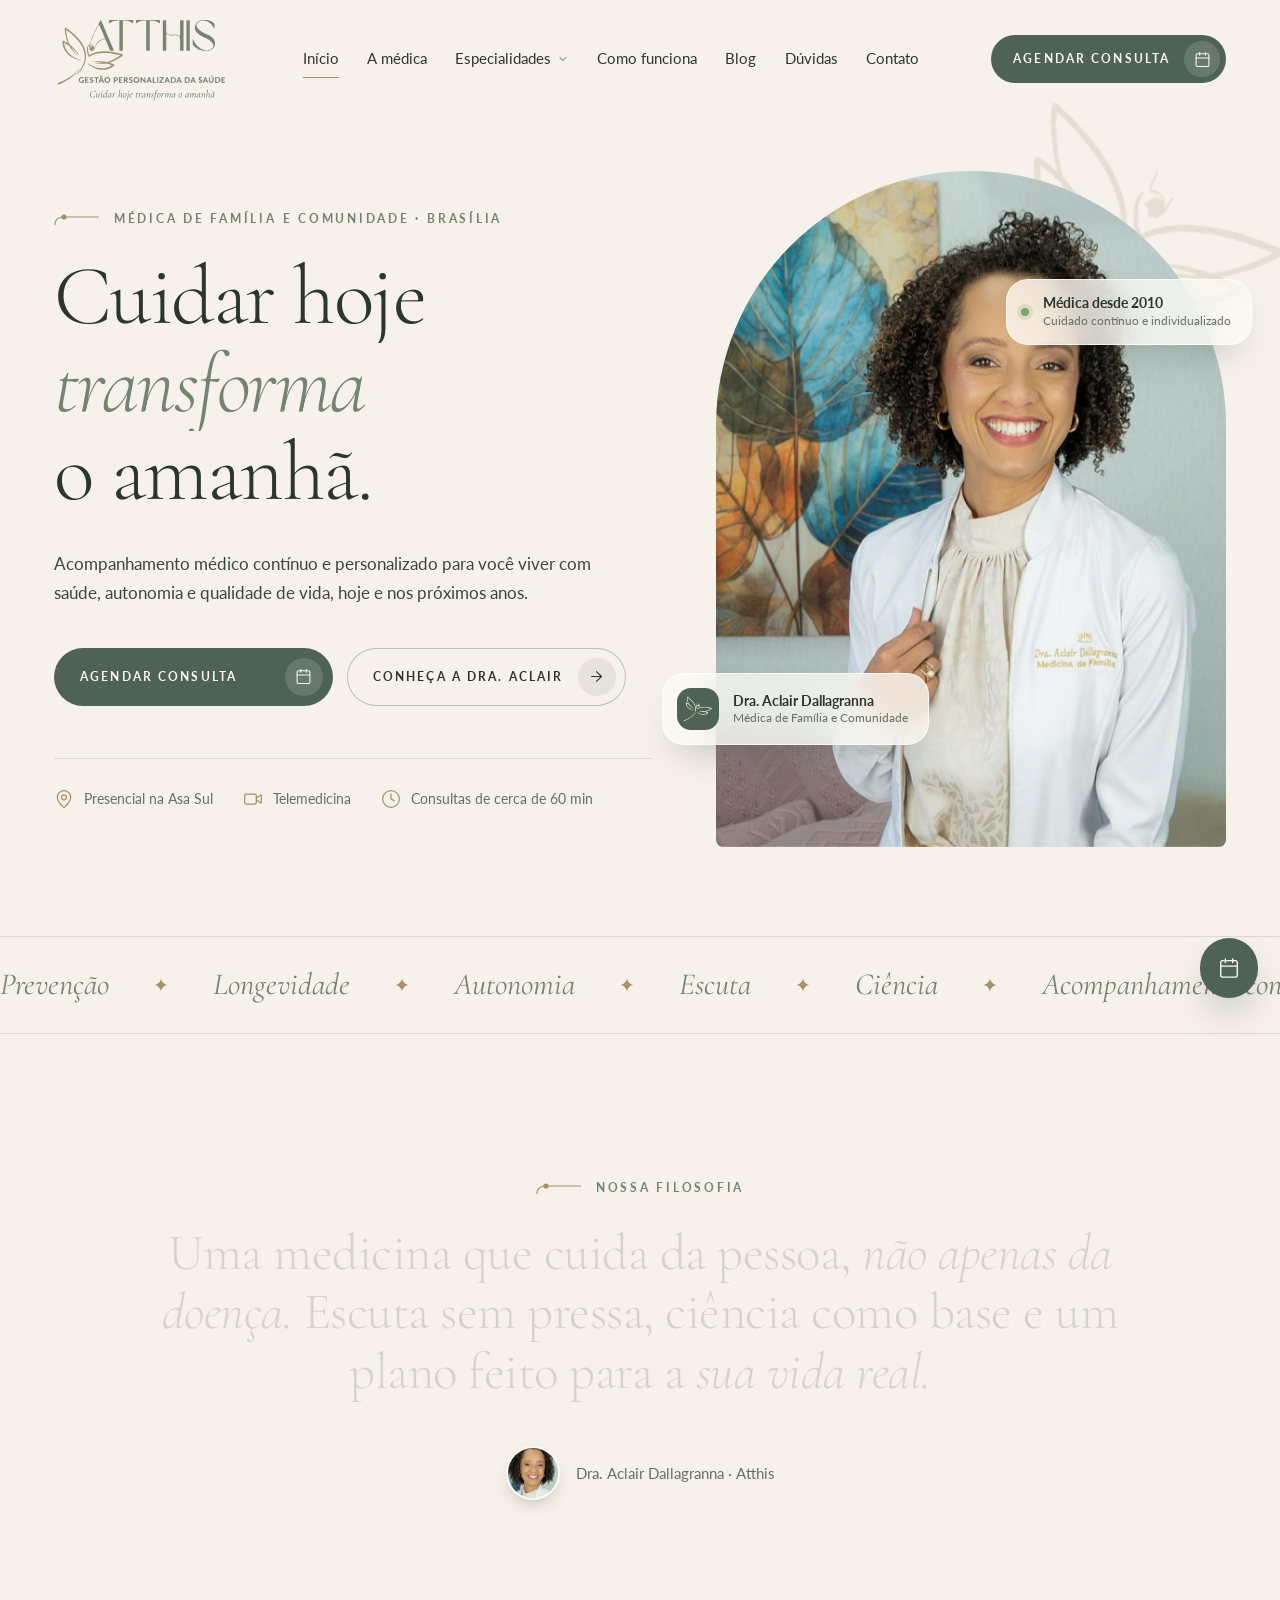
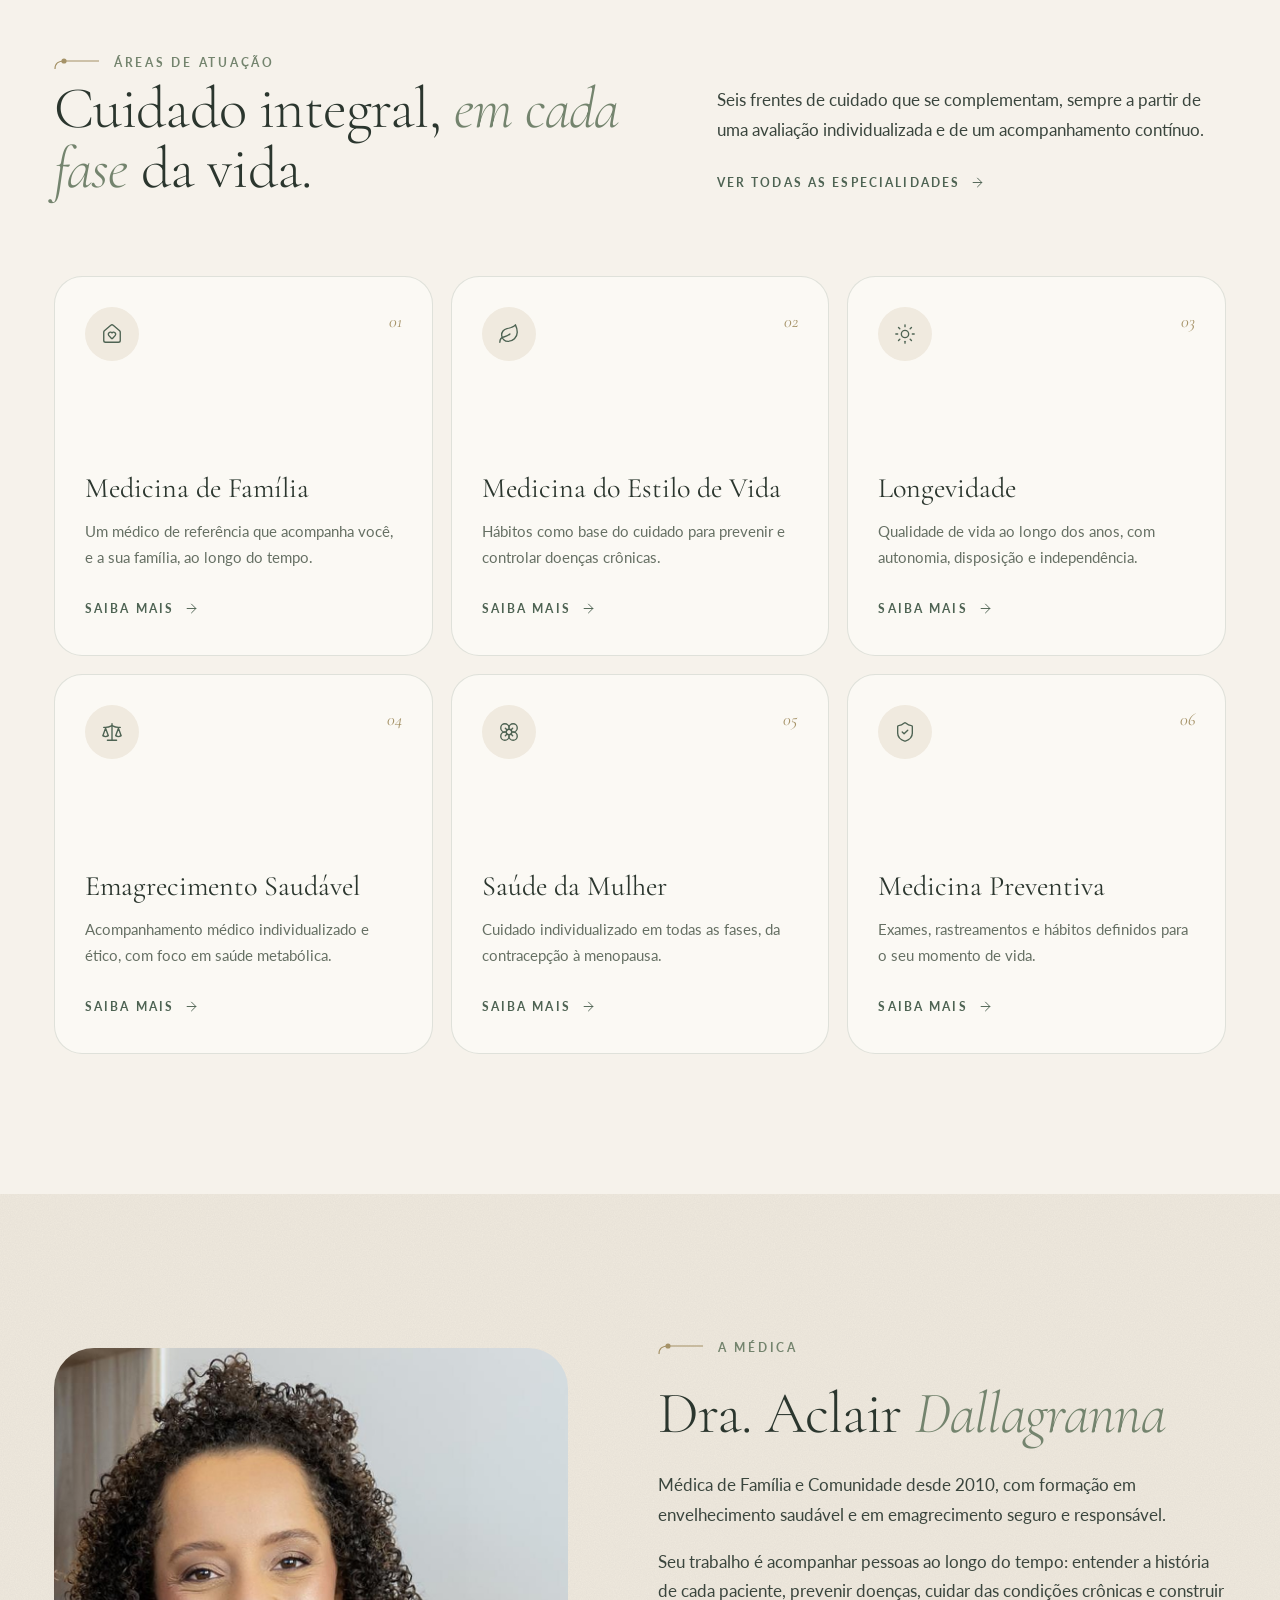
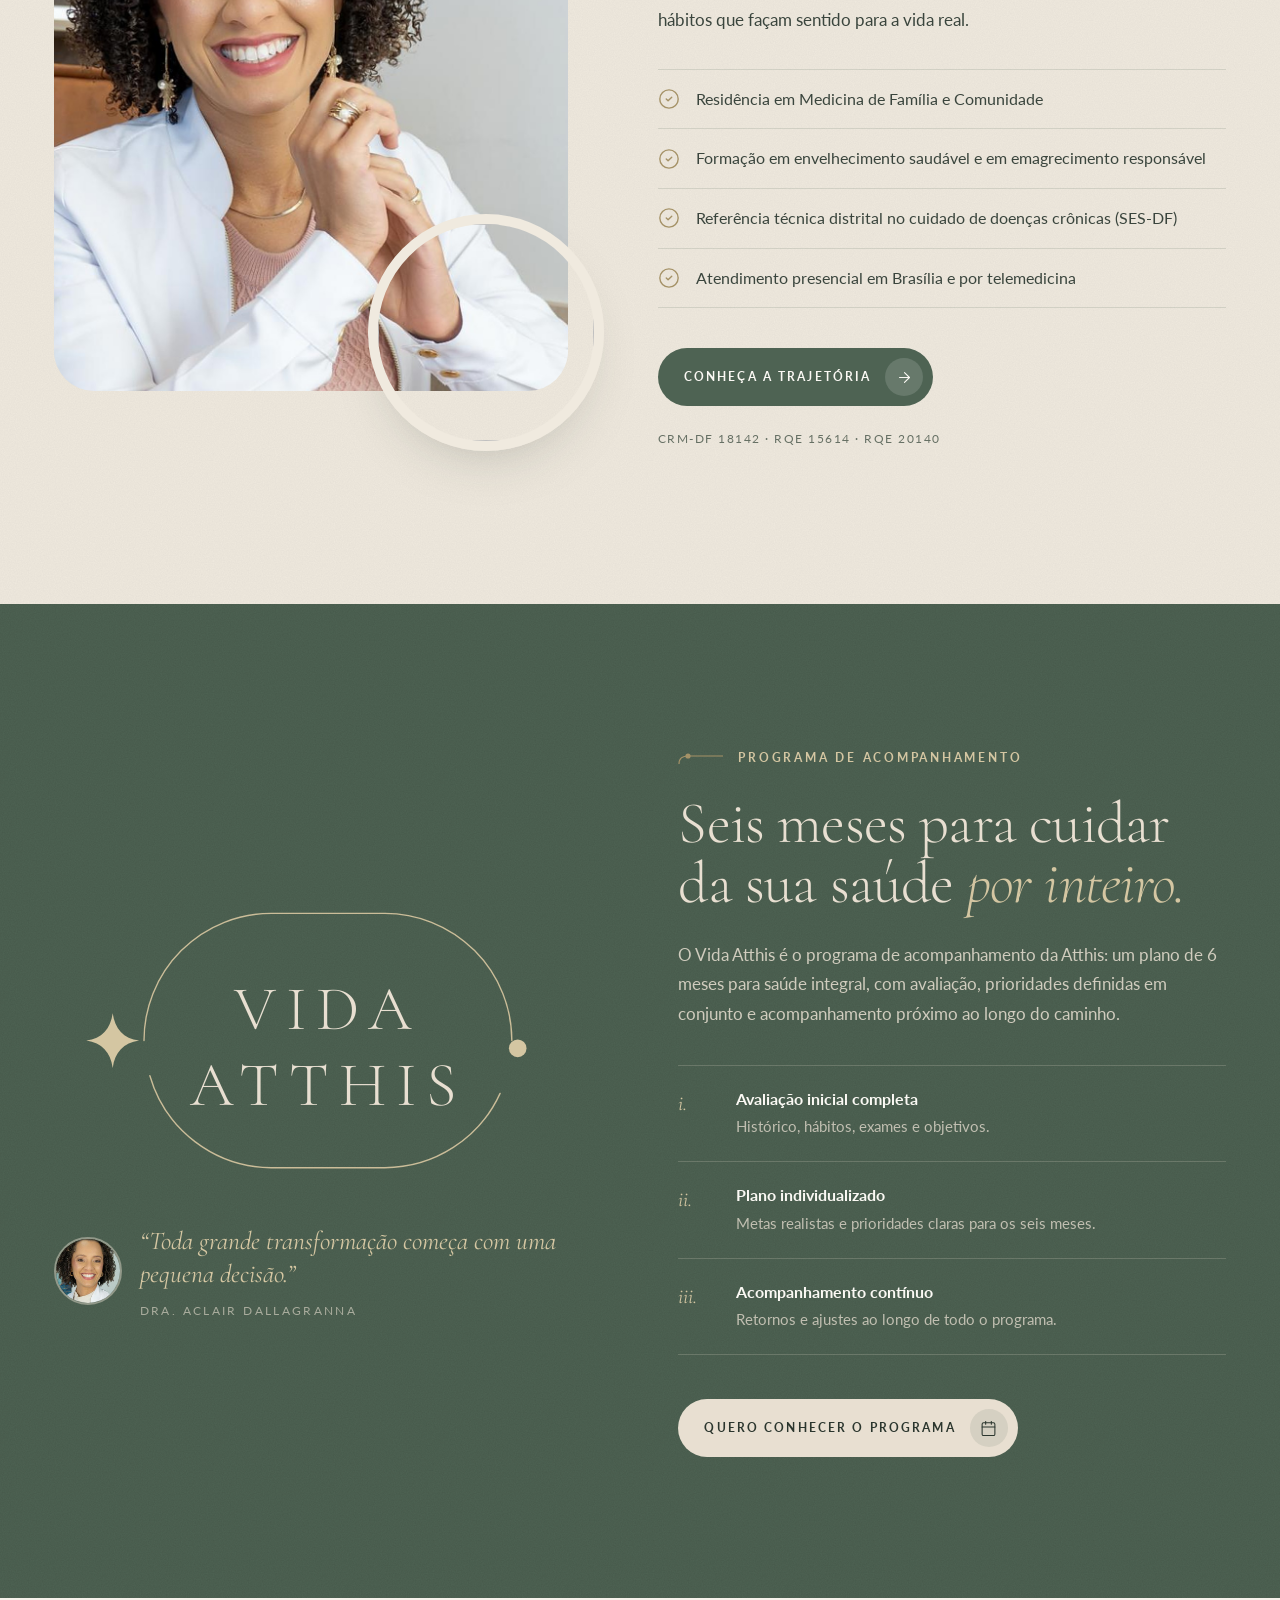
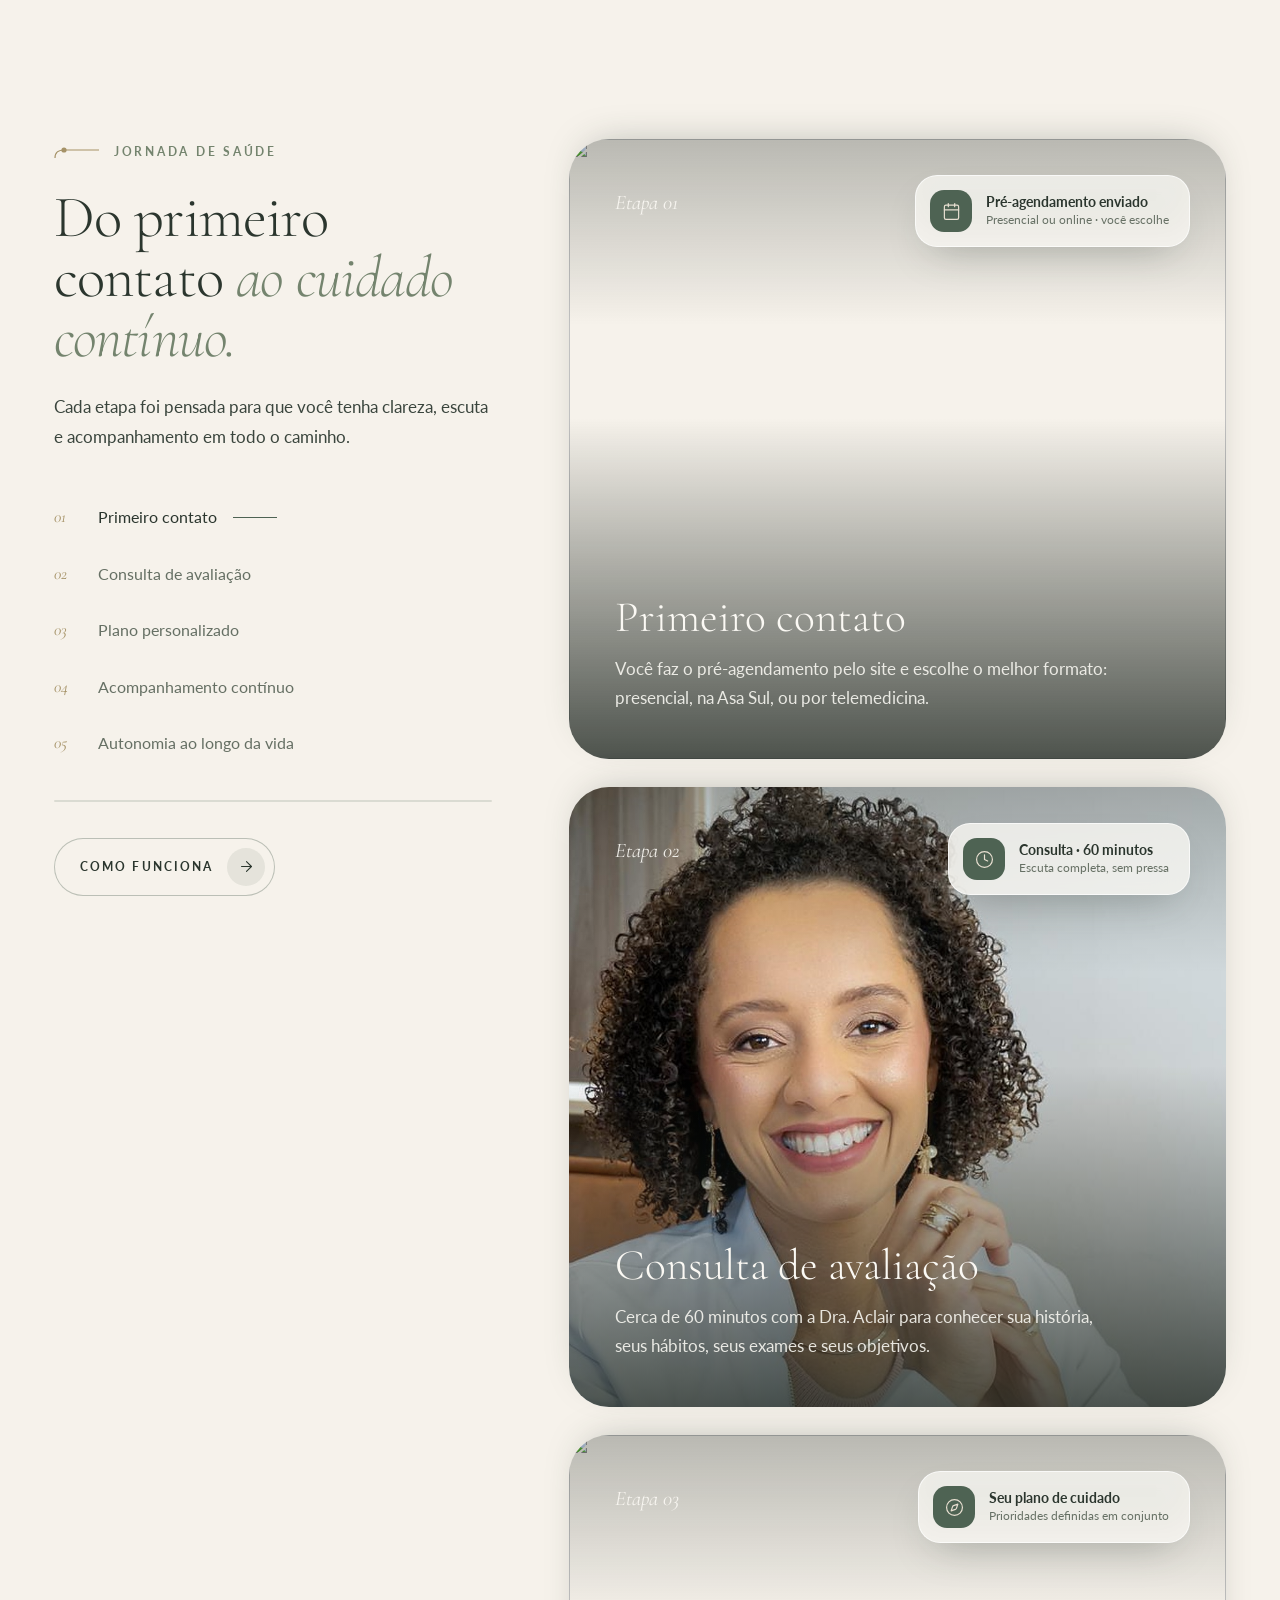
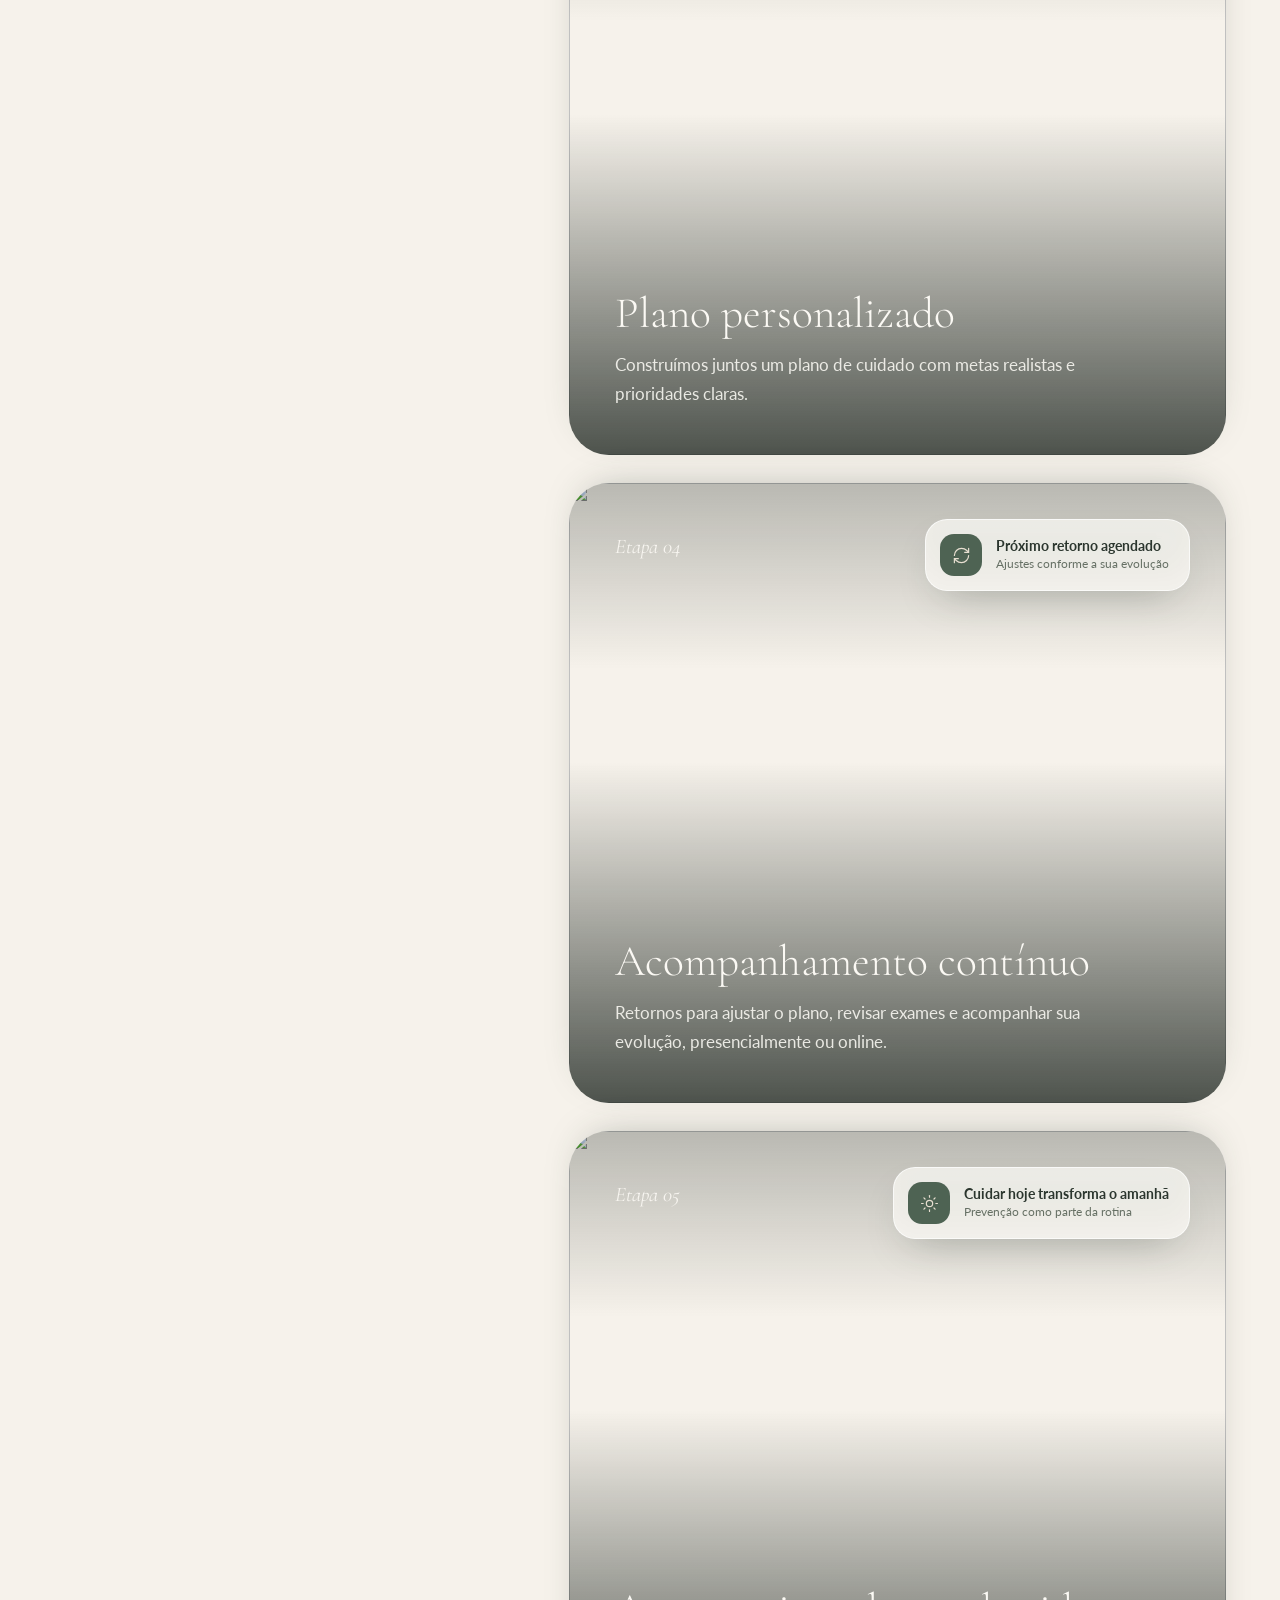
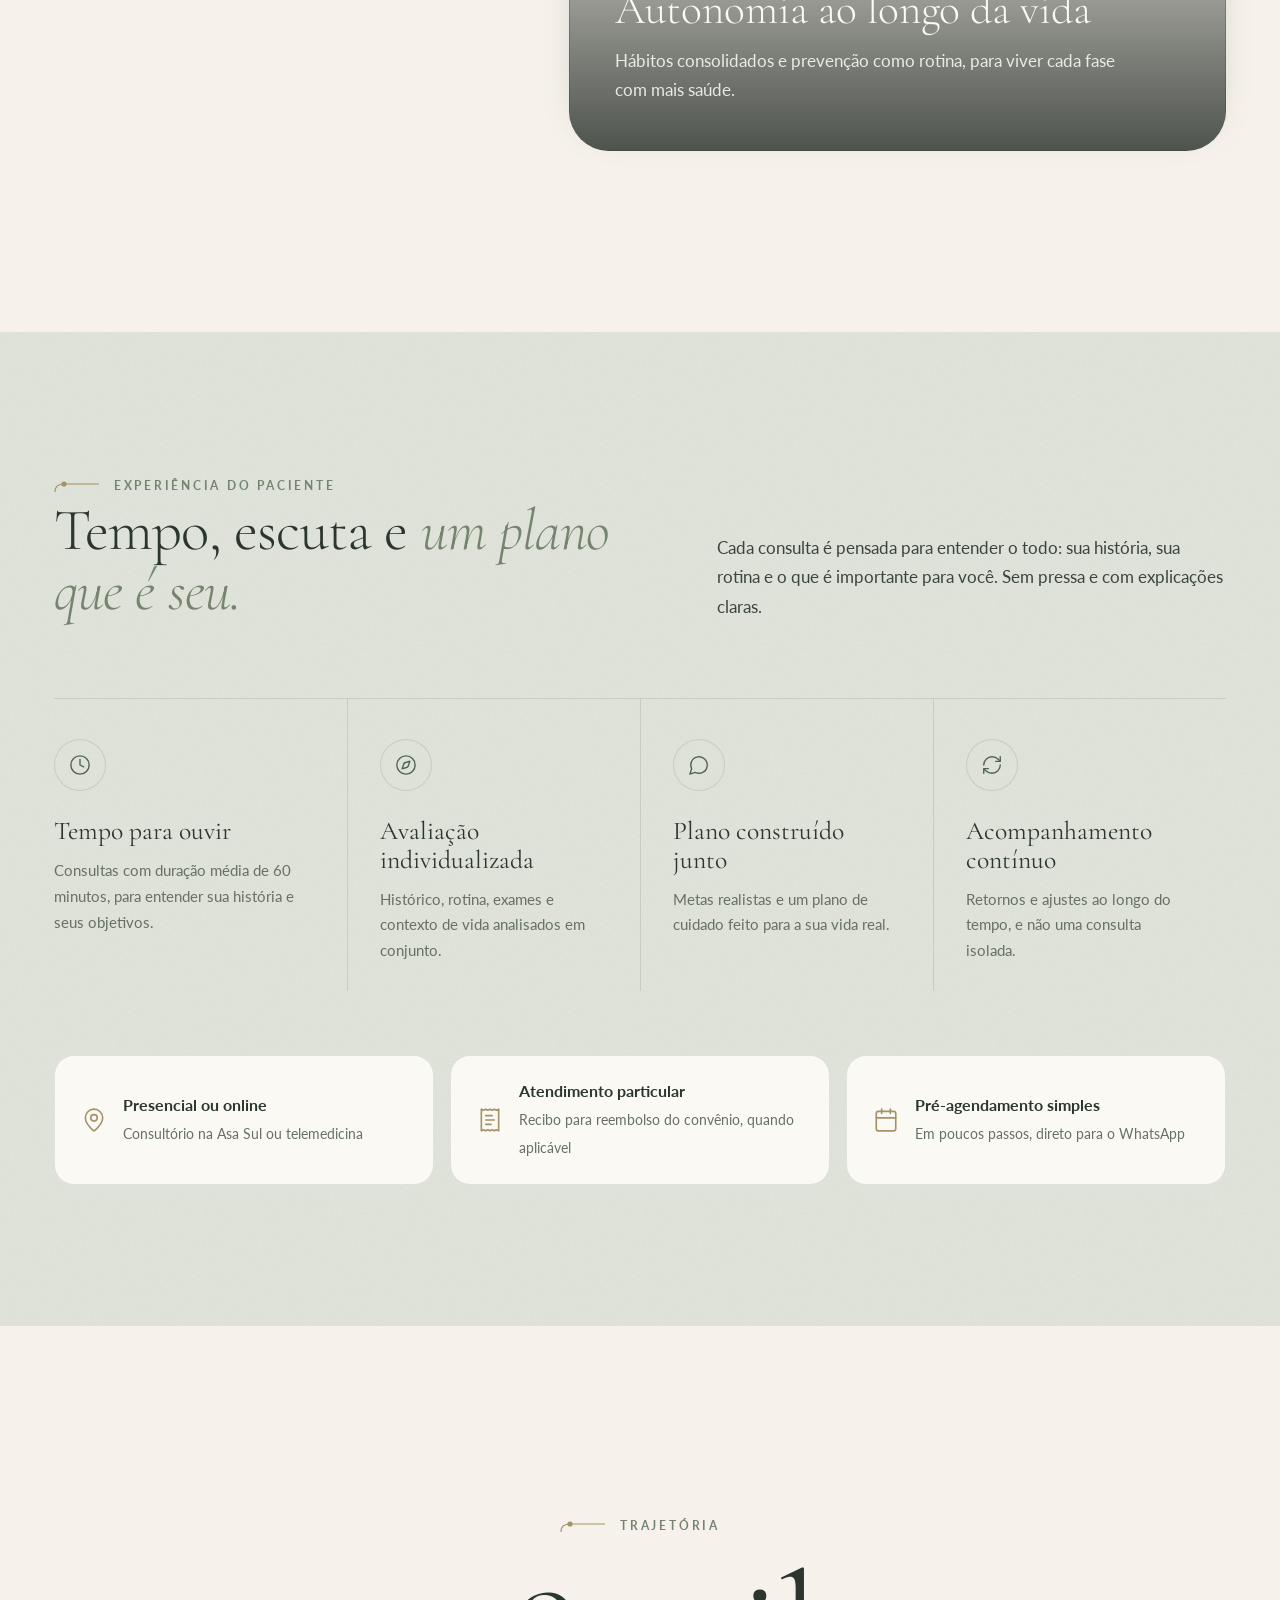
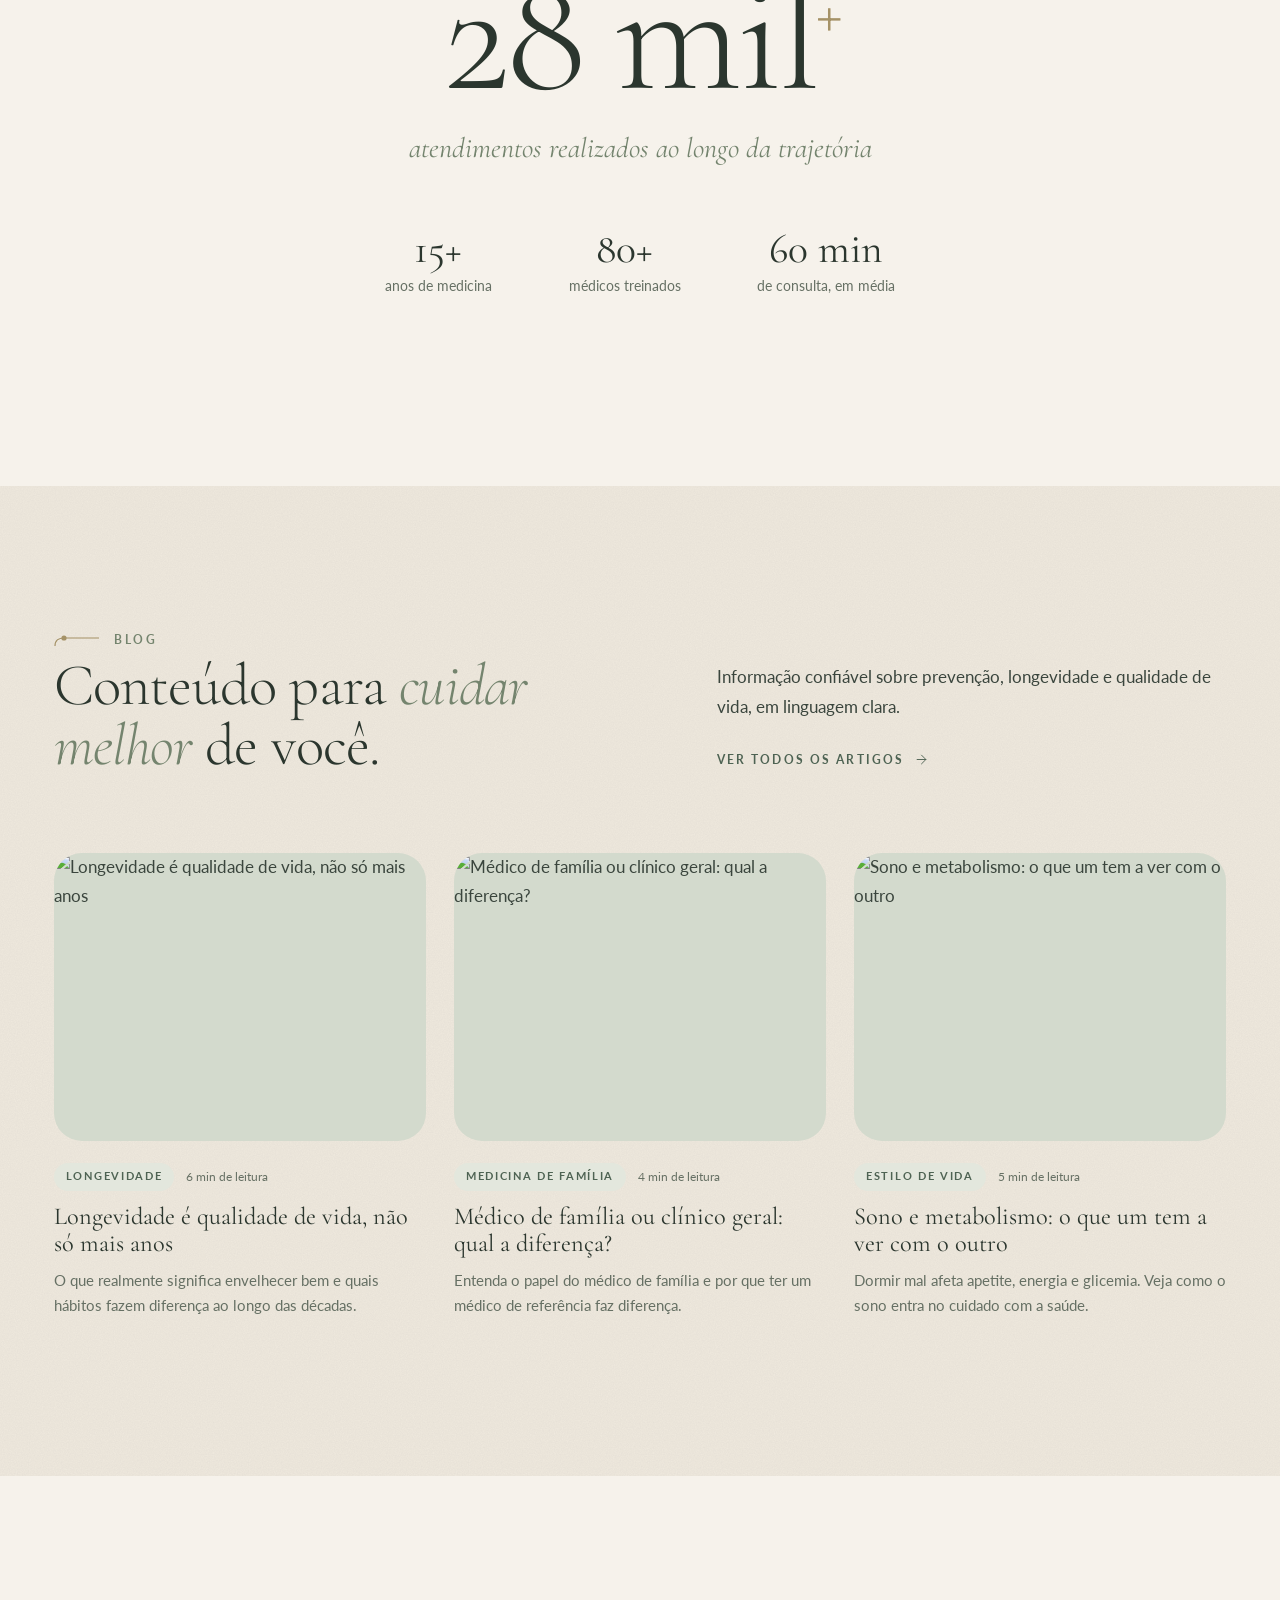
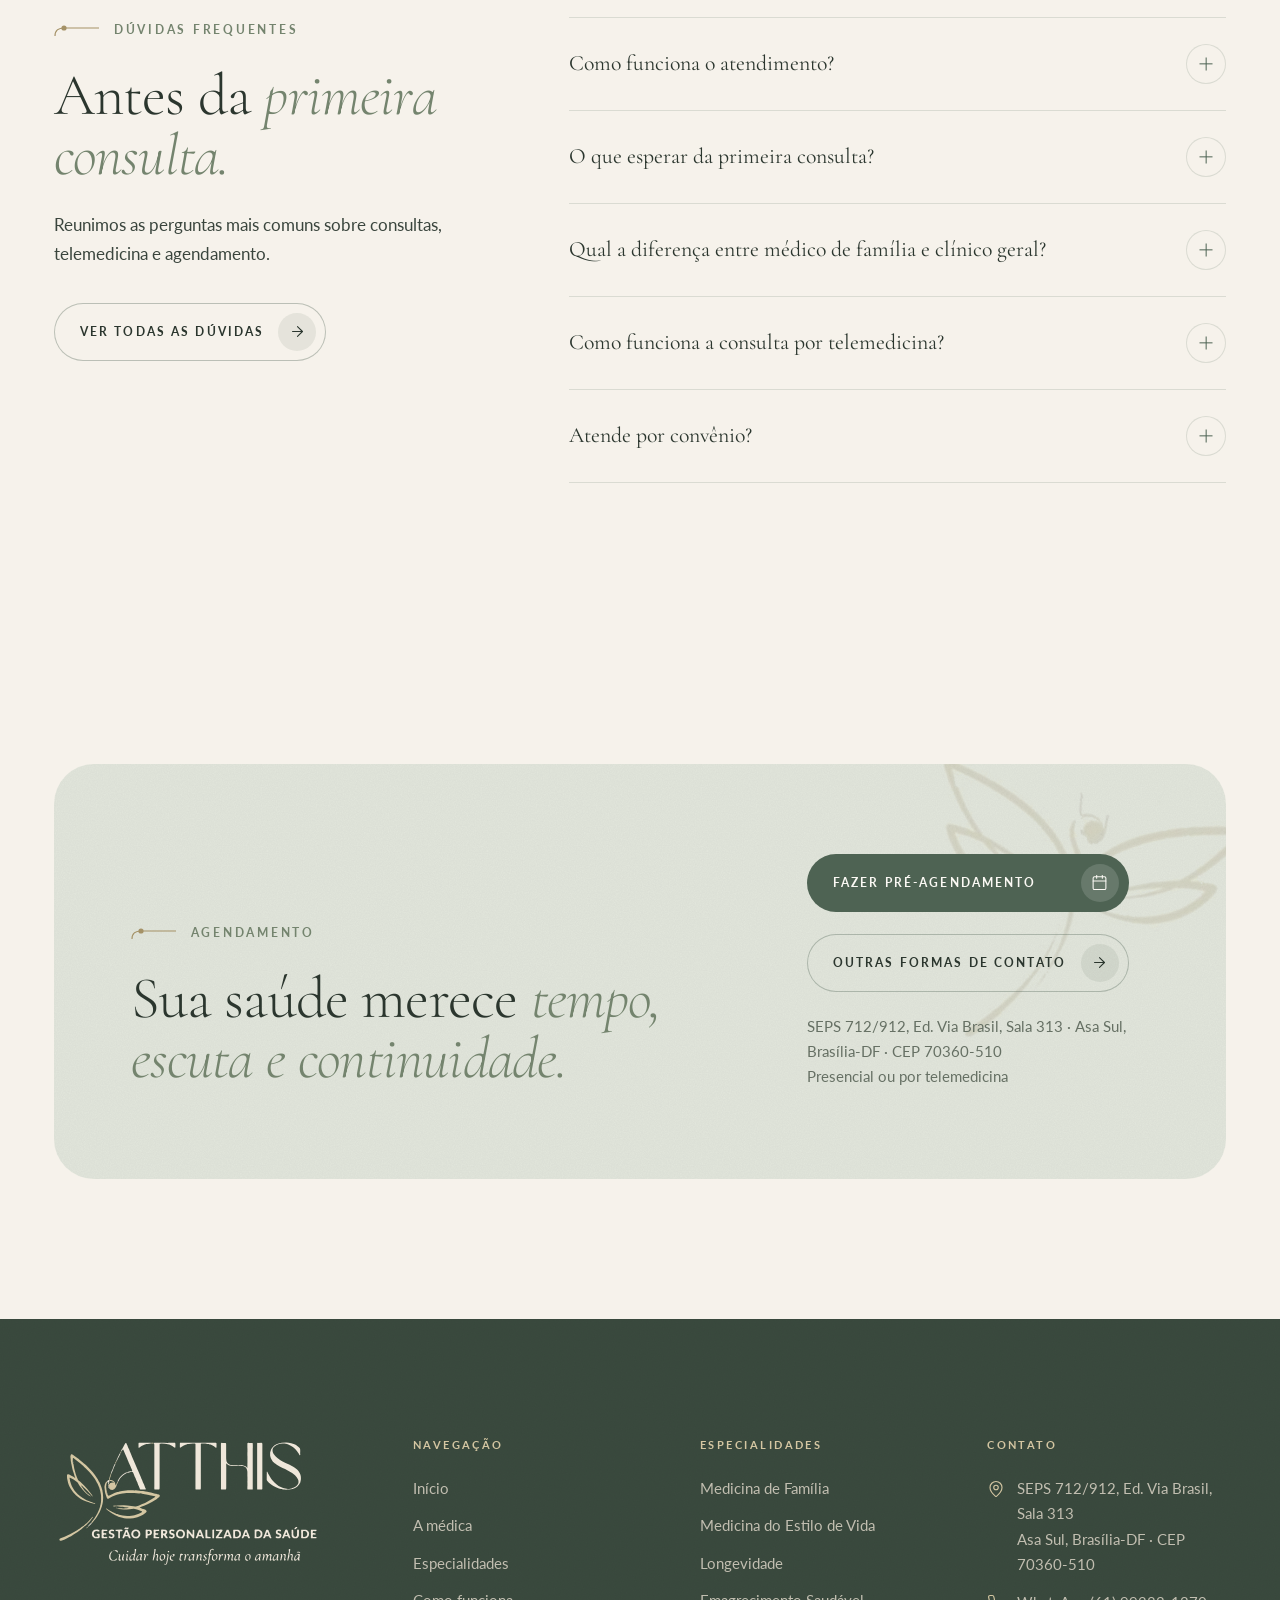
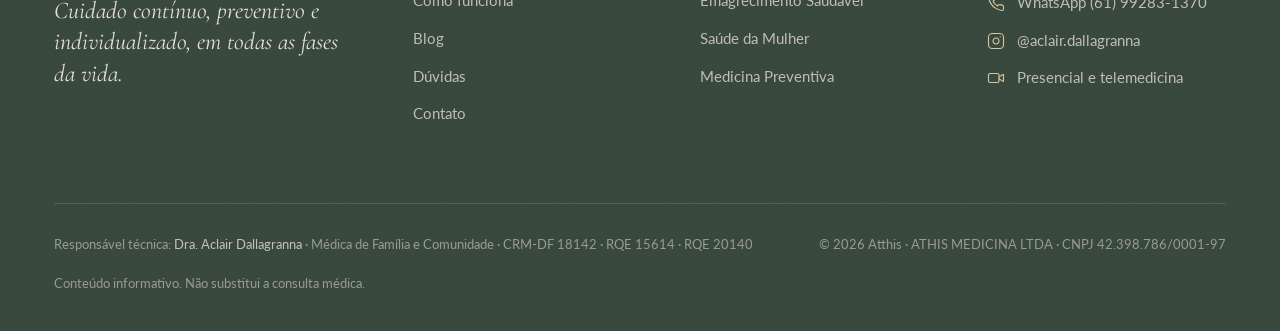
==== site/index.html @ 9b410b71 "Site de apresentação Atthis — Dra. Aclair Dallagranna Site estático responsivo (14 páginas) com iden" ====
<!doctype html>
<html lang="pt-BR">
<head>
<meta charset="utf-8">
<meta name="viewport" content="width=device-width, initial-scale=1, viewport-fit=cover">
<title>Atthis · Dra. Aclair Dallagranna | Médica de Família e Comunidade em Brasília</title>
<meta name="description" content="Medicina de Família e Comunidade em Brasília: cuidado contínuo, preventivo e individualizado com a Dra. Aclair Dallagranna. Presencial na Asa Sul ou por telemedicina.">
<meta name="theme-color" content="#4e6353">
<meta property="og:type" content="website">
<meta property="og:title" content="Atthis · Dra. Aclair Dallagranna | Médica de Família e Comunidade em Brasília">
<meta property="og:description" content="Medicina de Família e Comunidade em Brasília: cuidado contínuo, preventivo e individualizado com a Dra. Aclair Dallagranna. Presencial na Asa Sul ou por telemedicina.">
<meta property="og:image" content="assets/img/dra/dra-retrato.jpg">
<meta property="og:locale" content="pt_BR">
<link rel="icon" type="image/png" href="assets/img/favicon.png">
<link rel="preconnect" href="https://fonts.googleapis.com">
<link rel="preconnect" href="https://fonts.gstatic.com" crossorigin>
<link rel="preconnect" href="https://images.unsplash.com">
<link href="https://fonts.googleapis.com/css2?family=Cormorant+Garamond:ital,wght@0,300;0,400;0,500;1,300;1,400;1,500&family=Lato:wght@300;400;700&display=swap" rel="stylesheet">
<link rel="stylesheet" href="assets/css/style.css">
<script type="application/ld+json">{"@context": "https://schema.org", "@type": "MedicalClinic", "name": "Atthis — Gestão personalizada da saúde", "slogan": "Cuidar hoje transforma o amanhã", "telephone": "+55 61 99283-1370", "address": {"@type": "PostalAddress", "streetAddress": "SEPS 712/912, Ed. Via Brasil, Sala 313", "addressLocality": "Brasília", "addressRegion": "DF", "postalCode": "70360-510", "addressCountry": "BR"}, "medicalSpecialty": ["PrimaryCare", "PreventiveMedicine"], "employee": {"@type": "Physician", "name": "Dra. Aclair Dallagranna", "description": "Médica de Família e Comunidade · CRM-DF 18142 · RQE 15614 · RQE 20140"}, "sameAs": ["https://www.instagram.com/aclair.dallagranna/"]}</script>
</head>
<body>

<header class="site-header">
  <div class="container site-header__inner">
    <a class="brand" href="index.html" aria-label="Atthis, página inicial"><img src="assets/img/logo-atthis-completo.svg" alt="Atthis: Gestão personalizada da saúde. Cuidar hoje transforma o amanhã." width="562" height="280"></a>
    <nav class="nav" aria-label="Principal"><a class="nav__link" href="index.html" aria-current="page">Início</a><a class="nav__link" href="sobre.html">A médica</a><div class="nav__item"><a class="nav__link" href="especialidades.html">Especialidades<svg class="icon" viewBox="0 0 24 24" aria-hidden="true"><path d="m6 9 6 6 6-6"/></svg></a><div class="mega"><a href="especialidades/medicina-de-familia.html"><span class="mega__ic"><svg class="icon" viewBox="0 0 24 24" aria-hidden="true"><path d="M8.62 13.8A2.25 2.25 0 1 1 12 10.836a2.25 2.25 0 1 1 3.38 2.966l-2.626 2.856a.998.998 0 0 1-1.507 0z"/><path d="M3 10a2 2 0 0 1 .709-1.528l7-5.999a2 2 0 0 1 2.582 0l7 5.999A2 2 0 0 1 21 10v9a2 2 0 0 1-2 2H5a2 2 0 0 1-2-2z"/></svg></span><span class="mega__txt"><strong>Medicina de Família</strong><span>Um médico de referência que acompanha você, e a sua família, ao longo do tempo.</span></span></a><a href="especialidades/medicina-do-estilo-de-vida.html"><span class="mega__ic"><svg class="icon" viewBox="0 0 24 24" aria-hidden="true"><path d="M11 20A7 7 0 0 1 9.8 6.1C15.5 5 17 4.48 19 2c1 2 2 4.18 2 8 0 5.5-4.78 10-10 10Z"/><path d="M2 21c0-3 1.85-5.36 5.08-6C9.5 14.52 12 13 13 12"/></svg></span><span class="mega__txt"><strong>Medicina do Estilo de Vida</strong><span>Hábitos como base do cuidado para prevenir e controlar doenças crônicas.</span></span></a><a href="especialidades/longevidade.html"><span class="mega__ic"><svg class="icon" viewBox="0 0 24 24" aria-hidden="true"><circle cx="12" cy="12" r="4"/><path d="M12 2v2"/><path d="M12 20v2"/><path d="m4.93 4.93 1.41 1.41"/><path d="m17.66 17.66 1.41 1.41"/><path d="M2 12h2"/><path d="M20 12h2"/><path d="m6.34 17.66-1.41 1.41"/><path d="m19.07 4.93-1.41 1.41"/></svg></span><span class="mega__txt"><strong>Longevidade</strong><span>Qualidade de vida ao longo dos anos, com autonomia, disposição e independência.</span></span></a><a href="especialidades/emagrecimento-saudavel.html"><span class="mega__ic"><svg class="icon" viewBox="0 0 24 24" aria-hidden="true"><path d="m16 16 3-8 3 8c-.87.65-1.92 1-3 1s-2.13-.35-3-1Z"/><path d="m2 16 3-8 3 8c-.87.65-1.92 1-3 1s-2.13-.35-3-1Z"/><path d="M7 21h10"/><path d="M12 3v18"/><path d="M3 7h2c2 0 5-1 7-2 2 1 5 2 7 2h2"/></svg></span><span class="mega__txt"><strong>Emagrecimento Saudável</strong><span>Acompanhamento médico individualizado e ético, com foco em saúde metabólica.</span></span></a><a href="especialidades/saude-da-mulher.html"><span class="mega__ic"><svg class="icon" viewBox="0 0 24 24" aria-hidden="true"><circle cx="12" cy="12" r="3"/><path d="M12 16.5A4.5 4.5 0 1 1 7.5 12 4.5 4.5 0 1 1 12 7.5a4.5 4.5 0 1 1 4.5 4.5 4.5 4.5 0 1 1-4.5 4.5"/><path d="M12 7.5V9"/><path d="M7.5 12H9"/><path d="M16.5 12H15"/><path d="M12 16.5V15"/><path d="m8 8 1.88 1.88"/><path d="M14.12 9.88 16 8"/><path d="m8 16 1.88-1.88"/><path d="M14.12 14.12 16 16"/></svg></span><span class="mega__txt"><strong>Saúde da Mulher</strong><span>Cuidado individualizado em todas as fases, da contracepção à menopausa.</span></span></a><a href="especialidades/medicina-preventiva.html"><span class="mega__ic"><svg class="icon" viewBox="0 0 24 24" aria-hidden="true"><path d="M20 13c0 5-3.5 7.5-7.66 8.95a1 1 0 0 1-.67-.01C7.5 20.5 4 18 4 13V6a1 1 0 0 1 1-1c2 0 4.5-1.2 6.24-2.72a1.17 1.17 0 0 1 1.52 0C14.51 3.81 17 5 19 5a1 1 0 0 1 1 1z"/><path d="m9 12 2 2 4-4"/></svg></span><span class="mega__txt"><strong>Medicina Preventiva</strong><span>Exames, rastreamentos e hábitos definidos para o seu momento de vida.</span></span></a><a class="mega__all link-arrow" href="especialidades.html">Ver todas as especialidades <svg class="icon" viewBox="0 0 24 24" aria-hidden="true"><path d="M5 12h14"/><path d="m12 5 7 7-7 7"/></svg></a></div></div><a class="nav__link" href="como-funciona.html">Como funciona</a><a class="nav__link" href="blog.html">Blog</a><a class="nav__link" href="faq.html">Dúvidas</a><a class="nav__link" href="contato.html">Contato</a></nav>
    <div class="header-cta">
      <button type="button" class="btn" data-agendar><span>Agendar<span class="txt-long"> consulta</span></span><span class="btn__icon"><svg class="icon" viewBox="0 0 24 24" aria-hidden="true"><path d="M8 2v4"/><path d="M16 2v4"/><rect width="18" height="18" x="3" y="4" rx="2"/><path d="M3 10h18"/></svg></span></button>
      <button class="nav-toggle" aria-label="Abrir menu" aria-expanded="false"><span></span><span></span></button>
    </div>
  </div>
</header>
<div class="mobile-menu" aria-label="Menu">
  <nav><a href="index.html" style="--i:0"><em>Início</em></a><a href="sobre.html" style="--i:1">A médica</a><a href="especialidades.html" style="--i:2">Especialidades</a><a href="como-funciona.html" style="--i:3">Como funciona</a><a href="blog.html" style="--i:4">Blog</a><a href="faq.html" style="--i:5">Dúvidas</a><a href="contato.html" style="--i:6">Contato</a></nav>
  <div class="mobile-menu__foot">
    <button type="button" class="btn" data-agendar><span>Agendar consulta</span><span class="btn__icon"><svg class="icon" viewBox="0 0 24 24" aria-hidden="true"><path d="M8 2v4"/><path d="M16 2v4"/><rect width="18" height="18" x="3" y="4" rx="2"/><path d="M3 10h18"/></svg></span></button>
    <span class="muted small">SEPS 712/912, Ed. Via Brasil, Sala 313 · Asa Sul, Brasília-DF · CEP 70360-510</span>
    <span class="muted small">WhatsApp (61) 99283-1370 · @aclair.dallagranna</span>
  </div>
</div>
<main id="conteudo">

<section class="hero">
  <div class="container hero__grid">
    <div class="hero__text">
      <p class="eyebrow fade-up" style="--d:0">Médica de Família e Comunidade · Brasília</p>
      <h1 class="display">
        <span class="line-reveal"><span style="--d:0">Cuidar hoje</span></span>
        <span class="line-reveal"><span style="--d:1"><em>transforma</em></span></span>
        <span class="line-reveal"><span style="--d:2">o amanhã.</span></span>
      </h1>
      <p class="lead fade-up" style="--d:3">Acompanhamento médico contínuo e personalizado para você viver com saúde, autonomia e qualidade de vida, hoje e nos próximos anos.</p>
      <div class="btn-row fade-up" style="--d:4"><button type="button" class="btn" data-agendar><span>Agendar consulta</span><span class="btn__icon"><svg class="icon" viewBox="0 0 24 24" aria-hidden="true"><path d="M8 2v4"/><path d="M16 2v4"/><rect width="18" height="18" x="3" y="4" rx="2"/><path d="M3 10h18"/></svg></span></button><a class="btn btn--ghost" href="sobre.html"><span>Conheça a Dra. Aclair</span><span class="btn__icon"><svg class="icon" viewBox="0 0 24 24" aria-hidden="true"><path d="M5 12h14"/><path d="m12 5 7 7-7 7"/></svg></span></a></div>
      <ul class="hero__facts fade-up" style="--d:5">
        <li><svg class="icon" viewBox="0 0 24 24" aria-hidden="true"><path d="M20 10c0 4.993-5.539 10.193-7.399 11.799a1 1 0 0 1-1.202 0C9.539 20.193 4 14.993 4 10a8 8 0 0 1 16 0"/><circle cx="12" cy="10" r="3"/></svg>Presencial na Asa Sul</li>
        <li><svg class="icon" viewBox="0 0 24 24" aria-hidden="true"><path d="m16 13 5.223 3.482a.5.5 0 0 0 .777-.416V7.87a.5.5 0 0 0-.752-.432L16 10.5"/><rect x="2" y="6" width="14" height="12" rx="2"/></svg>Telemedicina</li>
        <li><svg class="icon" viewBox="0 0 24 24" aria-hidden="true"><circle cx="12" cy="12" r="10"/><path d="M12 6v6l4 2"/></svg>Consultas de cerca de 60 min</li>
      </ul>
    </div>
    <div class="hero__media fade-up" style="--d:2">
      <img class="hero__dragonfly" src="assets/img/libelula.png" alt="">
      <div class="arch"><img src="assets/img/dra/dra-retrato.jpg" alt="Dra. Aclair Dallagranna, Médica de Família e Comunidade" loading="eager" fetchpriority="high" decoding="async" style="object-position:50% 18%"></div>
      <div class="chip chip--a float"><span class="chip__ic"><img src="assets/img/libelula-claro.png" alt=""></span><div><strong>Dra. Aclair Dallagranna</strong><small>Médica de Família e Comunidade</small></div></div>
      <div class="chip chip--b float float--b"><span class="chip__dot"></span><div><strong>Médica desde 2010</strong><small>Cuidado contínuo e individualizado</small></div></div>
    </div>
  </div>
</section>

<div class="marquee" aria-hidden="true"><div class="marquee__track">
  <div class="marquee__group"><span>Prevenção</span><svg viewBox="0 0 24 24" aria-hidden="true"><path fill="currentColor" d="M12 2c.6 5.2 4.8 9.4 10 10-5.2.6-9.4 4.8-10 10-.6-5.2-4.8-9.4-10-10 5.2-.6 9.4-4.8 10-10Z"/></svg><span>Longevidade</span><svg viewBox="0 0 24 24" aria-hidden="true"><path fill="currentColor" d="M12 2c.6 5.2 4.8 9.4 10 10-5.2.6-9.4 4.8-10 10-.6-5.2-4.8-9.4-10-10 5.2-.6 9.4-4.8 10-10Z"/></svg><span>Autonomia</span><svg viewBox="0 0 24 24" aria-hidden="true"><path fill="currentColor" d="M12 2c.6 5.2 4.8 9.4 10 10-5.2.6-9.4 4.8-10 10-.6-5.2-4.8-9.4-10-10 5.2-.6 9.4-4.8 10-10Z"/></svg><span>Escuta</span><svg viewBox="0 0 24 24" aria-hidden="true"><path fill="currentColor" d="M12 2c.6 5.2 4.8 9.4 10 10-5.2.6-9.4 4.8-10 10-.6-5.2-4.8-9.4-10-10 5.2-.6 9.4-4.8 10-10Z"/></svg><span>Ciência</span><svg viewBox="0 0 24 24" aria-hidden="true"><path fill="currentColor" d="M12 2c.6 5.2 4.8 9.4 10 10-5.2.6-9.4 4.8-10 10-.6-5.2-4.8-9.4-10-10 5.2-.6 9.4-4.8 10-10Z"/></svg><span>Acompanhamento contínuo</span><svg viewBox="0 0 24 24" aria-hidden="true"><path fill="currentColor" d="M12 2c.6 5.2 4.8 9.4 10 10-5.2.6-9.4 4.8-10 10-.6-5.2-4.8-9.4-10-10 5.2-.6 9.4-4.8 10-10Z"/></svg><span>Qualidade de vida</span><svg viewBox="0 0 24 24" aria-hidden="true"><path fill="currentColor" d="M12 2c.6 5.2 4.8 9.4 10 10-5.2.6-9.4 4.8-10 10-.6-5.2-4.8-9.4-10-10 5.2-.6 9.4-4.8 10-10Z"/></svg></div><div class="marquee__group"><span>Prevenção</span><svg viewBox="0 0 24 24" aria-hidden="true"><path fill="currentColor" d="M12 2c.6 5.2 4.8 9.4 10 10-5.2.6-9.4 4.8-10 10-.6-5.2-4.8-9.4-10-10 5.2-.6 9.4-4.8 10-10Z"/></svg><span>Longevidade</span><svg viewBox="0 0 24 24" aria-hidden="true"><path fill="currentColor" d="M12 2c.6 5.2 4.8 9.4 10 10-5.2.6-9.4 4.8-10 10-.6-5.2-4.8-9.4-10-10 5.2-.6 9.4-4.8 10-10Z"/></svg><span>Autonomia</span><svg viewBox="0 0 24 24" aria-hidden="true"><path fill="currentColor" d="M12 2c.6 5.2 4.8 9.4 10 10-5.2.6-9.4 4.8-10 10-.6-5.2-4.8-9.4-10-10 5.2-.6 9.4-4.8 10-10Z"/></svg><span>Escuta</span><svg viewBox="0 0 24 24" aria-hidden="true"><path fill="currentColor" d="M12 2c.6 5.2 4.8 9.4 10 10-5.2.6-9.4 4.8-10 10-.6-5.2-4.8-9.4-10-10 5.2-.6 9.4-4.8 10-10Z"/></svg><span>Ciência</span><svg viewBox="0 0 24 24" aria-hidden="true"><path fill="currentColor" d="M12 2c.6 5.2 4.8 9.4 10 10-5.2.6-9.4 4.8-10 10-.6-5.2-4.8-9.4-10-10 5.2-.6 9.4-4.8 10-10Z"/></svg><span>Acompanhamento contínuo</span><svg viewBox="0 0 24 24" aria-hidden="true"><path fill="currentColor" d="M12 2c.6 5.2 4.8 9.4 10 10-5.2.6-9.4 4.8-10 10-.6-5.2-4.8-9.4-10-10 5.2-.6 9.4-4.8 10-10Z"/></svg><span>Qualidade de vida</span><svg viewBox="0 0 24 24" aria-hidden="true"><path fill="currentColor" d="M12 2c.6 5.2 4.8 9.4 10 10-5.2.6-9.4 4.8-10 10-.6-5.2-4.8-9.4-10-10 5.2-.6 9.4-4.8 10-10Z"/></svg></div>
</div></div>

<section class="section manifesto">
  <div class="container">
    <p class="eyebrow eyebrow--center" data-reveal>Nossa filosofia</p>
    <p class="manifesto__text" data-words>Uma medicina que cuida da pessoa, <em>não apenas da doença.</em> Escuta sem pressa, ciência como base e um plano feito para a <em>sua vida real.</em></p>
    <div class="manifesto__sign" data-reveal><img class="avatar" src="assets/img/dra/dra-avatar.jpg" alt=""><span>Dra. Aclair Dallagranna · Atthis</span></div>
  </div>
</section>

<section class="section" style="padding-top:0">
  <div class="container">
    <div class="sec-head">
      <div><p class="eyebrow" data-reveal>Áreas de atuação</p>
      <h2 class="title" data-reveal>Cuidado integral, <em>em cada fase</em> da vida.</h2></div>
      <div data-reveal><p class="lead" style="margin-bottom:22px">Seis frentes de cuidado que se complementam, sempre a partir de uma avaliação individualizada e de um acompanhamento contínuo.</p><a class="link-arrow" href="especialidades.html">Ver todas as especialidades<svg class="icon" viewBox="0 0 24 24" aria-hidden="true"><path d="M5 12h14"/><path d="m12 5 7 7-7 7"/></svg></a></div>
    </div>
    <div class="areas" data-stagger>
      <a class="area-card" href="especialidades/medicina-de-familia.html">
        <div class="area-card__top"><span class="area-card__ic"><svg class="icon" viewBox="0 0 24 24" aria-hidden="true"><path d="M8.62 13.8A2.25 2.25 0 1 1 12 10.836a2.25 2.25 0 1 1 3.38 2.966l-2.626 2.856a.998.998 0 0 1-1.507 0z"/><path d="M3 10a2 2 0 0 1 .709-1.528l7-5.999a2 2 0 0 1 2.582 0l7 5.999A2 2 0 0 1 21 10v9a2 2 0 0 1-2 2H5a2 2 0 0 1-2-2z"/></svg></span><span class="area-card__num">01</span></div>
        <div><h3 class="h3">Medicina de Família</h3><p>Um médico de referência que acompanha você, e a sua família, ao longo do tempo.</p><span class="link-arrow">Saiba mais<svg class="icon" viewBox="0 0 24 24" aria-hidden="true"><path d="M5 12h14"/><path d="m12 5 7 7-7 7"/></svg></span></div>
      </a>
      <a class="area-card" href="especialidades/medicina-do-estilo-de-vida.html">
        <div class="area-card__top"><span class="area-card__ic"><svg class="icon" viewBox="0 0 24 24" aria-hidden="true"><path d="M11 20A7 7 0 0 1 9.8 6.1C15.5 5 17 4.48 19 2c1 2 2 4.18 2 8 0 5.5-4.78 10-10 10Z"/><path d="M2 21c0-3 1.85-5.36 5.08-6C9.5 14.52 12 13 13 12"/></svg></span><span class="area-card__num">02</span></div>
        <div><h3 class="h3">Medicina do Estilo de Vida</h3><p>Hábitos como base do cuidado para prevenir e controlar doenças crônicas.</p><span class="link-arrow">Saiba mais<svg class="icon" viewBox="0 0 24 24" aria-hidden="true"><path d="M5 12h14"/><path d="m12 5 7 7-7 7"/></svg></span></div>
      </a>
      <a class="area-card" href="especialidades/longevidade.html">
        <div class="area-card__top"><span class="area-card__ic"><svg class="icon" viewBox="0 0 24 24" aria-hidden="true"><circle cx="12" cy="12" r="4"/><path d="M12 2v2"/><path d="M12 20v2"/><path d="m4.93 4.93 1.41 1.41"/><path d="m17.66 17.66 1.41 1.41"/><path d="M2 12h2"/><path d="M20 12h2"/><path d="m6.34 17.66-1.41 1.41"/><path d="m19.07 4.93-1.41 1.41"/></svg></span><span class="area-card__num">03</span></div>
        <div><h3 class="h3">Longevidade</h3><p>Qualidade de vida ao longo dos anos, com autonomia, disposição e independência.</p><span class="link-arrow">Saiba mais<svg class="icon" viewBox="0 0 24 24" aria-hidden="true"><path d="M5 12h14"/><path d="m12 5 7 7-7 7"/></svg></span></div>
      </a>
      <a class="area-card" href="especialidades/emagrecimento-saudavel.html">
        <div class="area-card__top"><span class="area-card__ic"><svg class="icon" viewBox="0 0 24 24" aria-hidden="true"><path d="m16 16 3-8 3 8c-.87.65-1.92 1-3 1s-2.13-.35-3-1Z"/><path d="m2 16 3-8 3 8c-.87.65-1.92 1-3 1s-2.13-.35-3-1Z"/><path d="M7 21h10"/><path d="M12 3v18"/><path d="M3 7h2c2 0 5-1 7-2 2 1 5 2 7 2h2"/></svg></span><span class="area-card__num">04</span></div>
        <div><h3 class="h3">Emagrecimento Saudável</h3><p>Acompanhamento médico individualizado e ético, com foco em saúde metabólica.</p><span class="link-arrow">Saiba mais<svg class="icon" viewBox="0 0 24 24" aria-hidden="true"><path d="M5 12h14"/><path d="m12 5 7 7-7 7"/></svg></span></div>
      </a>
      <a class="area-card" href="especialidades/saude-da-mulher.html">
        <div class="area-card__top"><span class="area-card__ic"><svg class="icon" viewBox="0 0 24 24" aria-hidden="true"><circle cx="12" cy="12" r="3"/><path d="M12 16.5A4.5 4.5 0 1 1 7.5 12 4.5 4.5 0 1 1 12 7.5a4.5 4.5 0 1 1 4.5 4.5 4.5 4.5 0 1 1-4.5 4.5"/><path d="M12 7.5V9"/><path d="M7.5 12H9"/><path d="M16.5 12H15"/><path d="M12 16.5V15"/><path d="m8 8 1.88 1.88"/><path d="M14.12 9.88 16 8"/><path d="m8 16 1.88-1.88"/><path d="M14.12 14.12 16 16"/></svg></span><span class="area-card__num">05</span></div>
        <div><h3 class="h3">Saúde da Mulher</h3><p>Cuidado individualizado em todas as fases, da contracepção à menopausa.</p><span class="link-arrow">Saiba mais<svg class="icon" viewBox="0 0 24 24" aria-hidden="true"><path d="M5 12h14"/><path d="m12 5 7 7-7 7"/></svg></span></div>
      </a>
      <a class="area-card" href="especialidades/medicina-preventiva.html">
        <div class="area-card__top"><span class="area-card__ic"><svg class="icon" viewBox="0 0 24 24" aria-hidden="true"><path d="M20 13c0 5-3.5 7.5-7.66 8.95a1 1 0 0 1-.67-.01C7.5 20.5 4 18 4 13V6a1 1 0 0 1 1-1c2 0 4.5-1.2 6.24-2.72a1.17 1.17 0 0 1 1.52 0C14.51 3.81 17 5 19 5a1 1 0 0 1 1 1z"/><path d="m9 12 2 2 4-4"/></svg></span><span class="area-card__num">06</span></div>
        <div><h3 class="h3">Medicina Preventiva</h3><p>Exames, rastreamentos e hábitos definidos para o seu momento de vida.</p><span class="link-arrow">Saiba mais<svg class="icon" viewBox="0 0 24 24" aria-hidden="true"><path d="M5 12h14"/><path d="m12 5 7 7-7 7"/></svg></span></div>
      </a></div>
  </div>
</section>

<section class="section section--sand texture">
  <div class="container about">
    <div class="about__media" data-reveal>
      <div class="about__img"><img src="assets/img/dra/dra-consultorio.jpg" alt="Dra. Aclair Dallagranna no consultório" loading="lazy" decoding="async" style="object-position:50% 20%"></div>
      <div class="about__detail"><img src="https://images.unsplash.com/photo-1512716679859-da19b4af9c38?auto=format&fit=crop&w=1600&q=85" srcset="https://images.unsplash.com/photo-1512716679859-da19b4af9c38?auto=format&fit=crop&w=500&q=85 500w, https://images.unsplash.com/photo-1512716679859-da19b4af9c38?auto=format&fit=crop&w=900&q=85 900w" sizes="240px" alt="" loading="lazy" decoding="async"></div>
    </div>
    <div>
      <p class="eyebrow" data-reveal>A médica</p>
      <h2 class="title" data-reveal>Dra. Aclair <em>Dallagranna</em></h2>
      <p class="lead" data-reveal style="margin-top:26px">Médica de Família e Comunidade desde 2010, com formação em envelhecimento saudável e em emagrecimento seguro e responsável.</p>
      <p data-reveal>Seu trabalho é acompanhar pessoas ao longo do tempo: entender a história de cada paciente, prevenir doenças, cuidar das condições crônicas e construir hábitos que façam sentido para a vida real.</p>
      <ul class="creds" data-stagger>
        <li><svg class="icon" viewBox="0 0 24 24" aria-hidden="true"><circle cx="12" cy="12" r="10"/><path d="m9 12 2 2 4-4"/></svg>Residência em Medicina de Família e Comunidade</li>
        <li><svg class="icon" viewBox="0 0 24 24" aria-hidden="true"><circle cx="12" cy="12" r="10"/><path d="m9 12 2 2 4-4"/></svg>Formação em envelhecimento saudável e em emagrecimento responsável</li>
        <li><svg class="icon" viewBox="0 0 24 24" aria-hidden="true"><circle cx="12" cy="12" r="10"/><path d="m9 12 2 2 4-4"/></svg>Referência técnica distrital no cuidado de doenças crônicas (SES-DF)</li>
        <li><svg class="icon" viewBox="0 0 24 24" aria-hidden="true"><circle cx="12" cy="12" r="10"/><path d="m9 12 2 2 4-4"/></svg>Atendimento presencial em Brasília e por telemedicina</li>
      </ul>
      <div class="btn-row" data-reveal><a class="btn" href="sobre.html"><span>Conheça a trajetória</span><span class="btn__icon"><svg class="icon" viewBox="0 0 24 24" aria-hidden="true"><path d="M5 12h14"/><path d="m12 5 7 7-7 7"/></svg></span></a></div>
      <p class="reg" data-reveal style="margin-top:22px">CRM-DF 18142 · RQE 15614 · RQE 20140</p>
    </div>
  </div>
</section>


<section class="section section--olive texture" id="vida-atthis">
  <div class="container program">
    <div class="program__badge" data-reveal="fade">
      <svg viewBox="0 0 560 320" role="img" aria-label="Programa Vida Atthis">
        <g fill="none" stroke="#cbbd99" stroke-width="1.4" stroke-linecap="round">
          <path class="draw" d="M92 160 A130 130 0 0 1 222 30 H338 A130 130 0 0 1 468 160"/>
          <path class="draw" d="M98 196 A130 130 0 0 0 222 290 H338 A130 130 0 0 0 456 214"/>
        </g>
        <circle cx="474" cy="168" r="9" fill="#d4c6a2"/>
        <path fill="#d4c6a2" d="M60 132c2.2 16 11 25.8 27 28-16 2.2-24.8 12-27 28-2.2-16-11-25.8-27-28 16-2.2 24.8-12 27-28Z"/>
        <text x="280" y="148" text-anchor="middle" font-family="Cormorant Garamond, serif" font-weight="300" font-size="64" letter-spacing="10" fill="#e8dfd1">VIDA</text>
        <text x="280" y="226" text-anchor="middle" font-family="Cormorant Garamond, serif" font-weight="300" font-size="64" letter-spacing="10" fill="#e8dfd1">ATTHIS</text>
      </svg>
      <div class="quote-sign" data-reveal>
        <img src="assets/img/dra/dra-avatar.jpg" alt="Dra. Aclair Dallagranna">
        <p class="quote-line">“Toda grande transformação começa com uma pequena decisão.”<small>Dra. Aclair Dallagranna</small></p>
      </div>
    </div>
    <div>
      <p class="eyebrow" data-reveal>Programa de acompanhamento</p>
      <h2 class="title" data-reveal>Seis meses para cuidar da sua saúde <em>por inteiro.</em></h2>
      <p class="lead" data-reveal style="margin-top:26px">O Vida Atthis é o programa de acompanhamento da Atthis: um plano de 6 meses para saúde integral, com avaliação, prioridades definidas em conjunto e acompanhamento próximo ao longo do caminho.</p>
      <!-- VALIDAR: etapas e o que o programa inclui (não recebido). Texto abaixo é genérico. -->
      <ul class="program__list" data-stagger>
        <li><b>i.</b><div><strong>Avaliação inicial completa</strong><span>Histórico, hábitos, exames e objetivos.</span></div></li>
        <li><b>ii.</b><div><strong>Plano individualizado</strong><span>Metas realistas e prioridades claras para os seis meses.</span></div></li>
        <li><b>iii.</b><div><strong>Acompanhamento contínuo</strong><span>Retornos e ajustes ao longo de todo o programa.</span></div></li>
      </ul>
      <div class="btn-row" data-reveal><button type="button" class="btn btn--light" data-agendar data-area="Programa Vida Atthis"><span>Quero conhecer o programa</span><span class="btn__icon"><svg class="icon" viewBox="0 0 24 24" aria-hidden="true"><path d="M8 2v4"/><path d="M16 2v4"/><rect width="18" height="18" x="3" y="4" rx="2"/><path d="M3 10h18"/></svg></span></button></div>
    </div>
  </div>
</section>

<section class="section">
  <div class="container journey">
    <div class="journey__aside">
      <p class="eyebrow" data-reveal>Jornada de saúde</p>
      <h2 class="title" data-reveal>Do primeiro contato <em>ao cuidado contínuo.</em></h2>
      <p class="lead" data-reveal style="margin-top:24px">Cada etapa foi pensada para que você tenha clareza, escuta e acompanhamento em todo o caminho.</p>
      <ol class="journey__steps"><li><b>01</b><span>Primeiro contato</span></li><li><b>02</b><span>Consulta de avaliação</span></li><li><b>03</b><span>Plano personalizado</span></li><li><b>04</b><span>Acompanhamento contínuo</span></li><li><b>05</b><span>Autonomia ao longo da vida</span></li></ol>
      <div class="journey__progress"><i></i></div>
      <div class="btn-row" style="margin-top:36px" data-reveal><a class="btn btn--ghost" href="como-funciona.html"><span>Como funciona</span><span class="btn__icon"><svg class="icon" viewBox="0 0 24 24" aria-hidden="true"><path d="M5 12h14"/><path d="m12 5 7 7-7 7"/></svg></span></a></div>
    </div>
    <div class="stack">
      <article class="stack-card" style="--i:0">
        <div class="stack-card__bg"><img src="https://images.unsplash.com/photo-1690994065552-6a35a0455ea2?auto=format&fit=crop&w=1600&q=85" srcset="https://images.unsplash.com/photo-1690994065552-6a35a0455ea2?auto=format&fit=crop&w=800&q=85 800w, https://images.unsplash.com/photo-1690994065552-6a35a0455ea2?auto=format&fit=crop&w=1200&q=85 1200w, https://images.unsplash.com/photo-1690994065552-6a35a0455ea2?auto=format&fit=crop&w=1800&q=85 1800w, https://images.unsplash.com/photo-1690994065552-6a35a0455ea2?auto=format&fit=crop&w=2400&q=85 2400w" sizes="(max-width: 920px) 100vw, 60vw" alt="" loading="lazy" decoding="async" style="object-position:50% 50%"></div>
        <div class="stack-card__content">
          <span class="stack-card__num">Etapa 01</span>
          <div class="chip"><span class="chip__ic"><svg class="icon" viewBox="0 0 24 24" aria-hidden="true"><path d="M8 2v4"/><path d="M16 2v4"/><rect width="18" height="18" x="3" y="4" rx="2"/><path d="M3 10h18"/></svg></span><div><strong>Pré-agendamento enviado</strong><small>Presencial ou online · você escolhe</small></div></div>
          <div><h3>Primeiro contato</h3><p>Você faz o pré-agendamento pelo site e escolhe o melhor formato: presencial, na Asa Sul, ou por telemedicina.</p></div>
        </div>
      </article>
      <article class="stack-card" style="--i:1">
        <div class="stack-card__bg"><img src="assets/img/dra/dra-consultorio-largo.jpg" alt="" loading="lazy" decoding="async" style="object-position:50% 22%"></div>
        <div class="stack-card__content">
          <span class="stack-card__num">Etapa 02</span>
          <div class="chip"><span class="chip__ic"><svg class="icon" viewBox="0 0 24 24" aria-hidden="true"><circle cx="12" cy="12" r="10"/><path d="M12 6v6l4 2"/></svg></span><div><strong>Consulta · 60 minutos</strong><small>Escuta completa, sem pressa</small></div></div>
          <div><h3>Consulta de avaliação</h3><p>Cerca de 60 minutos com a Dra. Aclair para conhecer sua história, seus hábitos, seus exames e seus objetivos.</p></div>
        </div>
      </article>
      <article class="stack-card" style="--i:2">
        <div class="stack-card__bg"><img src="https://images.unsplash.com/photo-1504542227056-9178533a9175?auto=format&fit=crop&w=1600&q=85" srcset="https://images.unsplash.com/photo-1504542227056-9178533a9175?auto=format&fit=crop&w=800&q=85 800w, https://images.unsplash.com/photo-1504542227056-9178533a9175?auto=format&fit=crop&w=1200&q=85 1200w, https://images.unsplash.com/photo-1504542227056-9178533a9175?auto=format&fit=crop&w=1800&q=85 1800w, https://images.unsplash.com/photo-1504542227056-9178533a9175?auto=format&fit=crop&w=2400&q=85 2400w" sizes="(max-width: 920px) 100vw, 60vw" alt="" loading="lazy" decoding="async" style="object-position:50% 50%"></div>
        <div class="stack-card__content">
          <span class="stack-card__num">Etapa 03</span>
          <div class="chip"><span class="chip__ic"><svg class="icon" viewBox="0 0 24 24" aria-hidden="true"><path d="m16.24 7.76-1.804 5.411a2 2 0 0 1-1.265 1.265L7.76 16.24l1.804-5.411a2 2 0 0 1 1.265-1.265z"/><circle cx="12" cy="12" r="10"/></svg></span><div><strong>Seu plano de cuidado</strong><small>Prioridades definidas em conjunto</small></div></div>
          <div><h3>Plano personalizado</h3><p>Construímos juntos um plano de cuidado com metas realistas e prioridades claras.</p></div>
        </div>
      </article>
      <article class="stack-card" style="--i:3">
        <div class="stack-card__bg"><img src="https://images.unsplash.com/photo-1628645339131-0c39c7527856?auto=format&fit=crop&w=1600&q=85" srcset="https://images.unsplash.com/photo-1628645339131-0c39c7527856?auto=format&fit=crop&w=800&q=85 800w, https://images.unsplash.com/photo-1628645339131-0c39c7527856?auto=format&fit=crop&w=1200&q=85 1200w, https://images.unsplash.com/photo-1628645339131-0c39c7527856?auto=format&fit=crop&w=1800&q=85 1800w, https://images.unsplash.com/photo-1628645339131-0c39c7527856?auto=format&fit=crop&w=2400&q=85 2400w" sizes="(max-width: 920px) 100vw, 60vw" alt="" loading="lazy" decoding="async" style="object-position:50% 40%"></div>
        <div class="stack-card__content">
          <span class="stack-card__num">Etapa 04</span>
          <div class="chip"><span class="chip__ic"><svg class="icon" viewBox="0 0 24 24" aria-hidden="true"><path d="M3 12a9 9 0 0 1 9-9 9.75 9.75 0 0 1 6.74 2.74L21 8"/><path d="M21 3v5h-5"/><path d="M21 12a9 9 0 0 1-9 9 9.75 9.75 0 0 1-6.74-2.74L3 16"/><path d="M8 16H3v5"/></svg></span><div><strong>Próximo retorno agendado</strong><small>Ajustes conforme a sua evolução</small></div></div>
          <div><h3>Acompanhamento contínuo</h3><p>Retornos para ajustar o plano, revisar exames e acompanhar sua evolução, presencialmente ou online.</p></div>
        </div>
      </article>
      <article class="stack-card" style="--i:4">
        <div class="stack-card__bg"><img src="https://images.unsplash.com/photo-1785013905760-360244869d67?auto=format&fit=crop&w=1600&q=85" srcset="https://images.unsplash.com/photo-1785013905760-360244869d67?auto=format&fit=crop&w=800&q=85 800w, https://images.unsplash.com/photo-1785013905760-360244869d67?auto=format&fit=crop&w=1200&q=85 1200w, https://images.unsplash.com/photo-1785013905760-360244869d67?auto=format&fit=crop&w=1800&q=85 1800w, https://images.unsplash.com/photo-1785013905760-360244869d67?auto=format&fit=crop&w=2400&q=85 2400w" sizes="(max-width: 920px) 100vw, 60vw" alt="" loading="lazy" decoding="async" style="object-position:50% 55%"></div>
        <div class="stack-card__content">
          <span class="stack-card__num">Etapa 05</span>
          <div class="chip"><span class="chip__ic"><svg class="icon" viewBox="0 0 24 24" aria-hidden="true"><circle cx="12" cy="12" r="4"/><path d="M12 2v2"/><path d="M12 20v2"/><path d="m4.93 4.93 1.41 1.41"/><path d="m17.66 17.66 1.41 1.41"/><path d="M2 12h2"/><path d="M20 12h2"/><path d="m6.34 17.66-1.41 1.41"/><path d="m19.07 4.93-1.41 1.41"/></svg></span><div><strong>Cuidar hoje transforma o amanhã</strong><small>Prevenção como parte da rotina</small></div></div>
          <div><h3>Autonomia ao longo da vida</h3><p>Hábitos consolidados e prevenção como rotina, para viver cada fase com mais saúde.</p></div>
        </div>
      </article></div>
  </div>
</section>


<section class="section section--mist texture">
  <div class="container">
    <div class="sec-head">
      <div><p class="eyebrow" data-reveal>Experiência do paciente</p>
      <h2 class="title" data-reveal>Tempo, escuta e <em>um plano que é seu.</em></h2></div>
      <p class="lead" data-reveal>Cada consulta é pensada para entender o todo: sua história, sua rotina e o que é importante para você. Sem pressa e com explicações claras.</p>
    </div>
    <div class="exp" data-stagger>
      <div class="exp__item"><div class="exp__ic"><svg class="icon" viewBox="0 0 24 24" aria-hidden="true"><circle cx="12" cy="12" r="10"/><path d="M12 6v6l4 2"/></svg></div><h3 class="h3">Tempo para ouvir</h3><p>Consultas com duração média de 60 minutos, para entender sua história e seus objetivos.</p></div>
      <div class="exp__item"><div class="exp__ic"><svg class="icon" viewBox="0 0 24 24" aria-hidden="true"><path d="m16.24 7.76-1.804 5.411a2 2 0 0 1-1.265 1.265L7.76 16.24l1.804-5.411a2 2 0 0 1 1.265-1.265z"/><circle cx="12" cy="12" r="10"/></svg></div><h3 class="h3">Avaliação individualizada</h3><p>Histórico, rotina, exames e contexto de vida analisados em conjunto.</p></div>
      <div class="exp__item"><div class="exp__ic"><svg class="icon" viewBox="0 0 24 24" aria-hidden="true"><path d="M7.9 20A9 9 0 1 0 4 16.1L2 22Z"/></svg></div><h3 class="h3">Plano construído junto</h3><p>Metas realistas e um plano de cuidado feito para a sua vida real.</p></div>
      <div class="exp__item"><div class="exp__ic"><svg class="icon" viewBox="0 0 24 24" aria-hidden="true"><path d="M3 12a9 9 0 0 1 9-9 9.75 9.75 0 0 1 6.74 2.74L21 8"/><path d="M21 3v5h-5"/><path d="M21 12a9 9 0 0 1-9 9 9.75 9.75 0 0 1-6.74-2.74L3 16"/><path d="M8 16H3v5"/></svg></div><h3 class="h3">Acompanhamento contínuo</h3><p>Retornos e ajustes ao longo do tempo, e não uma consulta isolada.</p></div>
    </div>
    <div class="info-bar" data-stagger>
      <div class="info-bar__item"><svg class="icon" viewBox="0 0 24 24" aria-hidden="true"><path d="M20 10c0 4.993-5.539 10.193-7.399 11.799a1 1 0 0 1-1.202 0C9.539 20.193 4 14.993 4 10a8 8 0 0 1 16 0"/><circle cx="12" cy="10" r="3"/></svg><div><strong>Presencial ou online</strong><span>Consultório na Asa Sul ou telemedicina</span></div></div>
      <div class="info-bar__item"><svg class="icon" viewBox="0 0 24 24" aria-hidden="true"><path d="M4 2v20l2-1 2 1 2-1 2 1 2-1 2 1 2-1 2 1V2l-2 1-2-1-2 1-2-1-2 1-2-1-2 1Z"/><path d="M14 8H8"/><path d="M16 12H8"/><path d="M13 16H8"/></svg><div><strong>Atendimento particular</strong><span>Recibo para reembolso do convênio, quando aplicável</span></div></div>
      <div class="info-bar__item"><svg class="icon" viewBox="0 0 24 24" aria-hidden="true"><path d="M8 2v4"/><path d="M16 2v4"/><rect width="18" height="18" x="3" y="4" rx="2"/><path d="M3 10h18"/></svg><div><strong>Pré-agendamento simples</strong><span>Em poucos passos, direto para o WhatsApp</span></div></div>
    </div>
  </div>
</section>

<!-- VALIDAR: números do site atual (28.423+ atendimentos; 81+ médicos treinados — no Instagram consta "mais de 100"). -->
<section class="stats">
  <div class="floater f1" data-speed="-0.12"><img src="https://images.unsplash.com/photo-1717333943146-6b377d81b88f?auto=format&fit=crop&w=1600&q=85" srcset="https://images.unsplash.com/photo-1717333943146-6b377d81b88f?auto=format&fit=crop&w=500&q=85 500w" sizes="200px" alt="" loading="lazy" decoding="async"></div>
  <div class="floater f2" data-speed="0.1"><img src="https://images.unsplash.com/photo-1613846594009-15e8fda0657e?auto=format&fit=crop&w=1600&q=85" srcset="https://images.unsplash.com/photo-1613846594009-15e8fda0657e?auto=format&fit=crop&w=500&q=85 500w" sizes="160px" alt="" loading="lazy" decoding="async"></div>
  <div class="floater f3" data-speed="-0.08"><img src="https://images.unsplash.com/photo-1795154372275-f95ec7962c22?auto=format&fit=crop&w=1600&q=85" srcset="https://images.unsplash.com/photo-1795154372275-f95ec7962c22?auto=format&fit=crop&w=500&q=85 500w" sizes="220px" alt="" loading="lazy" decoding="async"></div>
  <div class="floater f4" data-speed="0.14"><img src="https://images.unsplash.com/photo-1669967282206-8883f5becbf2?auto=format&fit=crop&w=1600&q=85" srcset="https://images.unsplash.com/photo-1669967282206-8883f5becbf2?auto=format&fit=crop&w=500&q=85 500w" sizes="200px" alt="" loading="lazy" decoding="async"></div>
  <div class="floater f5" data-speed="-0.2"><img src="https://images.unsplash.com/photo-1734367607096-9005870e78b7?auto=format&fit=crop&w=1600&q=85" srcset="https://images.unsplash.com/photo-1734367607096-9005870e78b7?auto=format&fit=crop&w=400&q=85 400w" sizes="120px" alt="" loading="lazy" decoding="async"></div>
  <div class="stats__center">
    <p class="eyebrow eyebrow--center" data-reveal>Trajetória</p>
    <div class="stats__big" data-reveal><span data-count="28">0</span> mil<sup>+</sup></div>
    <p class="stats__label" data-reveal>atendimentos realizados ao longo da trajetória</p>
    <div class="stats__row" data-stagger>
      <div><strong><span data-count="15">0</span>+</strong><span>anos de medicina</span></div>
      <div><strong><span data-count="80">0</span>+</strong><span>médicos treinados</span></div>
      <div><strong>60 min</strong><span>de consulta, em média</span></div>
    </div>
  </div>
</section>

<section class="section section--sand texture">
  <div class="container">
    <div class="sec-head">
      <div><p class="eyebrow" data-reveal>Blog</p>
      <h2 class="title" data-reveal>Conteúdo para <em>cuidar melhor</em> de você.</h2></div>
      <div data-reveal><p class="lead" style="margin-bottom:22px">Informação confiável sobre prevenção, longevidade e qualidade de vida, em linguagem clara.</p><a class="link-arrow" href="blog.html">Ver todos os artigos<svg class="icon" viewBox="0 0 24 24" aria-hidden="true"><path d="M5 12h14"/><path d="m12 5 7 7-7 7"/></svg></a></div>
    </div>
    <div class="posts" data-stagger><a class="post-card" href="blog/longevidade-e-qualidade-de-vida.html" data-cat="longevidade"><div class="post-card__img"><img src="https://images.unsplash.com/photo-1625690987114-86f5af994b49?auto=format&fit=crop&w=1600&q=85" srcset="https://images.unsplash.com/photo-1625690987114-86f5af994b49?auto=format&fit=crop&w=600&q=85 600w, https://images.unsplash.com/photo-1625690987114-86f5af994b49?auto=format&fit=crop&w=900&q=85 900w, https://images.unsplash.com/photo-1625690987114-86f5af994b49?auto=format&fit=crop&w=1300&q=85 1300w" sizes="(max-width: 600px) 100vw, 33vw" alt="Longevidade é qualidade de vida, não só mais anos" loading="lazy" decoding="async" style="object-position:50% 40%"></div><div class="post-card__meta"><span class="tag">Longevidade</span><span>6 min de leitura</span></div><h3 class="h3">Longevidade é qualidade de vida, não só mais anos</h3><p>O que realmente significa envelhecer bem e quais hábitos fazem diferença ao longo das décadas.</p></a><a class="post-card" href="blog/longevidade-e-qualidade-de-vida.html" data-cat="familia"><div class="post-card__img"><img src="https://images.unsplash.com/photo-1761257517090-05334392ca07?auto=format&fit=crop&w=1600&q=85" srcset="https://images.unsplash.com/photo-1761257517090-05334392ca07?auto=format&fit=crop&w=600&q=85 600w, https://images.unsplash.com/photo-1761257517090-05334392ca07?auto=format&fit=crop&w=900&q=85 900w, https://images.unsplash.com/photo-1761257517090-05334392ca07?auto=format&fit=crop&w=1300&q=85 1300w" sizes="(max-width: 600px) 100vw, 33vw" alt="Médico de família ou clínico geral: qual a diferença?" loading="lazy" decoding="async" style="object-position:50% 40%"></div><div class="post-card__meta"><span class="tag">Medicina de Família</span><span>4 min de leitura</span></div><h3 class="h3">Médico de família ou clínico geral: qual a diferença?</h3><p>Entenda o papel do médico de família e por que ter um médico de referência faz diferença.</p></a><a class="post-card" href="blog/longevidade-e-qualidade-de-vida.html" data-cat="estilo"><div class="post-card__img"><img src="https://images.unsplash.com/photo-1758273239475-2eb6b706f157?auto=format&fit=crop&w=1600&q=85" srcset="https://images.unsplash.com/photo-1758273239475-2eb6b706f157?auto=format&fit=crop&w=600&q=85 600w, https://images.unsplash.com/photo-1758273239475-2eb6b706f157?auto=format&fit=crop&w=900&q=85 900w, https://images.unsplash.com/photo-1758273239475-2eb6b706f157?auto=format&fit=crop&w=1300&q=85 1300w" sizes="(max-width: 600px) 100vw, 33vw" alt="Sono e metabolismo: o que um tem a ver com o outro" loading="lazy" decoding="async" style="object-position:50% 40%"></div><div class="post-card__meta"><span class="tag">Estilo de vida</span><span>5 min de leitura</span></div><h3 class="h3">Sono e metabolismo: o que um tem a ver com o outro</h3><p>Dormir mal afeta apetite, energia e glicemia. Veja como o sono entra no cuidado com a saúde.</p></a></div>
  </div>
</section>

<section class="section">
  <div class="container faq-wrap">
    <div class="faq-wrap__aside">
      <p class="eyebrow" data-reveal>Dúvidas frequentes</p>
      <h2 class="title" data-reveal>Antes da <em>primeira consulta.</em></h2>
      <p class="lead" data-reveal style="margin:24px 0 34px">Reunimos as perguntas mais comuns sobre consultas, telemedicina e agendamento.</p>
      <div data-reveal><a class="btn btn--ghost" href="faq.html"><span>Ver todas as dúvidas</span><span class="btn__icon"><svg class="icon" viewBox="0 0 24 24" aria-hidden="true"><path d="M5 12h14"/><path d="m12 5 7 7-7 7"/></svg></span></a></div>
    </div>
    <div data-reveal><div class="faq"><details><summary>Como funciona o atendimento?<i aria-hidden="true"></i></summary><div class="faq__a"><p>O atendimento pode ser presencial, no consultório na Asa Sul, em Brasília, ou por telemedicina. Na primeira consulta fazemos uma avaliação completa do seu histórico de saúde, dos seus hábitos de vida e dos seus objetivos. A partir dela, construímos juntos um plano de cuidado personalizado, com acompanhamento contínuo.</p></div></details><details><summary>O que esperar da primeira consulta?<i aria-hidden="true"></i></summary><div class="faq__a"><p>Uma conversa sem pressa. Revisamos sua história, seus exames, sua rotina e o que é importante para você. O objetivo é entender o todo, e não apenas um sintoma isolado, para definir prioridades e próximos passos.</p></div></details><details><summary>Qual a diferença entre médico de família e clínico geral?<i aria-hidden="true"></i></summary><div class="faq__a"><p>A Medicina de Família e Comunidade é uma especialidade médica, com formação específica (residência ou especialização de dois anos), voltada ao cuidado contínuo da pessoa em todas as fases da vida, considerando também o contexto familiar e social. O médico de família acompanha você ao longo do tempo e coordena o cuidado, inclusive quando é preciso envolver outros especialistas.</p></div></details><details><summary>Como funciona a consulta por telemedicina?<i aria-hidden="true"></i></summary><div class="faq__a"><p>No dia e horário marcados você recebe o link da videoconferência. Recomendamos um ambiente tranquilo, com boa conexão, e ter em mãos seus exames recentes e a lista de medicamentos em uso.</p></div></details><details><summary>Atende por convênio?<i aria-hidden="true"></i></summary><div class="faq__a"><p>Os atendimentos são particulares. Fornecemos recibo para que você solicite reembolso ao seu convênio, quando aplicável.</p></div></details></div></div>
  </div>
</section>


<section class="section" style="padding-bottom:0">
  <div class="container">
    <div class="cta texture" data-reveal>
      <img class="cta__dragonfly" src="assets/img/libelula.png" alt="">
      <div>
        <p class="eyebrow">Agendamento</p>
        <h2 class="title">Sua saúde merece <em>tempo, escuta e continuidade.</em></h2>
      </div>
      <div class="cta__side">
        <button type="button" class="btn" data-agendar><span>Fazer pré-agendamento</span><span class="btn__icon"><svg class="icon" viewBox="0 0 24 24" aria-hidden="true"><path d="M8 2v4"/><path d="M16 2v4"/><rect width="18" height="18" x="3" y="4" rx="2"/><path d="M3 10h18"/></svg></span></button>
        <a class="btn btn--ghost" href="contato.html"><span>Outras formas de contato</span><span class="btn__icon"><svg class="icon" viewBox="0 0 24 24" aria-hidden="true"><path d="M5 12h14"/><path d="m12 5 7 7-7 7"/></svg></span></a>
        <p>SEPS 712/912, Ed. Via Brasil, Sala 313 · Asa Sul, Brasília-DF · CEP 70360-510<br>Presencial ou por telemedicina</p>
      </div>
    </div>
  </div>
</section>

</main>

<footer class="site-footer texture">
  <div class="container">
    <div class="footer-top">
      <div class="footer-brand">
        <img src="assets/img/logo-atthis-completo-claro.svg" alt="Atthis: Gestão personalizada da saúde. Cuidar hoje transforma o amanhã." width="562" height="280" loading="lazy">
        <p>Cuidado contínuo, preventivo e individualizado, em todas as fases da vida.</p>
      </div>
      <div><h4>Navegação</h4><ul><li><a href="index.html">Início</a></li><li><a href="sobre.html">A médica</a></li><li><a href="especialidades.html">Especialidades</a></li><li><a href="como-funciona.html">Como funciona</a></li><li><a href="blog.html">Blog</a></li><li><a href="faq.html">Dúvidas</a></li><li><a href="contato.html">Contato</a></li></ul></div>
      <div><h4>Especialidades</h4><ul><li><a href="especialidades/medicina-de-familia.html">Medicina de Família</a></li><li><a href="especialidades/medicina-do-estilo-de-vida.html">Medicina do Estilo de Vida</a></li><li><a href="especialidades/longevidade.html">Longevidade</a></li><li><a href="especialidades/emagrecimento-saudavel.html">Emagrecimento Saudável</a></li><li><a href="especialidades/saude-da-mulher.html">Saúde da Mulher</a></li><li><a href="especialidades/medicina-preventiva.html">Medicina Preventiva</a></li></ul></div>
      <div><h4>Contato</h4><ul class="footer-contact">
        <li><svg class="icon" viewBox="0 0 24 24" aria-hidden="true"><path d="M20 10c0 4.993-5.539 10.193-7.399 11.799a1 1 0 0 1-1.202 0C9.539 20.193 4 14.993 4 10a8 8 0 0 1 16 0"/><circle cx="12" cy="10" r="3"/></svg><a href="https://www.google.com/maps/dir/?api=1&destination=SEPS+712+912+Ed+Via+Brasil+Sala+313+Asa+Sul+Brasilia+DF" target="_blank" rel="noopener">SEPS 712/912, Ed. Via Brasil, Sala 313<br>Asa Sul, Brasília-DF · CEP 70360-510</a></li>
        <li><svg class="icon" viewBox="0 0 24 24" aria-hidden="true"><path d="M22 16.92v3a2 2 0 0 1-2.18 2 19.79 19.79 0 0 1-8.63-3.07 19.5 19.5 0 0 1-6-6 19.79 19.79 0 0 1-3.07-8.67A2 2 0 0 1 4.11 2h3a2 2 0 0 1 2 1.72 12.84 12.84 0 0 0 .7 2.81 2 2 0 0 1-.45 2.11L8.09 9.91a16 16 0 0 0 6 6l1.27-1.27a2 2 0 0 1 2.11-.45 12.84 12.84 0 0 0 2.81.7A2 2 0 0 1 22 16.92z"/></svg><button type="button" class="footer-link" data-agendar>WhatsApp (61) 99283-1370</button></li>
        <li><svg class="icon" viewBox="0 0 24 24" aria-hidden="true"><rect width="20" height="20" x="2" y="2" rx="5" ry="5"/><path d="M16 11.37A4 4 0 1 1 12.63 8 4 4 0 0 1 16 11.37z"/><path d="M17.5 6.5h.01"/></svg><a href="https://www.instagram.com/aclair.dallagranna/" target="_blank" rel="noopener">@aclair.dallagranna</a></li>
        <li><svg class="icon" viewBox="0 0 24 24" aria-hidden="true"><path d="m16 13 5.223 3.482a.5.5 0 0 0 .777-.416V7.87a.5.5 0 0 0-.752-.432L16 10.5"/><rect x="2" y="6" width="14" height="12" rx="2"/></svg><span>Presencial e telemedicina</span></li>
      </ul></div>
    </div>
    <div class="footer-bottom">
      <span>Responsável técnica: <strong>Dra. Aclair Dallagranna</strong> · Médica de Família e Comunidade · CRM-DF 18142 · RQE 15614 · RQE 20140</span>
      <span>© <span data-year>2026</span> Atthis · ATHIS MEDICINA LTDA · CNPJ 42.398.786/0001-97</span>
      <span>Conteúdo informativo. Não substitui a consulta médica.</span>
    </div>
  </div>
</footer>
<button type="button" class="wa-float" data-agendar aria-label="Agendar consulta"><svg class="icon" viewBox="0 0 24 24" aria-hidden="true"><path d="M8 2v4"/><path d="M16 2v4"/><rect width="18" height="18" x="3" y="4" rx="2"/><path d="M3 10h18"/></svg><span>Agendar consulta</span></button>

<div class="booking" id="agendamento" role="dialog" aria-modal="true" aria-hidden="true" aria-labelledby="m-title">
  <div class="booking__backdrop" data-close></div>
  <div class="booking__panel">
    <aside class="booking__aside texture">
      <img class="booking__logo" src="assets/img/logo-atthis-completo-claro.svg" alt="Atthis">
      <img class="booking__fly" src="assets/img/libelula-claro.png" alt="">
      <div class="booking__intro">
        <p class="eyebrow">Pré-agendamento</p>
        <h2 class="booking__title" id="m-title" data-aside-title>Vamos cuidar de você.</h2>
        <p data-aside-text>Em poucos passos, a Dra. Aclair entende o que você busca antes mesmo da primeira conversa.</p>
      </div>
      <ol class="booking__steps"><li data-goto="0"><i></i><span>Você</span></li><li data-goto="1"><i></i><span>Motivo</span></li><li data-goto="2"><i></i><span>Objetivos</span></li><li data-goto="3"><i></i><span>Saúde</span></li><li data-goto="4"><i></i><span>Preferências</span></li><li data-goto="5"><i></i><span>Revisão</span></li></ol>
      <p class="booking__lgpd"><svg class="icon" viewBox="0 0 24 24" aria-hidden="true"><rect width="18" height="11" x="3" y="11" rx="2" ry="2"/><path d="M7 11V7a5 5 0 0 1 10 0v4"/></svg><span>Seus dados são usados apenas para o agendamento.</span></p>
    </aside>
    <div class="booking__main">
      <header class="booking__top">
        <span class="booking__count"><b data-step-num>01</b> / 06</span>
        <div class="booking__bar"><i data-bar></i></div>
        <button type="button" class="booking__close" data-close aria-label="Fechar"><svg class="icon" viewBox="0 0 24 24" aria-hidden="true"><path d="M18 6 6 18"/><path d="m6 6 12 12"/></svg></button>
      </header>
      <form class="booking__form" novalidate>
        <section class="bstep is-active" data-step="0">
          <p class="bstep__kicker">Etapa 1 · Apresentação</p>
          <h3 class="bstep__q">Para começar, <em>como podemos te chamar?</em></h3>
          <p class="bstep__hint">Leva menos de 2 minutos. Ao final, a mensagem chega pronta no WhatsApp da equipe.</p>
          <div class="bfield"><input id="m-nome" name="nome" placeholder=" " autocomplete="name" required><label for="m-nome">Seu nome</label></div>
          <div class="bgrid2">
            <div class="bfield"><input id="m-tel" name="telefone" type="tel" inputmode="tel" placeholder=" " autocomplete="tel" required><label for="m-tel">WhatsApp com DDD</label></div>
            <div class="bfield"><input id="m-email" name="email" type="email" placeholder=" " autocomplete="email"><label for="m-email">E-mail (opcional)</label></div>
          </div>
          <p class="blabel">A consulta é para</p>
          <div class="bchips"><label class="bopt"><input type="radio" name="para" value="Mim" checked><span>Mim</span></label><label class="bopt"><input type="radio" name="para" value="Um familiar"><span>Um familiar</span></label><label class="bopt"><input type="radio" name="para" value="Mim e minha família"><span>Mim e minha família</span></label></div>
          <div class="bfield bcond" data-cond="para" data-cond-not="Mim"><input id="m-fam" name="familiar" placeholder=" "><label for="m-fam">Nome e idade do familiar (opcional)</label></div>
          <p class="berror" aria-live="polite"></p>
        </section>

        <section class="bstep" data-step="1">
          <p class="bstep__kicker">Etapa 2 · Motivo</p>
          <h3 class="bstep__q"><span data-first></span>o que te traz <em>até a Atthis?</em></h3>
          <p class="bstep__hint">Escolha uma ou mais áreas. Se não tiver certeza, marque “Ainda não sei”.</p>
          <div class="bcards"><label class="bcard"><input type="checkbox" name="area" value="Medicina de Família"><span class="bcard__tick"><svg class="icon" viewBox="0 0 24 24" aria-hidden="true"><path d="M20 6 9 17l-5-5"/></svg></span><span class="bcard__in"><span class="bcard__ic"><svg class="icon" viewBox="0 0 24 24" aria-hidden="true"><path d="M8.62 13.8A2.25 2.25 0 1 1 12 10.836a2.25 2.25 0 1 1 3.38 2.966l-2.626 2.856a.998.998 0 0 1-1.507 0z"/><path d="M3 10a2 2 0 0 1 .709-1.528l7-5.999a2 2 0 0 1 2.582 0l7 5.999A2 2 0 0 1 21 10v9a2 2 0 0 1-2 2H5a2 2 0 0 1-2-2z"/></svg></span><span><strong>Medicina de Família</strong><small>Um médico de referência que acompanha você, e a sua família, ao longo do tempo.</small></span></span></label><label class="bcard"><input type="checkbox" name="area" value="Medicina do Estilo de Vida"><span class="bcard__tick"><svg class="icon" viewBox="0 0 24 24" aria-hidden="true"><path d="M20 6 9 17l-5-5"/></svg></span><span class="bcard__in"><span class="bcard__ic"><svg class="icon" viewBox="0 0 24 24" aria-hidden="true"><path d="M11 20A7 7 0 0 1 9.8 6.1C15.5 5 17 4.48 19 2c1 2 2 4.18 2 8 0 5.5-4.78 10-10 10Z"/><path d="M2 21c0-3 1.85-5.36 5.08-6C9.5 14.52 12 13 13 12"/></svg></span><span><strong>Medicina do Estilo de Vida</strong><small>Hábitos como base do cuidado para prevenir e controlar doenças crônicas.</small></span></span></label><label class="bcard"><input type="checkbox" name="area" value="Longevidade"><span class="bcard__tick"><svg class="icon" viewBox="0 0 24 24" aria-hidden="true"><path d="M20 6 9 17l-5-5"/></svg></span><span class="bcard__in"><span class="bcard__ic"><svg class="icon" viewBox="0 0 24 24" aria-hidden="true"><circle cx="12" cy="12" r="4"/><path d="M12 2v2"/><path d="M12 20v2"/><path d="m4.93 4.93 1.41 1.41"/><path d="m17.66 17.66 1.41 1.41"/><path d="M2 12h2"/><path d="M20 12h2"/><path d="m6.34 17.66-1.41 1.41"/><path d="m19.07 4.93-1.41 1.41"/></svg></span><span><strong>Longevidade</strong><small>Qualidade de vida ao longo dos anos, com autonomia, disposição e independência.</small></span></span></label><label class="bcard"><input type="checkbox" name="area" value="Emagrecimento Saudável"><span class="bcard__tick"><svg class="icon" viewBox="0 0 24 24" aria-hidden="true"><path d="M20 6 9 17l-5-5"/></svg></span><span class="bcard__in"><span class="bcard__ic"><svg class="icon" viewBox="0 0 24 24" aria-hidden="true"><path d="m16 16 3-8 3 8c-.87.65-1.92 1-3 1s-2.13-.35-3-1Z"/><path d="m2 16 3-8 3 8c-.87.65-1.92 1-3 1s-2.13-.35-3-1Z"/><path d="M7 21h10"/><path d="M12 3v18"/><path d="M3 7h2c2 0 5-1 7-2 2 1 5 2 7 2h2"/></svg></span><span><strong>Emagrecimento Saudável</strong><small>Acompanhamento médico individualizado e ético, com foco em saúde metabólica.</small></span></span></label><label class="bcard"><input type="checkbox" name="area" value="Saúde da Mulher"><span class="bcard__tick"><svg class="icon" viewBox="0 0 24 24" aria-hidden="true"><path d="M20 6 9 17l-5-5"/></svg></span><span class="bcard__in"><span class="bcard__ic"><svg class="icon" viewBox="0 0 24 24" aria-hidden="true"><circle cx="12" cy="12" r="3"/><path d="M12 16.5A4.5 4.5 0 1 1 7.5 12 4.5 4.5 0 1 1 12 7.5a4.5 4.5 0 1 1 4.5 4.5 4.5 4.5 0 1 1-4.5 4.5"/><path d="M12 7.5V9"/><path d="M7.5 12H9"/><path d="M16.5 12H15"/><path d="M12 16.5V15"/><path d="m8 8 1.88 1.88"/><path d="M14.12 9.88 16 8"/><path d="m8 16 1.88-1.88"/><path d="M14.12 14.12 16 16"/></svg></span><span><strong>Saúde da Mulher</strong><small>Cuidado individualizado em todas as fases, da contracepção à menopausa.</small></span></span></label><label class="bcard"><input type="checkbox" name="area" value="Medicina Preventiva"><span class="bcard__tick"><svg class="icon" viewBox="0 0 24 24" aria-hidden="true"><path d="M20 6 9 17l-5-5"/></svg></span><span class="bcard__in"><span class="bcard__ic"><svg class="icon" viewBox="0 0 24 24" aria-hidden="true"><path d="M20 13c0 5-3.5 7.5-7.66 8.95a1 1 0 0 1-.67-.01C7.5 20.5 4 18 4 13V6a1 1 0 0 1 1-1c2 0 4.5-1.2 6.24-2.72a1.17 1.17 0 0 1 1.52 0C14.51 3.81 17 5 19 5a1 1 0 0 1 1 1z"/><path d="m9 12 2 2 4-4"/></svg></span><span><strong>Medicina Preventiva</strong><small>Exames, rastreamentos e hábitos definidos para o seu momento de vida.</small></span></span></label><label class="bcard"><input type="checkbox" name="area" value="Programa Vida Atthis"><span class="bcard__tick"><svg class="icon" viewBox="0 0 24 24" aria-hidden="true"><path d="M20 6 9 17l-5-5"/></svg></span><span class="bcard__in"><span class="bcard__ic"><svg class="icon" viewBox="0 0 24 24" aria-hidden="true"><path d="M9.937 15.5A2 2 0 0 0 8.5 14.063l-6.135-1.582a.5.5 0 0 1 0-.962L8.5 9.936A2 2 0 0 0 9.937 8.5l1.582-6.135a.5.5 0 0 1 .963 0L14.063 8.5A2 2 0 0 0 15.5 9.937l6.135 1.581a.5.5 0 0 1 0 .964L15.5 14.063a2 2 0 0 0-1.437 1.437l-1.582 6.135a.5.5 0 0 1-.963 0z"/></svg></span><span><strong>Programa Vida Atthis</strong><small>Acompanhamento de 6 meses para saúde integral.</small></span></span></label><label class="bcard"><input type="checkbox" name="area" value="Ainda não sei"><span class="bcard__tick"><svg class="icon" viewBox="0 0 24 24" aria-hidden="true"><path d="M20 6 9 17l-5-5"/></svg></span><span class="bcard__in"><span class="bcard__ic"><svg class="icon" viewBox="0 0 24 24" aria-hidden="true"><circle cx="12" cy="12" r="10"/><path d="M9.09 9a3 3 0 0 1 5.83 1c0 2-3 3-3 3"/><path d="M12 17h.01"/></svg></span><span><strong>Ainda não sei</strong><small>Quero uma avaliação geral para entender por onde começar.</small></span></span></label></div>
          <p class="berror" aria-live="polite"></p>
        </section>

        <section class="bstep" data-step="2">
          <p class="bstep__kicker">Etapa 3 · Objetivos</p>
          <h3 class="bstep__q">Quais são os seus <em>principais objetivos?</em></h3>
          <p class="bstep__hint">Marque quantos quiser. Eles ajudam a Dra. a preparar a sua primeira consulta.</p>
          <div class="bchips"><label class="bopt"><input type="checkbox" name="objetivo" value="Prevenir doenças"><span>Prevenir doenças</span></label><label class="bopt"><input type="checkbox" name="objetivo" value="Ter mais energia"><span>Ter mais energia</span></label><label class="bopt"><input type="checkbox" name="objetivo" value="Dormir melhor"><span>Dormir melhor</span></label><label class="bopt"><input type="checkbox" name="objetivo" value="Cuidar do peso"><span>Cuidar do peso</span></label><label class="bopt"><input type="checkbox" name="objetivo" value="Melhorar a alimentação"><span>Melhorar a alimentação</span></label><label class="bopt"><input type="checkbox" name="objetivo" value="Começar a me exercitar"><span>Começar a me exercitar</span></label><label class="bopt"><input type="checkbox" name="objetivo" value="Controlar pressão, glicemia ou colesterol"><span>Controlar pressão, glicemia ou colesterol</span></label><label class="bopt"><input type="checkbox" name="objetivo" value="Passar bem pela menopausa"><span>Passar bem pela menopausa</span></label><label class="bopt"><input type="checkbox" name="objetivo" value="Envelhecer com autonomia"><span>Envelhecer com autonomia</span></label><label class="bopt"><input type="checkbox" name="objetivo" value="Fazer um check-up"><span>Fazer um check-up</span></label><label class="bopt"><input type="checkbox" name="objetivo" value="Reduzir o estresse"><span>Reduzir o estresse</span></label><label class="bopt"><input type="checkbox" name="objetivo" value="Organizar exames e medicamentos"><span>Organizar exames e medicamentos</span></label></div>
          <div class="bfield" style="margin-top:18px"><input id="m-outro" name="outro" placeholder=" "><label for="m-outro">Outro objetivo (opcional)</label></div>
          <p class="berror" aria-live="polite"></p>
        </section>

        <section class="bstep" data-step="3">
          <p class="bstep__kicker">Etapa 4 · Sobre você</p>
          <h3 class="bstep__q">Um retrato <em>inicial da sua saúde.</em></h3>
          <p class="bstep__hint">Informações gerais. Os detalhes clínicos ficam para a consulta, em ambiente seguro.</p>
          <p class="blabel">Faixa etária</p>
          <div class="bchips"><label class="bopt"><input type="radio" name="idade" value="Até 29"><span>Até 29</span></label><label class="bopt"><input type="radio" name="idade" value="30 a 39"><span>30 a 39</span></label><label class="bopt"><input type="radio" name="idade" value="40 a 49"><span>40 a 49</span></label><label class="bopt"><input type="radio" name="idade" value="50 a 59"><span>50 a 59</span></label><label class="bopt"><input type="radio" name="idade" value="60 a 69"><span>60 a 69</span></label><label class="bopt"><input type="radio" name="idade" value="70 ou mais"><span>70 ou mais</span></label></div>
          <p class="blabel">Você faz acompanhamento médico regular hoje?</p>
          <div class="bchips"><label class="bopt"><input type="radio" name="acomp" value="Sim, regularmente"><span>Sim, regularmente</span></label><label class="bopt"><input type="radio" name="acomp" value="Às vezes"><span>Às vezes</span></label><label class="bopt"><input type="radio" name="acomp" value="Não, há algum tempo"><span>Não, há algum tempo</span></label></div>
          <p class="blabel">Alguma condição já diagnosticada? <span class="opt">(opcional)</span></p>
          <div class="bchips" data-exclusive="Nenhuma|Prefiro falar na consulta"><label class="bopt"><input type="checkbox" name="condicao" value="Hipertensão"><span>Hipertensão</span></label><label class="bopt"><input type="checkbox" name="condicao" value="Diabetes ou pré-diabetes"><span>Diabetes ou pré-diabetes</span></label><label class="bopt"><input type="checkbox" name="condicao" value="Colesterol alterado"><span>Colesterol alterado</span></label><label class="bopt"><input type="checkbox" name="condicao" value="Tireoide"><span>Tireoide</span></label><label class="bopt"><input type="checkbox" name="condicao" value="Ansiedade ou depressão"><span>Ansiedade ou depressão</span></label><label class="bopt"><input type="checkbox" name="condicao" value="Nenhuma"><span>Nenhuma</span></label><label class="bopt"><input type="checkbox" name="condicao" value="Prefiro falar na consulta"><span>Prefiro falar na consulta</span></label></div>
          <p class="berror" aria-live="polite"></p>
        </section>

        <section class="bstep" data-step="4">
          <p class="bstep__kicker">Etapa 5 · Preferências</p>
          <h3 class="bstep__q">Como você prefere <em>o seu atendimento?</em></h3>
          <div class="bcards bcards--3" style="margin-top:22px"><label class="bcard"><input type="radio" name="formato" value="Presencial (Asa Sul, Brasília)"><span class="bcard__tick"><svg class="icon" viewBox="0 0 24 24" aria-hidden="true"><path d="M20 6 9 17l-5-5"/></svg></span><span class="bcard__in"><span class="bcard__ic"><svg class="icon" viewBox="0 0 24 24" aria-hidden="true"><path d="M20 10c0 4.993-5.539 10.193-7.399 11.799a1 1 0 0 1-1.202 0C9.539 20.193 4 14.993 4 10a8 8 0 0 1 16 0"/><circle cx="12" cy="10" r="3"/></svg></span><span><strong>Presencial</strong><small>Consultório na Asa Sul, Brasília.</small></span></span></label><label class="bcard"><input type="radio" name="formato" value="Telemedicina"><span class="bcard__tick"><svg class="icon" viewBox="0 0 24 24" aria-hidden="true"><path d="M20 6 9 17l-5-5"/></svg></span><span class="bcard__in"><span class="bcard__ic"><svg class="icon" viewBox="0 0 24 24" aria-hidden="true"><path d="m16 13 5.223 3.482a.5.5 0 0 0 .777-.416V7.87a.5.5 0 0 0-.752-.432L16 10.5"/><rect x="2" y="6" width="14" height="12" rx="2"/></svg></span><span><strong>Telemedicina</strong><small>De onde você estiver, por vídeo.</small></span></span></label><label class="bcard"><input type="radio" name="formato" value="Sem preferência"><span class="bcard__tick"><svg class="icon" viewBox="0 0 24 24" aria-hidden="true"><path d="M20 6 9 17l-5-5"/></svg></span><span class="bcard__in"><span class="bcard__ic"><svg class="icon" viewBox="0 0 24 24" aria-hidden="true"><path d="m16.24 7.76-1.804 5.411a2 2 0 0 1-1.265 1.265L7.76 16.24l1.804-5.411a2 2 0 0 1 1.265-1.265z"/><circle cx="12" cy="12" r="10"/></svg></span><span><strong>Tanto faz</strong><small>Combinamos o melhor formato.</small></span></span></label></div>
          <p class="blabel">Melhor período para a equipe falar com você</p>
          <div class="bchips"><label class="bopt"><input type="radio" name="periodo" value="Manhã"><span>Manhã</span></label><label class="bopt"><input type="radio" name="periodo" value="Tarde"><span>Tarde</span></label><label class="bopt"><input type="radio" name="periodo" value="Qualquer horário" checked><span>Qualquer horário</span></label></div>
          <p class="blabel">Como conheceu a Atthis? <span class="opt">(opcional)</span></p>
          <div class="bchips"><label class="bopt"><input type="radio" name="origem" value="Instagram"><span>Instagram</span></label><label class="bopt"><input type="radio" name="origem" value="Google"><span>Google</span></label><label class="bopt"><input type="radio" name="origem" value="Indicação"><span>Indicação</span></label><label class="bopt"><input type="radio" name="origem" value="Já sou paciente"><span>Já sou paciente</span></label><label class="bopt"><input type="radio" name="origem" value="Outro"><span>Outro</span></label></div>
          <div class="bfield" style="margin-top:22px"><textarea id="m-msg" name="mensagem" placeholder=" " rows="3"></textarea><label for="m-msg">Algo que a Dra. Aclair deva saber antes do contato? (opcional)</label></div>
          <p class="berror" aria-live="polite"></p>
        </section>

        <section class="bstep" data-step="5">
          <p class="bstep__kicker">Etapa 6 · Revisão</p>
          <h3 class="bstep__q">Tudo pronto, <em data-first-name>obrigada!</em></h3>
          <p class="bstep__hint">Confira as informações. Ao enviar, o WhatsApp abre com esta mensagem pronta para a equipe.</p>
          <div class="breview">
            <dl class="bsummary" data-summary></dl>
            <div class="bwa">
              <div class="bwa__head"><img src="assets/img/dra/dra-avatar.jpg" alt=""><div><strong>Atthis · Dra. Aclair</strong><small>Prévia da mensagem</small></div></div>
              <div class="bwa__bubble" data-preview></div>
            </div>
          </div>
          <label class="bconsent"><input type="checkbox" name="consentimento"><span>Autorizo o envio destas informações pelo WhatsApp para fins de agendamento, conforme a LGPD.</span></label>
          <p class="bnote"><svg class="icon" viewBox="0 0 24 24" aria-hidden="true"><circle cx="12" cy="12" r="10"/><path d="M12 16v-4"/><path d="M12 8h.01"/></svg><span>Em caso de urgência ou emergência, procure um pronto-atendimento ou ligue 192.</span></p>
          <p class="berror" aria-live="polite"></p>
        </section>

        <section class="bstep bdone" data-step="done">
          <svg viewBox="0 0 120 120" aria-hidden="true"><circle cx="60" cy="60" r="54" fill="none" stroke="#a59267" stroke-width="1.5"/><path d="M38 61l15 15 30-32" fill="none" stroke="#4e6353" stroke-width="3" stroke-linecap="round" stroke-linejoin="round"/></svg>
          <h3 class="bstep__q">Mensagem <em>pronta!</em></h3>
          <p class="bstep__hint">Abrimos o WhatsApp com o seu pré-agendamento. É só tocar em <strong>enviar</strong>. A equipe da Atthis retorna para confirmar o dia, o horário e o formato.</p>
          <div class="btn-row" style="justify-content:center">
            <a class="btn" data-wa-link href="https://wa.me/5561992831370?text=Ol%C3%A1%21%20Gostaria%20de%20agendar%20uma%20consulta%20com%20a%20Dra.%20Aclair%20Dallagranna." target="_blank" rel="noopener"><span>Abrir o WhatsApp</span><span class="btn__icon"><svg class="wa-ic" viewBox="0 0 24 24" aria-hidden="true"><path fill="currentColor" d="M17.47 14.38c-.3-.15-1.76-.87-2.03-.97-.27-.1-.47-.15-.67.15-.2.3-.77.97-.94 1.16-.17.2-.35.22-.64.08-.3-.15-1.26-.47-2.39-1.48-.88-.79-1.48-1.76-1.65-2.06-.17-.3-.02-.46.13-.6.13-.14.3-.35.45-.52.15-.17.2-.3.3-.5.1-.2.05-.37-.03-.52-.07-.15-.67-1.61-.92-2.2-.24-.58-.49-.5-.67-.51h-.57c-.2 0-.52.07-.79.37-.27.3-1.04 1.02-1.04 2.48s1.07 2.88 1.21 3.07c.15.2 2.1 3.2 5.08 4.49.71.31 1.26.49 1.7.63.71.22 1.36.19 1.87.12.57-.09 1.76-.72 2-1.41.25-.7.25-1.29.17-1.41-.07-.13-.27-.2-.57-.35m-5.42 7.4h-.01a9.87 9.87 0 0 1-5.03-1.38l-.36-.21-3.74.98 1-3.65-.24-.37a9.86 9.86 0 0 1-1.5-5.26c0-5.45 4.43-9.88 9.89-9.88 2.64 0 5.12 1.03 6.99 2.9a9.82 9.82 0 0 1 2.89 6.99c0 5.45-4.44 9.88-9.89 9.88m8.41-18.3A11.82 11.82 0 0 0 12.05 0C5.5 0 .16 5.34.16 11.89c0 2.1.55 4.14 1.59 5.95L.06 24l6.3-1.65a11.88 11.88 0 0 0 5.68 1.45h.01c6.55 0 11.89-5.34 11.89-11.89a11.82 11.82 0 0 0-3.48-8.41Z"/></svg></span></a>
            <button type="button" class="btn btn--ghost" data-close><span>Fechar</span><span class="btn__icon"><svg class="icon" viewBox="0 0 24 24" aria-hidden="true"><path d="M18 6 6 18"/><path d="m6 6 12 12"/></svg></span></button>
          </div>
        </section>
      </form>
      <footer class="booking__nav">
        <button type="button" class="booking__back" data-prev><svg class="icon" viewBox="0 0 24 24" aria-hidden="true"><path d="M5 12h14"/><path d="m12 5 7 7-7 7"/></svg>Voltar</button>
        <span class="booking__key">Pressione <kbd>Enter</kbd> para continuar</span>
        <button type="button" class="btn" data-next><span data-next-label>Continuar</span><span class="btn__icon" data-next-icon><svg class="icon" viewBox="0 0 24 24" aria-hidden="true"><path d="M5 12h14"/><path d="m12 5 7 7-7 7"/></svg></span></button>
      </footer>
    </div>
  </div>
</div>
<script src="assets/js/main.js" defer></script>
</body>
</html>
---- site/assets/css/style.css ----
/* =========================================================
   ATTHIS — Gestão personalizada da saúde
   Sistema visual do site (paleta oficial do material de identidade)
   Para trocar cores/fontes, edite apenas as variáveis em :root
   ========================================================= */

:root {
  /* Paleta oficial */
  --olive: #4e6353;          /* Verde oliva profundo — cor principal */
  --sage: #b8c2b2;           /* Verde sálvia — contraste */
  --sand: #e8dfd1;           /* Bege areia — fundo principal */
  --gray: #d9d9d7;           /* Cinza claro — fundo secundário */
  --champagne: #a59267;      /* Champanhe fosco — detalhes metálicos */
  --moss: #74846e;           /* Verde musgo claro — textos e detalhes */

  /* Derivadas (tons de apoio) */
  --olive-deep: #3a4a3e;
  --olive-ink: #2b362e;
  --sage-soft: #d3dacd;
  --sage-mist: #e3e7dd;
  --sand-soft: #f0eadf;
  --offwhite: #f6f2eb;
  --paper: #fbf9f4;
  --champagne-soft: #d4c6a2;
  --text: #3a453d;
  --muted: #667064;
  --line: rgba(78, 99, 83, .16);

  --serif: "Cormorant Garamond", "Cormorant", Georgia, serif;
  --sans: "Lato", system-ui, -apple-system, "Segoe UI", sans-serif;

  --radius-xl: 40px;
  --radius-lg: 28px;
  --radius: 20px;
  --radius-sm: 12px;

  --container: 1320px;
  --gutter: clamp(20px, 4.2vw, 64px);
  --section: clamp(88px, 11vw, 168px);

  --ease: cubic-bezier(.22, .61, .36, 1);
  --ease-out: cubic-bezier(.16, 1, .3, 1);
  --shadow-soft: 0 24px 60px -32px rgba(43, 54, 46, .35);
  --shadow-chip: 0 18px 40px -18px rgba(43, 54, 46, .35);

  --noise: url("data:image/svg+xml,%3Csvg xmlns='http://www.w3.org/2000/svg' width='220' height='220'%3E%3Cfilter id='n'%3E%3CfeTurbulence type='fractalNoise' baseFrequency='.85' numOctaves='3' stitchTiles='stitch'/%3E%3CfeColorMatrix values='0 0 0 0 0 0 0 0 0 0 0 0 0 0 0 0 0 0 .55 0'/%3E%3C/filter%3E%3Crect width='100%25' height='100%25' filter='url(%23n)'/%3E%3C/svg%3E");
}

/* ---------- Base ---------- */
*, *::before, *::after { box-sizing: border-box; }
html { -webkit-text-size-adjust: 100%; scroll-behavior: smooth; }
body {
  margin: 0;
  font-family: var(--sans);
  font-size: 17px;
  line-height: 1.7;
  color: var(--text);
  background: var(--offwhite);
  -webkit-font-smoothing: antialiased;
  text-rendering: optimizeLegibility;
  overflow-x: hidden;
}
img { max-width: 100%; display: block; }
a { color: inherit; text-decoration: none; }
button { font: inherit; color: inherit; background: none; border: 0; cursor: pointer; padding: 0; }
p { margin: 0 0 1.1em; }
ul, ol { margin: 0; padding: 0; list-style: none; }
h1, h2, h3, h4 { margin: 0; font-weight: 300; }
::selection { background: var(--sage); color: var(--olive-ink); }
:focus-visible { outline: 2px solid var(--champagne); outline-offset: 3px; border-radius: 6px; }

.container { width: 100%; max-width: var(--container); margin: 0 auto; padding: 0 var(--gutter); }
.section { padding: var(--section) 0; position: relative; }
.section--sand { background: var(--sand-soft); }
.section--mist { background: var(--sage-mist); }
.section--paper { background: var(--paper); }
.section--olive { background: var(--olive); color: var(--sand); }
.texture { position: relative; isolation: isolate; }
.texture::after {
  content: ""; position: absolute; inset: 0; z-index: -1; pointer-events: none;
  background-image: var(--noise); opacity: .07; mix-blend-mode: multiply;
}
.section--olive.texture::after { mix-blend-mode: overlay; opacity: .18; }
.sr-only { position: absolute; width: 1px; height: 1px; overflow: hidden; clip: rect(0 0 0 0); white-space: nowrap; }

/* ---------- Tipografia ---------- */
.display {
  font-family: var(--serif);
  font-weight: 300;
  font-size: clamp(3.1rem, 6.6vw, 6.9rem);
  line-height: .98;
  letter-spacing: -.018em;
  color: var(--olive-ink);
}
.title {
  font-family: var(--serif);
  font-weight: 300;
  font-size: clamp(2.4rem, 4.6vw, 4.4rem);
  line-height: 1.02;
  letter-spacing: -.014em;
  color: var(--olive-ink);
}
.title--md { font-size: clamp(2rem, 3.4vw, 3.2rem); }
.display em, .title em, .h3 em { font-style: italic; color: var(--moss); }
.section--olive .title, .section--olive .display { color: var(--sand); }
.section--olive .title em { color: var(--champagne-soft); }
.h3 { font-family: var(--serif); font-weight: 400; font-size: clamp(1.6rem, 2.2vw, 2.1rem); line-height: 1.12; color: var(--olive-ink); }
.lead { font-size: clamp(1.06rem, 1.3vw, 1.22rem); line-height: 1.75; color: var(--text); max-width: 34em; }
.muted { color: var(--muted); }
.small { font-size: .9rem; }
.serif-italic { font-family: var(--serif); font-style: italic; font-weight: 400; }

.eyebrow {
  display: inline-flex; align-items: center; gap: 14px;
  font-family: var(--sans); font-weight: 700;
  font-size: .72rem; letter-spacing: .24em; text-transform: uppercase;
  color: var(--moss);
  margin-bottom: 26px;
}
/* Motivo do material de identidade: traço curvo + ponto */
.eyebrow::before {
  content: ""; width: 46px; height: 14px; flex: none;
  background: url("data:image/svg+xml,%3Csvg xmlns='http://www.w3.org/2000/svg' viewBox='0 0 46 14' fill='none' stroke='%23a59267' stroke-width='1.2'%3E%3Cpath d='M1 13c0-6 4-8 9-8h35'/%3E%3Ccircle cx='10' cy='5' r='2.6' fill='%23a59267' stroke='none'/%3E%3C/svg%3E") no-repeat center / contain;
}
.section--olive .eyebrow { color: var(--champagne-soft); }
.eyebrow--center { justify-content: center; }

/* ---------- Botões ---------- */
.btn {
  --bg: var(--olive); --fg: var(--paper);
  position: relative; display: inline-flex; align-items: center; gap: 14px;
  padding: 10px 10px 10px 26px; min-height: 56px;
  border-radius: 999px; background: var(--bg); color: var(--fg);
  font-family: var(--sans); font-weight: 700; font-size: .74rem; letter-spacing: .18em; text-transform: uppercase; white-space: nowrap;
  transition: background .5s var(--ease), color .5s var(--ease), transform .5s var(--ease), box-shadow .5s var(--ease);
  overflow: hidden; isolation: isolate; justify-content: space-between; cursor: pointer; text-align: left;
}
.btn::before {
  content: ""; position: absolute; inset: 0; z-index: -1; border-radius: inherit;
  background: var(--olive-deep); transform: scaleX(0); transform-origin: right; transition: transform .6s var(--ease-out);
}
.btn:hover::before { transform: scaleX(1); transform-origin: left; }
.btn:hover { box-shadow: var(--shadow-chip); }
.btn__icon {
  width: 38px; height: 38px; border-radius: 50%; display: grid; place-items: center;
  background: rgba(255, 255, 255, .14); flex: none; overflow: hidden;
}
.btn__icon svg { width: 16px; height: 16px; transition: transform .5s var(--ease-out); }
.btn:hover .btn__icon svg { animation: arrowLoop .7s var(--ease-out); }
@keyframes arrowLoop { 0% { transform: translateX(0); } 49% { transform: translateX(26px); } 50% { transform: translateX(-26px); } 100% { transform: translateX(0); } }
.btn--ghost { --bg: transparent; --fg: var(--olive-ink); box-shadow: inset 0 0 0 1px rgba(78, 99, 83, .35); }
.btn--ghost::before { background: var(--olive); }
.btn--ghost:hover { --fg: var(--paper); }
.btn--ghost .btn__icon { background: rgba(78, 99, 83, .1); }
.btn--light { --bg: var(--sand); --fg: var(--olive-ink); }
.btn--light::before { background: var(--paper); }
.btn--light .btn__icon { background: rgba(78, 99, 83, .12); }
.btn--outline-light { --bg: transparent; --fg: var(--sand); box-shadow: inset 0 0 0 1px rgba(232, 223, 209, .45); }
.btn--outline-light::before { background: rgba(232, 223, 209, .12); }
.btn--outline-light .btn__icon { background: rgba(232, 223, 209, .14); }
.btn--plain { padding: 0 22px 0 26px; }
.btn-row { display: flex; flex-wrap: wrap; gap: 14px; align-items: center; }

.link-arrow {
  display: inline-flex; align-items: center; gap: 10px;
  font-weight: 700; font-size: .74rem; letter-spacing: .18em; text-transform: uppercase; color: var(--olive);
  padding-bottom: 6px; background: linear-gradient(currentColor, currentColor) left bottom / 0 1px no-repeat;
  transition: background-size .5s var(--ease-out);
}
.link-arrow svg { width: 15px; height: 15px; transition: transform .4s var(--ease-out); }
.link-arrow:hover { background-size: 100% 1px; }
.link-arrow:hover svg { transform: translateX(4px); }

.icon { width: 22px; height: 22px; flex: none; fill: none; stroke: currentColor; stroke-width: 1.5; stroke-linecap: round; stroke-linejoin: round; }

/* ---------- Header ---------- */
.site-header {
  position: fixed; inset: 0 0 auto; z-index: 50;
  transition: background .5s var(--ease), box-shadow .5s var(--ease), backdrop-filter .5s;
}
.site-header__inner { display: flex; align-items: center; justify-content: space-between; height: 118px; transition: height .5s var(--ease); gap: 24px; }
.site-header.is-scrolled {
  background: rgba(246, 242, 235, .82);
  -webkit-backdrop-filter: blur(16px) saturate(1.2); backdrop-filter: blur(16px) saturate(1.2);
  box-shadow: 0 1px 0 var(--line);
}
.site-header.is-scrolled .site-header__inner { height: 86px; }
.brand { display: flex; align-items: center; flex: none; }
.brand img { height: 88px; width: auto; max-width: none; transition: height .5s var(--ease); }
.is-scrolled .brand img { height: 64px; }

.nav { display: flex; align-items: center; gap: clamp(18px, 2.2vw, 36px); }
.nav__link {
  position: relative; font-size: .93rem; color: var(--olive-ink); padding: 8px 0; display: inline-flex; align-items: center; gap: 6px;
}
.nav__link::after {
  content: ""; position: absolute; left: 0; right: 0; bottom: 2px; height: 1px; background: var(--champagne);
  transform: scaleX(0); transform-origin: right; transition: transform .5s var(--ease-out);
}
.nav__link:hover::after, .nav__link[aria-current="page"]::after { transform: scaleX(1); transform-origin: left; }
.nav__link svg { width: 12px; height: 12px; transition: transform .4s var(--ease); }
.nav__item { position: relative; }
.nav__item:hover .nav__link svg, .nav__item:focus-within .nav__link svg { transform: rotate(180deg); }

.mega {
  position: absolute; top: calc(100% + 18px); left: 50%; width: min(640px, 80vw);
  transform: translate(-50%, 10px); opacity: 0; visibility: hidden;
  background: rgba(251, 249, 244, .96); -webkit-backdrop-filter: blur(18px); backdrop-filter: blur(18px);
  border: 1px solid var(--line); border-radius: var(--radius-lg); box-shadow: var(--shadow-soft);
  padding: 14px; display: grid; grid-template-columns: 1fr 1fr; gap: 4px;
  transition: opacity .35s var(--ease), transform .45s var(--ease-out), visibility .35s;
}
.mega::before { content: ""; position: absolute; left: 0; right: 0; top: -20px; height: 20px; }
.nav__item:hover .mega, .nav__item:focus-within .mega { opacity: 1; visibility: visible; transform: translate(-50%, 0); }
.mega a { display: flex; gap: 14px; padding: 14px 16px; border-radius: 16px; transition: background .3s; }
.mega a:hover { background: var(--sage-mist); }
.mega__ic { width: 40px; height: 40px; border-radius: 50%; display: grid; place-items: center; background: var(--sand-soft); color: var(--olive); flex: none; }
.mega__ic .icon { width: 19px; height: 19px; }
.mega strong { display: block; font-family: var(--serif); font-weight: 500; font-size: 1.2rem; color: var(--olive-ink); line-height: 1.2; }
.mega__txt span { font-size: .82rem; color: var(--muted); line-height: 1.4; display: block; margin-top: 2px; }
.mega__all { grid-column: 1 / -1; justify-content: center; border-top: 1px solid var(--line); border-radius: 0 0 14px 14px !important; margin-top: 6px; padding-top: 16px !important; }

.header-cta { display: flex; align-items: center; gap: 14px; }
.header-cta .btn { min-height: 48px; padding: 6px 6px 6px 22px; }
.header-cta .btn__icon { width: 36px; height: 36px; }
.nav-toggle { display: none; width: 48px; height: 48px; border-radius: 50%; box-shadow: inset 0 0 0 1px var(--line); position: relative; }
.nav-toggle span { position: absolute; left: 15px; right: 15px; height: 1.4px; background: var(--olive-ink); transition: transform .5s var(--ease-out), top .5s var(--ease-out); }
.nav-toggle span:nth-child(1) { top: 20px; }
.nav-toggle span:nth-child(2) { top: 27px; }
.menu-open .nav-toggle span:nth-child(1) { top: 23.5px; transform: rotate(45deg); }
.menu-open .nav-toggle span:nth-child(2) { top: 23.5px; transform: rotate(-45deg); }

.mobile-menu {
  position: fixed; inset: 0; z-index: 45; background: var(--sand-soft);
  padding: 140px var(--gutter) 40px; display: flex; flex-direction: column; justify-content: space-between;
  clip-path: inset(0 0 100% 0); transition: clip-path .8s var(--ease-out); overflow-y: auto;
}
.menu-open .mobile-menu { clip-path: inset(0 0 0 0); }
.menu-open { overflow: hidden; }
.mobile-menu nav a {
  display: block; font-family: var(--serif); font-weight: 300; font-size: clamp(2.2rem, 9vw, 3.2rem); line-height: 1.25; color: var(--olive-ink);
  opacity: 0; transform: translateY(24px); transition: opacity .6s var(--ease), transform .8s var(--ease-out);
}
.mobile-menu nav a em { font-style: italic; color: var(--moss); }
.menu-open .mobile-menu nav a { opacity: 1; transform: none; transition-delay: calc(.18s + var(--i, 0) * .06s); }
.mobile-menu__foot { display: grid; gap: 18px; margin-top: 40px; font-size: .95rem; }

/* ---------- Hero (home) ---------- */
.hero { position: relative; padding: clamp(150px, 19vh, 200px) 0 clamp(48px, 7vw, 96px); overflow: hidden; }
.hero__grid { display: grid; grid-template-columns: 1.08fr .92fr; gap: clamp(32px, 5vw, 88px); align-items: center; }
.hero__text .lead { margin: 30px 0 40px; }
.hero__facts { display: flex; flex-wrap: wrap; gap: 10px 30px; margin-top: 52px; padding-top: 28px; border-top: 1px solid var(--line); }
.hero__facts li { display: flex; align-items: center; gap: 10px; font-size: .9rem; color: var(--muted); }
.hero__facts .icon { color: var(--champagne); width: 20px; height: 20px; }
.hero__media { position: relative; justify-self: end; width: 100%; max-width: 560px; }
.arch {
  position: relative; overflow: hidden; border-radius: 999px 999px var(--radius-lg) var(--radius-lg);
  aspect-ratio: 4 / 5.3; background: var(--sage-soft);
}
.arch img { width: 100%; height: 100%; object-fit: cover; }
.hero .arch img { transform: scale(1.14); animation: heroZoom 2.4s var(--ease-out) .2s forwards; }
@keyframes heroZoom { to { transform: scale(1); } }
.hero__dragonfly { position: absolute; width: 300px; right: -70px; top: -60px; opacity: .2; pointer-events: none; transform: rotate(8deg); }

.chip {
  position: absolute; z-index: 2; display: flex; align-items: center; gap: 14px;
  padding: 14px 20px 14px 14px; border-radius: 22px;
  background: rgba(251, 249, 244, .8); -webkit-backdrop-filter: blur(16px) saturate(1.3); backdrop-filter: blur(16px) saturate(1.3);
  border: 1px solid rgba(255, 255, 255, .7); box-shadow: var(--shadow-chip);
  font-size: .84rem; line-height: 1.35; color: var(--olive-ink);
}
.chip strong { display: block; font-weight: 700; font-size: .86rem; }
.chip small { display: block; color: var(--muted); font-size: .78rem; }
.chip__ic { width: 42px; height: 42px; border-radius: 14px; display: grid; place-items: center; background: var(--olive); color: var(--sand); flex: none; }
.chip__ic img { width: 30px; }
.chip__ic .icon { width: 19px; height: 19px; }
.chip__dot { width: 8px; height: 8px; border-radius: 50%; background: #7fa36f; box-shadow: 0 0 0 4px rgba(127, 163, 111, .2); flex: none; animation: pulse 2.4s infinite; }
@keyframes pulse { 50% { box-shadow: 0 0 0 8px rgba(127, 163, 111, 0); } }
.float { animation: float 7s ease-in-out infinite; }
.float--b { animation-duration: 8.5s; animation-delay: -3s; }
@keyframes float { 50% { transform: translateY(-12px); } }
.hero .chip--a { left: -54px; bottom: 15%; }
.hero .chip--b { right: -26px; top: 16%; }

/* ---------- Marquee ---------- */
.marquee { border-block: 1px solid var(--line); overflow: hidden; padding: 22px 0; background: var(--offwhite); }
.marquee__track { display: flex; width: max-content; animation: marquee 48s linear infinite; }
.marquee__group { display: flex; align-items: center; gap: 44px; padding-right: 44px; }
.marquee span { font-family: var(--serif); font-style: italic; font-size: clamp(1.5rem, 2.4vw, 2.2rem); color: var(--moss); white-space: nowrap; }
.marquee svg { width: 16px; height: 16px; color: var(--champagne); flex: none; }
@keyframes marquee { to { transform: translateX(-50%); } }

/* ---------- Manifesto ---------- */
.manifesto { text-align: center; }
.manifesto__text {
  font-family: var(--serif); font-weight: 300; font-size: clamp(2rem, 4vw, 3.7rem); line-height: 1.16; letter-spacing: -.01em;
  max-width: 19em; margin: 0 auto; color: var(--olive-ink);
}
.manifesto__text .w { color: rgba(43, 54, 46, .16); transition: color .5s var(--ease); }
.manifesto__text .w.is-lit { color: var(--olive-ink); }
.manifesto__text .w.em { font-style: italic; }
.manifesto__text .w.em.is-lit { color: var(--moss); }
.manifesto__sign { margin-top: 44px; display: inline-flex; align-items: center; gap: 16px; color: var(--muted); font-size: .92rem; }
.manifesto__sign img { width: 54px; }

/* ---------- Cabeçalho de seção ---------- */
.sec-head { display: grid; grid-template-columns: 1.1fr .9fr; gap: 40px; align-items: end; margin-bottom: clamp(48px, 6vw, 80px); }
.sec-head p { margin: 0; }
.sec-head--center { grid-template-columns: 1fr; text-align: center; justify-items: center; }
.sec-head--center .lead { margin-top: 22px; }

/* ---------- Cards de atuação (efeito brilho) ---------- */
.areas { display: grid; grid-template-columns: repeat(3, 1fr); gap: 18px; }
.area-card {
  --mx: 50%; --my: 100%;
  position: relative; isolation: isolate; overflow: hidden;
  display: flex; flex-direction: column; justify-content: space-between; gap: 48px;
  min-height: 380px; padding: 30px; border-radius: var(--radius-lg);
  background: var(--paper); border: 1px solid var(--line);
  transition: transform .7s var(--ease-out), box-shadow .7s var(--ease-out), border-color .5s;
}
.area-card::before {
  content: ""; position: absolute; inset: 0; z-index: -1; opacity: 0; transition: opacity .6s var(--ease);
  background:
    radial-gradient(460px circle at var(--mx) var(--my), rgba(212, 198, 162, .85), rgba(184, 194, 178, .55) 38%, transparent 72%),
    linear-gradient(180deg, transparent 35%, rgba(184, 194, 178, .45) 100%);
}
.area-card:hover { transform: translateY(-8px); box-shadow: var(--shadow-soft); border-color: transparent; }
.area-card:hover::before { opacity: 1; }
.area-card__top { display: flex; justify-content: space-between; align-items: flex-start; }
.area-card__ic { width: 54px; height: 54px; border-radius: 50%; display: grid; place-items: center; background: var(--sand-soft); color: var(--olive); transition: background .5s, color .5s; }
.area-card:hover .area-card__ic { background: var(--olive); color: var(--sand); }
.area-card__num { font-family: var(--serif); font-style: italic; font-size: 1.1rem; color: var(--champagne); }
.area-card h3 { margin-bottom: 14px; }
.area-card p { font-size: .95rem; color: var(--muted); margin-bottom: 22px; }

/* ---------- Sobre (preview) ---------- */
.about { display: grid; grid-template-columns: .95fr 1.05fr; gap: clamp(40px, 7vw, 120px); align-items: center; }
.about__media { position: relative; padding-bottom: 60px; }
.about__img { border-radius: var(--radius-xl); overflow: hidden; aspect-ratio: 4 / 5; }
.about__img img { width: 100%; height: 100%; object-fit: cover; }
.about__detail {
  position: absolute; right: -36px; bottom: 0; width: 46%; aspect-ratio: 1; border-radius: 50%; overflow: hidden;
  border: 10px solid var(--offwhite); box-shadow: var(--shadow-soft);
}
.section--sand .about__detail { border-color: var(--sand-soft); }
.about__detail img { width: 100%; height: 100%; object-fit: cover; }
.creds { margin: 34px 0 40px; border-top: 1px solid var(--line); }
.creds li { display: flex; align-items: center; gap: 16px; padding: 16px 0; border-bottom: 1px solid var(--line); font-size: .98rem; }
.creds li svg { color: var(--champagne); flex: none; }
.signature { font-family: var(--serif); font-style: italic; font-size: 2.3rem; color: var(--olive); line-height: 1; margin-top: 8px; }
.reg { font-size: .78rem; letter-spacing: .12em; text-transform: uppercase; color: var(--muted); }

/* ---------- Programa Vida Atthis ---------- */
.program { display: grid; grid-template-columns: 1fr 1fr; gap: clamp(40px, 6vw, 100px); align-items: center; }
.program__badge { position: relative; padding: 30px 0; }
.program__badge svg { width: 100%; height: auto; overflow: visible; }
.program__badge .draw { stroke-dasharray: 1200; stroke-dashoffset: 1200; transition: stroke-dashoffset 2.6s var(--ease-out); }
.program__badge.is-in .draw { stroke-dashoffset: 0; }
.program__list { display: grid; gap: 0; margin: 36px 0 44px; border-top: 1px solid rgba(232, 223, 209, .2); }
.program__list li { display: grid; grid-template-columns: 48px 1fr; gap: 10px; padding: 20px 0; border-bottom: 1px solid rgba(232, 223, 209, .2); }
.program__list b { font-family: var(--serif); font-style: italic; font-weight: 400; font-size: 1.3rem; color: var(--champagne-soft); }
.program__list strong { display: block; color: var(--paper); font-weight: 700; font-size: .98rem; }
.program__list span { color: rgba(232, 223, 209, .75); font-size: .93rem; }
.program .lead { color: rgba(232, 223, 209, .85); }
.quote-line { font-family: var(--serif); font-style: italic; font-size: clamp(1.4rem, 2vw, 1.8rem); color: var(--champagne-soft); line-height: 1.3; margin-top: 18px; }
.quote-line small { display: block; font-family: var(--sans); font-style: normal; font-size: .74rem; letter-spacing: .2em; text-transform: uppercase; margin-top: 12px; color: rgba(232, 223, 209, .6); }

/* ---------- Jornada (cartões empilhados) ---------- */
.journey { display: grid; grid-template-columns: .8fr 1.2fr; gap: clamp(32px, 6vw, 96px); align-items: start; }
.journey__aside { position: sticky; top: 130px; }
.journey__steps { margin-top: 40px; display: grid; gap: 4px; }
.journey__steps li { display: flex; align-items: center; gap: 16px; padding: 12px 0; color: var(--muted); transition: color .4s; cursor: default; }
.journey__steps li b { font-family: var(--serif); font-style: italic; font-weight: 400; font-size: 1.05rem; width: 28px; color: var(--champagne); }
.journey__steps li span { position: relative; font-size: .98rem; }
.journey__steps li::before { content: ""; width: 0; height: 1px; background: var(--olive); transition: width .6s var(--ease-out); order: 3; }
.journey__steps li.is-active { color: var(--olive-ink); }
.journey__steps li.is-active::before { width: 44px; }
.journey__progress { height: 2px; background: var(--line); border-radius: 2px; margin-top: 30px; overflow: hidden; }
.journey__progress i { display: block; height: 100%; width: 0; background: var(--champagne); transition: width .3s linear; }

.stack { display: grid; gap: 28px; padding-bottom: 40px; }
.stack-card {
  --p: 0;
  position: sticky; top: calc(118px + var(--i) * 18px);
  height: min(72vh, 620px); min-height: 460px; border-radius: var(--radius-xl); overflow: hidden;
  transform-origin: center top; transform: scale(calc(1 - var(--p) * .06)); filter: brightness(calc(1 - var(--p) * .25));
  box-shadow: 0 -10px 40px -20px rgba(43, 54, 46, .4);
  will-change: transform;
}
.stack-card__bg { position: absolute; inset: 0; }
.stack-card__bg img { width: 100%; height: 100%; object-fit: cover; }
.stack-card__bg::after { content: ""; position: absolute; inset: 0; background: linear-gradient(180deg, rgba(30, 38, 32, .28) 0%, rgba(30, 38, 32, 0) 30%, rgba(30, 38, 32, 0) 45%, rgba(30, 38, 32, .78) 100%); }
.stack-card__content { position: relative; height: 100%; display: flex; flex-direction: column; justify-content: space-between; padding: clamp(26px, 3.6vw, 48px); color: var(--paper); }
.stack-card__num { font-family: var(--serif); font-style: italic; font-size: 1.3rem; opacity: .9; }
.stack-card h3 { font-family: var(--serif); font-weight: 300; font-size: clamp(2rem, 3.4vw, 3.1rem); line-height: 1.05; margin-bottom: 14px; }
.stack-card p { max-width: 30em; color: rgba(251, 249, 244, .88); margin: 0; }
.stack-card .chip { position: absolute; top: clamp(22px, 3vw, 36px); right: clamp(22px, 3vw, 36px); max-width: 70%; }

/* ---------- Experiência ---------- */
.exp { display: grid; grid-template-columns: repeat(4, 1fr); gap: 0; border-top: 1px solid var(--line); }
.exp__item { padding: 40px 32px 10px 0; position: relative; }
.exp__item + .exp__item { padding-left: 32px; border-left: 1px solid var(--line); }
.exp__ic { width: 52px; height: 52px; border-radius: 50%; display: grid; place-items: center; box-shadow: inset 0 0 0 1px var(--line); color: var(--olive); margin-bottom: 26px; }
.exp__item h3 { margin-bottom: 12px; font-size: 1.6rem; }
.exp__item p { font-size: .95rem; color: var(--muted); }
.info-bar { margin-top: 64px; display: grid; grid-template-columns: repeat(3, 1fr); gap: 16px; }
.info-bar__item { display: flex; gap: 16px; align-items: center; padding: 22px 26px; border-radius: var(--radius); background: var(--paper); border: 1px solid var(--line); }
.info-bar__item .icon { color: var(--champagne); flex: none; width: 26px; height: 26px; }
.info-bar__item strong { display: block; color: var(--olive-ink); font-size: .98rem; }
.info-bar__item span { font-size: .88rem; color: var(--muted); }

/* ---------- Números com imagens flutuantes ---------- */
.stats { position: relative; min-height: 760px; display: grid; place-items: center; text-align: center; overflow: hidden; }
.stats__center { position: relative; z-index: 3; max-width: 640px; padding: 0 20px; }
.stats__big { font-family: var(--serif); font-weight: 300; font-size: clamp(5rem, 13vw, 11rem); line-height: .9; color: var(--olive-ink); letter-spacing: -.03em; }
.stats__big sup { font-size: .4em; color: var(--champagne); vertical-align: top; position: relative; top: .3em; }
.stats__label { font-family: var(--serif); font-size: clamp(1.4rem, 2.2vw, 2rem); color: var(--moss); font-style: italic; margin-top: 14px; }
.stats__row { display: flex; justify-content: center; gap: clamp(28px, 6vw, 80px); margin-top: 56px; }
.stats__row div { text-align: center; }
.stats__row strong { display: block; font-family: var(--serif); font-weight: 400; font-size: 2.6rem; color: var(--olive-ink); line-height: 1; }
.stats__row span { font-size: .85rem; color: var(--muted); }
.stats__row strong span { font-size: inherit; color: inherit; }
.floater { position: absolute; z-index: 1; border-radius: 22px; overflow: hidden; box-shadow: var(--shadow-soft); will-change: transform; }
.floater img { width: 100%; height: 100%; object-fit: cover; }
.f1 { width: 170px; height: 210px; left: 6%; top: 10%; }
.f2 { width: 130px; height: 130px; left: 15%; bottom: 12%; border-radius: 50%; }
.f3 { width: 190px; height: 150px; right: 7%; top: 14%; }
.f4 { width: 150px; height: 190px; right: 13%; bottom: 8%; }
.f5 { width: 96px; height: 96px; left: 30%; top: 4%; border-radius: 50%; opacity: .9; }
.stats__note { position: absolute; bottom: 18px; left: 0; right: 0; font-size: .74rem; color: var(--muted); }

/* ---------- Blog ---------- */
.posts { display: grid; grid-template-columns: repeat(3, 1fr); gap: 28px; }
.post-card { display: flex; flex-direction: column; }
.post-card__img { border-radius: var(--radius-lg); overflow: hidden; aspect-ratio: 4 / 3.1; margin-bottom: 22px; background: var(--sage-soft); }
.post-card__img img { width: 100%; height: 100%; object-fit: cover; transition: transform 1.2s var(--ease-out); }
.post-card:hover .post-card__img img { transform: scale(1.06); }
.post-card__meta { display: flex; align-items: center; gap: 12px; font-size: .78rem; color: var(--muted); margin-bottom: 12px; }
.tag { display: inline-flex; padding: 5px 12px; border-radius: 999px; background: var(--sage-mist); color: var(--olive); font-weight: 700; font-size: .66rem; letter-spacing: .16em; text-transform: uppercase; }
.post-card h3 { font-size: clamp(1.45rem, 1.9vw, 1.8rem); transition: color .3s; }
.post-card:hover h3 { color: var(--olive); }
.post-card p { margin-top: 10px; font-size: .94rem; color: var(--muted); }
.post-card--hidden { display: none; }

.filters { display: flex; flex-wrap: wrap; gap: 10px; margin-bottom: 48px; }
.filter { padding: 11px 20px; border-radius: 999px; box-shadow: inset 0 0 0 1px var(--line); font-size: .86rem; transition: background .3s, color .3s, box-shadow .3s; }
.filter:hover { box-shadow: inset 0 0 0 1px var(--olive); }
.filter.is-active { background: var(--olive); color: var(--paper); box-shadow: none; }

.featured { display: grid; grid-template-columns: 1.2fr .8fr; gap: clamp(28px, 5vw, 72px); align-items: center; margin-bottom: clamp(64px, 8vw, 110px); }
.featured__img { border-radius: var(--radius-xl); overflow: hidden; aspect-ratio: 16 / 11; }
.featured__img img { width: 100%; height: 100%; object-fit: cover; transition: transform 1.4s var(--ease-out); }
.featured:hover .featured__img img { transform: scale(1.04); }

/* ---------- FAQ ---------- */
.faq-wrap { display: grid; grid-template-columns: .8fr 1.2fr; gap: clamp(40px, 6vw, 100px); align-items: start; }
.faq-wrap__aside { position: sticky; top: 130px; }
.faq { border-top: 1px solid var(--line); }
.faq details { border-bottom: 1px solid var(--line); }
.faq summary {
  list-style: none; cursor: pointer; display: flex; justify-content: space-between; align-items: center; gap: 24px;
  padding: 26px 0; font-family: var(--serif); font-size: clamp(1.25rem, 1.7vw, 1.55rem); color: var(--olive-ink); line-height: 1.25;
}
.faq summary::-webkit-details-marker { display: none; }
.faq summary i { width: 40px; height: 40px; border-radius: 50%; flex: none; position: relative; box-shadow: inset 0 0 0 1px var(--line); transition: background .4s, transform .6s var(--ease-out); }
.faq summary i::before, .faq summary i::after { content: ""; position: absolute; left: 50%; top: 50%; width: 13px; height: 1.3px; background: var(--olive); transform: translate(-50%, -50%); transition: transform .5s var(--ease-out), background .4s; }
.faq summary i::after { transform: translate(-50%, -50%) rotate(90deg); }
.faq details[open] summary i { background: var(--olive); transform: rotate(180deg); }
.faq details[open] summary i::before, .faq details[open] summary i::after { background: var(--paper); }
.faq details[open] summary i::after { transform: translate(-50%, -50%) rotate(0); }
.faq__a { padding: 0 64px 28px 0; color: var(--muted); animation: faqIn .6s var(--ease-out); }
.faq__a p:last-child { margin: 0; }
@keyframes faqIn { from { opacity: 0; transform: translateY(-8px); } }
.faq-group + .faq-group { margin-top: 64px; }
.faq-group h3 { margin-bottom: 18px; }

/* ---------- CTA final ---------- */
.cta {
  position: relative; overflow: hidden; isolation: isolate;
  border-radius: var(--radius-xl); background: var(--sage-mist);
  padding: clamp(48px, 7vw, 110px) clamp(28px, 6vw, 96px);
  display: grid; grid-template-columns: 1.3fr .7fr; gap: 40px; align-items: end;
}
.cta__dragonfly { position: absolute; z-index: -1; right: -40px; top: -40px; width: 340px; opacity: .22; transform: rotate(-12deg); }
.cta__side { display: grid; gap: 22px; justify-items: start; }
.cta__side p { margin: 0; font-size: .92rem; color: var(--muted); }

/* ---------- Footer ---------- */
.site-footer { background: var(--olive-deep); color: rgba(232, 223, 209, .78); padding: clamp(72px, 9vw, 120px) 0 36px; margin-top: var(--section); position: relative; }
.site-footer a:hover { color: var(--paper); }
.footer-top { display: grid; grid-template-columns: 1.3fr repeat(3, 1fr); gap: 48px; padding-bottom: 64px; border-bottom: 1px solid rgba(232, 223, 209, .14); }
.footer-brand img { width: 270px; height: auto; margin-bottom: 26px; }
.footer-link { font-size: .94rem; color: inherit; text-align: left; }
.footer-link:hover { color: var(--paper); }
.footer-brand p { font-family: var(--serif); font-style: italic; font-size: 1.5rem; color: var(--sand); line-height: 1.3; max-width: 14em; }
.site-footer h4 { font-family: var(--sans); font-weight: 700; font-size: .7rem; letter-spacing: .22em; text-transform: uppercase; color: var(--champagne-soft); margin-bottom: 22px; }
.site-footer li { margin-bottom: 12px; font-size: .94rem; }
.footer-contact li { display: flex; gap: 12px; align-items: flex-start; }
.footer-contact .icon { width: 18px; height: 18px; color: var(--champagne-soft); flex: none; margin-top: 4px; }
.footer-bottom { display: flex; flex-wrap: wrap; justify-content: space-between; gap: 18px; padding-top: 30px; font-size: .8rem; color: rgba(232, 223, 209, .55); }
.footer-bottom strong { color: rgba(232, 223, 209, .8); font-weight: 400; }

/* ---------- WhatsApp flutuante ---------- */
.wa-float {
  position: fixed; right: 22px; bottom: 22px; z-index: 40; display: flex; align-items: center; gap: 0;
  height: 60px; padding: 0 18px; border-radius: 999px; background: var(--olive); color: var(--paper);
  box-shadow: 0 18px 40px -14px rgba(43, 54, 46, .55);
  transition: gap .5s var(--ease-out), transform .5s var(--ease-out), background .4s;
  transform: translateY(120px);
}
.wa-float.is-visible { transform: none; }
.wa-float .icon { width: 22px; height: 22px; }
.wa-float span { max-width: 0; overflow: hidden; white-space: nowrap; font-size: .82rem; font-weight: 700; letter-spacing: .06em; transition: max-width .6s var(--ease-out); }
.wa-float:hover { gap: 12px; background: var(--olive-deep); }
.wa-float:hover span { max-width: 200px; }

/* ---------- Páginas internas ---------- */
.page-hero { padding: clamp(170px, 23vh, 236px) 0 clamp(56px, 7vw, 100px); position: relative; overflow: hidden; }
.page-hero__grid { display: grid; grid-template-columns: 1.1fr .9fr; gap: clamp(32px, 6vw, 96px); align-items: end; }
.page-hero .lead { margin-top: 28px; }
.page-hero__img { border-radius: var(--radius-xl); overflow: hidden; aspect-ratio: 5 / 4; }
.page-hero__img img { width: 100%; height: 100%; object-fit: cover; }
.page-hero--center { text-align: center; }
.page-hero--center .lead { margin-left: auto; margin-right: auto; }
.crumbs { display: flex; gap: 10px; font-size: .8rem; color: var(--muted); margin-bottom: 30px; }
.crumbs a:hover { color: var(--olive); }
.crumbs span { opacity: .5; }

.wide-img { border-radius: var(--radius-xl); overflow: hidden; aspect-ratio: 21 / 9; }
.wide-img img { width: 100%; height: 100%; object-fit: cover; }

.split { display: grid; grid-template-columns: 1fr 1fr; gap: clamp(40px, 7vw, 120px); align-items: start; }
.split--center { align-items: center; }
.prose { max-width: 40em; }
.prose p { color: var(--text); }
.prose h2 { font-family: var(--serif); font-weight: 400; font-size: clamp(1.9rem, 2.8vw, 2.5rem); color: var(--olive-ink); margin: 1.6em 0 .6em; line-height: 1.1; }
.prose h3 { font-family: var(--serif); font-weight: 500; font-size: 1.5rem; color: var(--olive-ink); margin: 1.4em 0 .4em; }
.prose ul { margin: 0 0 1.2em; display: grid; gap: 10px; }
.prose ul li { position: relative; padding-left: 26px; }
.prose ul li::before { content: ""; position: absolute; left: 4px; top: .72em; width: 8px; height: 8px; border-radius: 50%; border: 1px solid var(--champagne); }
.prose blockquote { margin: 2em 0; padding: 0 0 0 28px; border-left: 1px solid var(--champagne); font-family: var(--serif); font-style: italic; font-size: 1.7rem; line-height: 1.3; color: var(--olive); }

.check-list { display: grid; gap: 0; border-top: 1px solid var(--line); }
.check-list li { display: grid; grid-template-columns: 34px 1fr; gap: 12px; padding: 20px 0; border-bottom: 1px solid var(--line); }
.check-list li svg { color: var(--champagne); margin-top: 3px; }
.check-list strong { display: block; color: var(--olive-ink); font-weight: 700; }
.check-list span { color: var(--muted); font-size: .95rem; }

.pillars { display: grid; grid-template-columns: repeat(3, 1fr); gap: 18px; }
.pillar { padding: 32px 30px; border-radius: var(--radius-lg); background: var(--paper); border: 1px solid var(--line); }
.pillar__ic { width: 48px; height: 48px; border-radius: 50%; display: grid; place-items: center; background: var(--sand-soft); color: var(--olive); margin-bottom: 22px; }
.pillar h3 { font-size: 1.55rem; margin-bottom: 10px; }
.pillar p { font-size: .94rem; color: var(--muted); margin: 0; }

.values { display: grid; grid-template-columns: repeat(4, 1fr); gap: 18px; }
.value { padding: 34px 28px 30px; border-radius: var(--radius-lg); background: rgba(232, 223, 209, .08); border: 1px solid rgba(232, 223, 209, .16); }
.value b { font-family: var(--serif); font-style: italic; font-weight: 400; color: var(--champagne-soft); font-size: 1.2rem; }
.value h3 { font-family: var(--serif); font-weight: 400; font-size: 1.8rem; color: var(--paper); margin: 26px 0 10px; }
.value p { font-size: .94rem; color: rgba(232, 223, 209, .75); margin: 0; }

.timeline { position: relative; border-left: 1px solid var(--line); margin-left: 8px; }
.timeline li { position: relative; padding: 0 0 38px 40px; }
.timeline li::before { content: ""; position: absolute; left: -6px; top: 8px; width: 11px; height: 11px; border-radius: 50%; background: var(--offwhite); border: 1px solid var(--champagne); }
.timeline b { display: block; font-size: .72rem; letter-spacing: .2em; text-transform: uppercase; color: var(--champagne); margin-bottom: 6px; }
.timeline strong { display: block; font-family: var(--serif); font-weight: 400; font-size: 1.55rem; color: var(--olive-ink); line-height: 1.2; }
.timeline span { color: var(--muted); font-size: .94rem; }

.spec-rows { display: grid; gap: clamp(64px, 8vw, 120px); }
.spec-row { display: grid; grid-template-columns: 1fr 1fr; gap: clamp(36px, 6vw, 100px); align-items: center; }
.spec-row:nth-child(even) .spec-row__img { order: 2; }
.spec-row__img { border-radius: var(--radius-xl); overflow: hidden; aspect-ratio: 5 / 4; }
.spec-row__img img { width: 100%; height: 100%; object-fit: cover; transition: transform 1.4s var(--ease-out); }
.spec-row:hover .spec-row__img img { transform: scale(1.04); }
.spec-row .num { font-family: var(--serif); font-style: italic; color: var(--champagne); font-size: 1.2rem; display: block; margin-bottom: 14px; }
.spec-row h2 { margin-bottom: 18px; }
.spec-row ul { display: flex; flex-wrap: wrap; gap: 8px; margin: 22px 0 30px; }
.spec-row ul li { padding: 7px 14px; border-radius: 999px; background: var(--paper); box-shadow: inset 0 0 0 1px var(--line); font-size: .84rem; }

.related { display: grid; grid-template-columns: repeat(3, 1fr); gap: 16px; }
.related a { display: flex; align-items: center; justify-content: space-between; gap: 14px; padding: 24px 26px; border-radius: var(--radius); background: var(--paper); border: 1px solid var(--line); font-family: var(--serif); font-size: 1.35rem; color: var(--olive-ink); transition: background .4s, transform .5s var(--ease-out); }
.related a:hover { background: var(--sage-mist); transform: translateY(-4px); }
.related a svg { width: 18px; height: 18px; color: var(--champagne); }

.notice { display: flex; gap: 14px; align-items: flex-start; padding: 20px 24px; border-radius: var(--radius); background: var(--sand-soft); font-size: .88rem; color: var(--muted); }
.notice .icon { color: var(--champagne); flex: none; margin-top: 2px; }

/* Stepper (Como funciona) */
.stepper { display: grid; grid-template-columns: .9fr 1.1fr; gap: clamp(32px, 6vw, 90px); align-items: center; }
.stepper__tabs { display: grid; gap: 6px; }
.stepper__tab { display: grid; grid-template-columns: 56px 1fr; gap: 12px; text-align: left; padding: 22px 24px; border-radius: var(--radius); transition: background .4s, box-shadow .4s; }
.stepper__tab b { font-family: var(--serif); font-style: italic; font-weight: 400; font-size: 1.4rem; color: var(--champagne); line-height: 1.2; }
.stepper__tab strong { display: block; font-family: var(--serif); font-weight: 400; font-size: 1.55rem; color: var(--olive-ink); line-height: 1.2; }
.stepper__tab span { display: block; max-height: 0; overflow: hidden; font-size: .93rem; color: var(--muted); transition: max-height .6s var(--ease-out), margin .4s; }
.stepper__tab.is-active { background: var(--paper); box-shadow: inset 0 0 0 1px var(--line), var(--shadow-soft); }
.stepper__tab.is-active span { max-height: 140px; margin-top: 8px; }
.stepper__stage { position: relative; aspect-ratio: 4 / 4.4; border-radius: var(--radius-xl); overflow: hidden; background: var(--sage-soft); }
.stepper__stage figure { position: absolute; inset: 0; margin: 0; opacity: 0; transform: scale(1.06); transition: opacity .9s var(--ease), transform 1.4s var(--ease-out); }
.stepper__stage figure.is-active { opacity: 1; transform: none; }
.stepper__stage img { width: 100%; height: 100%; object-fit: cover; }
.stepper__stage .chip { left: 24px; bottom: 24px; right: auto; }

/* Formulário */
.contact-grid { display: grid; grid-template-columns: 1.15fr .85fr; gap: clamp(32px, 5vw, 80px); align-items: start; }
.form { padding: clamp(28px, 4vw, 52px); border-radius: var(--radius-xl); background: var(--paper); border: 1px solid var(--line); }
.form__row { display: grid; grid-template-columns: 1fr 1fr; gap: 18px; }
.field { display: grid; gap: 8px; margin-bottom: 20px; }
.field label, .field legend { font-size: .72rem; font-weight: 700; letter-spacing: .18em; text-transform: uppercase; color: var(--moss); }
.field input, .field select, .field textarea {
  width: 100%; font: inherit; font-size: 1rem; color: var(--olive-ink); background: var(--offwhite);
  border: 1px solid var(--line); border-radius: 14px; padding: 15px 18px; transition: border-color .3s, box-shadow .3s, background .3s;
  appearance: none;
}
.field select { background-image: url("data:image/svg+xml,%3Csvg xmlns='http://www.w3.org/2000/svg' viewBox='0 0 24 24' fill='none' stroke='%234e6353' stroke-width='1.5'%3E%3Cpath d='m6 9 6 6 6-6'/%3E%3C/svg%3E"); background-repeat: no-repeat; background-position: right 16px center; background-size: 18px; padding-right: 46px; }
.field textarea { min-height: 130px; resize: vertical; }
.field input:focus, .field select:focus, .field textarea:focus { outline: none; border-color: var(--olive); background: var(--paper); box-shadow: 0 0 0 4px rgba(78, 99, 83, .1); }
fieldset.field { border: 0; padding: 0; margin: 0 0 20px; }
.segmented { display: flex; gap: 8px; flex-wrap: wrap; }
.segmented label { cursor: pointer; }
.segmented input { position: absolute; opacity: 0; pointer-events: none; }
.segmented span { display: inline-flex; padding: 12px 20px; border-radius: 999px; box-shadow: inset 0 0 0 1px var(--line); font-size: .9rem; letter-spacing: 0; text-transform: none; font-weight: 400; color: var(--text); transition: background .3s, color .3s; }
.segmented input:checked + span { background: var(--olive); color: var(--paper); box-shadow: none; }
.segmented input:focus-visible + span { outline: 2px solid var(--champagne); outline-offset: 2px; }
.form__foot { display: flex; flex-wrap: wrap; justify-content: space-between; align-items: center; gap: 18px; margin-top: 10px; }
.form__foot p { margin: 0; font-size: .82rem; color: var(--muted); max-width: 26em; }
.contact-cards { display: grid; gap: 14px; }
.contact-card { display: flex; gap: 18px; padding: 24px 26px; border-radius: var(--radius); background: var(--paper); border: 1px solid var(--line); }
.contact-card .ic { width: 48px; height: 48px; border-radius: 50%; display: grid; place-items: center; background: var(--sand-soft); color: var(--olive); flex: none; }
.contact-card strong { display: block; font-family: var(--serif); font-weight: 500; font-size: 1.35rem; color: var(--olive-ink); line-height: 1.2; margin-bottom: 4px; }
.contact-card span, .contact-card a { font-size: .94rem; color: var(--muted); }
.contact-card a.link-arrow { color: var(--olive); margin-top: 10px; }
.map { margin-top: 14px; border-radius: var(--radius-lg); overflow: hidden; aspect-ratio: 4 / 3; border: 1px solid var(--line); filter: grayscale(.55) sepia(.18) saturate(.9); }
.map iframe { width: 100%; height: 100%; border: 0; display: block; }

/* Artigo */
.read-progress { position: fixed; top: 0; left: 0; height: 2px; width: 0; background: var(--champagne); z-index: 60; }
.article-hero { padding: clamp(170px, 23vh, 226px) 0 50px; text-align: center; }
.article-hero h1 { max-width: 15em; margin: 0 auto; }
.article-meta { display: flex; justify-content: center; align-items: center; gap: 14px; flex-wrap: wrap; margin-top: 30px; color: var(--muted); font-size: .86rem; }
.article-layout { display: grid; grid-template-columns: 240px minmax(0, 1fr) 240px; gap: 56px; align-items: start; }
.toc { position: sticky; top: 120px; font-size: .88rem; }
.toc b { display: block; font-size: .7rem; letter-spacing: .2em; text-transform: uppercase; color: var(--moss); margin-bottom: 14px; }
.toc a { display: block; padding: 8px 0 8px 14px; border-left: 1px solid var(--line); color: var(--muted); transition: color .3s, border-color .3s; }
.toc a.is-active, .toc a:hover { color: var(--olive-ink); border-color: var(--champagne); }
.author { display: flex; gap: 16px; align-items: center; padding: 22px; border-radius: var(--radius); background: var(--paper); border: 1px solid var(--line); position: sticky; top: 120px; }
.author img { width: 64px; height: 64px; border-radius: 50%; object-fit: cover; }
.author strong { display: block; font-family: var(--serif); font-size: 1.2rem; font-weight: 500; color: var(--olive-ink); line-height: 1.2; }
.author span { font-size: .8rem; color: var(--muted); line-height: 1.4; display: block; }
.article-body { font-size: 1.08rem; }
.article-body .prose { max-width: none; }

/* ---------- Animações de entrada ---------- */
[data-reveal] { opacity: 0; transform: translateY(34px); transition: opacity 1s var(--ease), transform 1.2s var(--ease-out); transition-delay: calc(var(--i, 0) * 90ms); }
[data-reveal].is-in { opacity: 1; transform: none; }
[data-reveal="fade"] { transform: none; }
[data-reveal="clip"] { opacity: 1; transform: none; }
[data-reveal="clip"] > * { clip-path: inset(100% 0 0 0); transition: clip-path 1.4s var(--ease-out), opacity .9s var(--ease), transform 1.4s var(--ease-out); }
[data-reveal="clip"].is-in > * { clip-path: inset(0 0 0 0); }
.line-reveal { display: block; overflow: hidden; padding-bottom: .06em; }
.line-reveal > span { display: block; transform: translateY(105%); animation: lineUp 1.3s var(--ease-out) forwards; animation-delay: calc(.15s + var(--d, 0) * .12s); }
@keyframes lineUp { to { transform: none; } }
.fade-up { opacity: 0; transform: translateY(20px); animation: fadeUp 1.2s var(--ease-out) forwards; animation-delay: calc(.4s + var(--d, 0) * .12s); }
@keyframes fadeUp { to { opacity: 1; transform: none; } }

@media (prefers-reduced-motion: reduce) {
  *, *::before, *::after { animation-duration: .01ms !important; animation-iteration-count: 1 !important; transition-duration: .01ms !important; scroll-behavior: auto !important; }
  [data-reveal] { opacity: 1; transform: none; }
  [data-reveal="clip"] > * { clip-path: none; }
  .marquee__track { animation: none; }
}

/* ---------- Responsivo ---------- */
@media (max-width: 1180px) {
  .nav { display: none; }
  .nav-toggle { display: block; }
  .header-cta .btn span.txt-long { display: none; }
  .areas { grid-template-columns: repeat(2, 1fr); }
  .exp { grid-template-columns: repeat(2, 1fr); }
  .exp__item:nth-child(3) { padding-left: 0; border-left: 0; }
  .exp__item:nth-child(n+3) { border-top: 1px solid var(--line); }
  .values { grid-template-columns: repeat(2, 1fr); }
  .article-layout { grid-template-columns: minmax(0, 1fr) 260px; }
  .toc { display: none; }
  .hero .chip--a { left: -20px; }
  .cta { grid-template-columns: 1fr; align-items: start; }
  .cta__side { display: flex; flex-wrap: wrap; align-items: center; gap: 14px; }
  .cta__side p { flex-basis: 100%; }
  .f1 { width: 130px; height: 160px; left: 3%; top: 8%; }
  .f3 { width: 150px; height: 115px; right: 3%; top: 10%; }
  .f4 { width: 120px; height: 150px; right: 4%; bottom: 4%; }
  .f2 { width: 100px; height: 100px; left: 5%; bottom: 5%; }
  .f5 { left: 24%; }
}

@media (max-width: 920px) {
  body { font-size: 16px; }
  .hero__grid, .page-hero__grid, .about, .program, .journey, .faq-wrap, .split, .stepper, .contact-grid, .featured, .sec-head { grid-template-columns: 1fr; }
  .hero__media { justify-self: center; max-width: 480px; }
  .hero .chip--a { left: -8px; bottom: 10%; }
  .hero .chip--b { right: -8px; }
  .sec-head { gap: 22px; }
  .journey__aside, .faq-wrap__aside { position: static; }
  .journey__steps { display: none; }
  .journey__progress { display: none; }
  .stack-card { top: calc(96px + var(--i) * 12px); height: 68vh; min-height: 420px; }
  .about__media { max-width: 520px; }
  .about__detail { right: -10px; }
  .program__badge { max-width: 460px; }
  .posts { grid-template-columns: 1fr 1fr; }
  .info-bar { grid-template-columns: 1fr; }
  .cta { grid-template-columns: 1fr; align-items: start; }
  .footer-top { grid-template-columns: 1fr 1fr; }
  .footer-brand { grid-column: 1 / -1; }
  .spec-row { grid-template-columns: 1fr; }
  .spec-row:nth-child(even) .spec-row__img { order: 0; }
  .pillars { grid-template-columns: 1fr 1fr; }
  .related { grid-template-columns: 1fr; }
  .article-layout { grid-template-columns: 1fr; }
  .author { position: static; }
  .stats { min-height: 680px; }
  .f1 { width: 120px; height: 150px; left: 3%; top: 6%; }
  .f3 { width: 130px; height: 100px; right: 3%; top: 8%; }
  .f4 { width: 110px; height: 140px; right: 5%; bottom: 6%; }
  .f2 { width: 96px; height: 96px; left: 6%; bottom: 8%; }
  .f5 { display: none; }
  .stepper__stage { aspect-ratio: 4 / 3.4; order: -1; }
}

@media (max-width: 600px) {
  .site-header__inner { height: 92px; }
  .site-header.is-scrolled .site-header__inner { height: 76px; }
  .brand img { height: 66px; }
  .is-scrolled .brand img { height: 54px; }
  .header-cta .btn { display: none; }
  .hero { padding-top: 128px; }
  .hero__facts { gap: 12px 20px; }
  .chip { padding: 10px 14px 10px 10px; font-size: .78rem; }
  .chip__ic { width: 36px; height: 36px; border-radius: 12px; }
  .hero .chip--b { top: 8%; }
  .areas, .posts, .pillars, .values, .exp { grid-template-columns: 1fr; }
  .exp__item, .exp__item + .exp__item { padding: 30px 0 6px; border-left: 0; border-top: 1px solid var(--line); }
  .exp__item:first-child { border-top: 0; }
  .area-card { min-height: 0; gap: 34px; }
  .stats__row { gap: 22px; }
  .stats__row strong { font-size: 2rem; }
  .stats { min-height: 0; padding: 170px 0 100px; }
  .f2, .f4, .f5 { display: none; }
  .f1 { width: 92px; height: 116px; left: 5%; top: 26px; }
  .f3 { width: 116px; height: 88px; right: 5%; top: 44px; }
  .stats__row { flex-wrap: wrap; gap: 26px 30px; }
  .hero__dragonfly { display: none; }
  .footer-top { grid-template-columns: 1fr; gap: 36px; }
  .form__row { grid-template-columns: 1fr; }
  .faq__a { padding-right: 0; }
  .wa-float { right: 14px; bottom: 14px; height: 56px; }
  .btn { min-height: 52px; }
  .stack-card { height: 64vh; }
  .wide-img { aspect-ratio: 4 / 3; }
  .cta__dragonfly { width: 220px; }
}

/* =========================================================
   v2 — fotos reais, citações, contato e PRÉ-AGENDAMENTO
   ========================================================= */
.wa-ic { width: 20px; height: 20px; flex: none; }
.btn__icon .wa-ic { width: 17px; height: 17px; }
.btn__icon .icon { width: 17px; height: 17px; }
.contact-card .ic .wa-ic { width: 22px; height: 22px; }

.avatar { width: 54px; height: 54px; border-radius: 50%; object-fit: cover; border: 2px solid var(--paper); box-shadow: 0 8px 20px -10px rgba(43, 54, 46, .5); flex: none; }
.avatar--lg { width: 112px; height: 112px; margin: 0 auto 30px; }
.avatar--sm { width: 34px; height: 34px; border-width: 1px; }

.quote-sign { display: flex; gap: 18px; align-items: center; margin-top: 18px; }
.quote-sign img { width: 68px; height: 68px; border-radius: 50%; object-fit: cover; border: 2px solid rgba(232, 223, 209, .45); flex: none; }
.quote-sign .quote-line { margin: 0; }

.doc-quote__in { display: flex; gap: clamp(24px, 4vw, 48px); align-items: center; max-width: 960px; margin: 0 auto; }
.doc-quote__in img { width: clamp(96px, 12vw, 140px); aspect-ratio: 1; border-radius: 50%; object-fit: cover; flex: none; border: 6px solid var(--paper); box-shadow: var(--shadow-soft); }
.exp__ic--num { font-family: var(--serif); font-style: italic; color: var(--champagne); font-size: 1.25rem; }
.contact-card--stack { flex-direction: column; gap: 18px; }
.contact-card--stack .btn-row { margin-top: 4px; }
.contact-info { display: grid; grid-template-columns: 1fr 1fr; gap: 16px; align-items: stretch; }
.contact-info .map { margin-top: 0; aspect-ratio: auto; min-height: 380px; }

/* ---------- Pré-agendamento ---------- */
.booking { position: fixed; inset: 0; z-index: 100; display: grid; place-items: center; padding: 24px; visibility: hidden; pointer-events: none; }
.booking.is-open { visibility: visible; pointer-events: auto; }
.booking__backdrop { position: absolute; inset: 0; background: rgba(26, 34, 28, .58); -webkit-backdrop-filter: blur(10px) saturate(1.1); backdrop-filter: blur(10px) saturate(1.1); opacity: 0; transition: opacity .5s var(--ease); }
.booking.is-open .booking__backdrop { opacity: 1; }
.booking__panel {
  position: relative; width: min(1140px, 100%); height: min(780px, calc(100vh - 48px)); height: min(780px, calc(100dvh - 48px));
  display: grid; grid-template-columns: 370px minmax(0, 1fr); border-radius: 36px; overflow: hidden; background: var(--paper);
  box-shadow: 0 60px 140px -40px rgba(18, 26, 20, .65);
  opacity: 0; transform: translateY(46px) scale(.97); transition: opacity .5s var(--ease), transform .9s var(--ease-out);
}
.booking.is-open .booking__panel { opacity: 1; transform: none; }
body.booking-open { overflow: hidden; }

.booking__aside { position: relative; background: var(--olive); color: var(--sand); padding: 38px 34px 30px; display: flex; flex-direction: column; gap: 26px; overflow: hidden; isolation: isolate; }
.booking__logo { width: 168px; height: auto; }
.booking__fly { position: absolute; z-index: -1; width: 320px; right: -110px; top: 34%; opacity: .1; animation: float 9s ease-in-out infinite; }
.booking__intro .eyebrow { color: var(--champagne-soft); margin-bottom: 14px; }
.booking__title { font-family: var(--serif); font-weight: 300; font-size: 2.35rem; line-height: 1.04; color: var(--paper); transition: opacity .35s; }
.booking__intro p:last-child { color: rgba(232, 223, 209, .78); font-size: .94rem; line-height: 1.6; margin: 14px 0 0; transition: opacity .35s; }
.booking__aside.is-swap .booking__title, .booking__aside.is-swap .booking__intro p:last-child { opacity: 0; }
.booking__steps { margin-top: auto; display: grid; gap: 2px; counter-reset: bk; }
.booking__steps li { display: flex; align-items: center; gap: 14px; padding: 8px 0; font-size: .9rem; color: rgba(232, 223, 209, .5); transition: color .4s; }
.booking__steps li i { width: 28px; height: 28px; border-radius: 50%; box-shadow: inset 0 0 0 1px rgba(232, 223, 209, .28); display: grid; place-items: center; font-style: normal; font-size: .72rem; flex: none; transition: background .4s, box-shadow .4s, color .4s; }
.booking__steps li i::before { counter-increment: bk; content: counter(bk); }
.booking__steps li.is-done { color: rgba(232, 223, 209, .85); cursor: pointer; }
.booking__steps li.is-done i { background: var(--champagne-soft); color: var(--olive-ink); box-shadow: none; }
.booking__steps li.is-done i::before { content: "\2713"; }
.booking__steps li.is-current { color: var(--paper); }
.booking__steps li.is-current i { box-shadow: inset 0 0 0 1.5px var(--champagne-soft); color: var(--paper); }
.booking__lgpd { display: flex; gap: 10px; align-items: flex-start; font-size: .76rem; line-height: 1.5; color: rgba(232, 223, 209, .6); margin: 0; }
.booking__lgpd .icon { width: 15px; height: 15px; margin-top: 2px; }

.booking__main { display: flex; flex-direction: column; min-width: 0; min-height: 0; }
.booking__top { display: flex; align-items: center; gap: 20px; padding: 26px 40px 0; }
.booking__count { font-size: .8rem; color: var(--muted); letter-spacing: .08em; white-space: nowrap; }
.booking__count b { font-family: var(--serif); font-size: 1.35rem; color: var(--olive-ink); font-weight: 500; }
.booking__bar { flex: 1; height: 3px; background: var(--line); border-radius: 3px; overflow: hidden; }
.booking__bar i { display: block; height: 100%; width: 0; border-radius: 3px; background: linear-gradient(90deg, var(--sage), var(--champagne)); transition: width .9s var(--ease-out); }
.booking__close { width: 46px; height: 46px; flex: none; border-radius: 50%; box-shadow: inset 0 0 0 1px var(--line); display: grid; place-items: center; color: var(--olive-ink); transition: background .3s, transform .6s var(--ease-out); }
.booking__close .icon { width: 18px; height: 18px; }
.booking__close:hover { background: var(--sand-soft); transform: rotate(90deg); }

.booking__form { position: relative; flex: 1; min-height: 0; overflow-y: auto; padding: 30px 40px 24px; overscroll-behavior: contain; scrollbar-width: thin; }
.bstep { display: none; }
.bstep.is-active { display: block; animation: stepIn .7s var(--ease-out); }
.bstep.is-active.is-back { animation-name: stepBack; }
@keyframes stepIn { from { opacity: 0; transform: translateX(40px); } }
@keyframes stepBack { from { opacity: 0; transform: translateX(-40px); } }
.bstep.shake { animation: shake .45s; }
@keyframes shake { 20% { transform: translateX(-8px); } 40% { transform: translateX(7px); } 60% { transform: translateX(-4px); } 80% { transform: translateX(3px); } }
.bstep__kicker { font-size: .68rem; font-weight: 700; letter-spacing: .24em; text-transform: uppercase; color: var(--champagne); margin-bottom: 12px; }
.bstep__q { font-family: var(--serif); font-weight: 300; font-size: clamp(1.9rem, 3vw, 2.7rem); line-height: 1.06; color: var(--olive-ink); margin-bottom: 10px; }
.bstep__q em { font-style: italic; color: var(--moss); }
.bstep__hint { color: var(--muted); font-size: .94rem; margin-bottom: 24px; max-width: 36em; }
.blabel { font-size: .7rem; font-weight: 700; letter-spacing: .18em; text-transform: uppercase; color: var(--moss); margin: 26px 0 12px; }
.blabel .opt { font-weight: 400; letter-spacing: 0; text-transform: none; color: var(--muted); }

.bfield { position: relative; margin-bottom: 14px; }
.bfield input, .bfield textarea {
  width: 100%; font: inherit; font-size: 1.02rem; color: var(--olive-ink); background: var(--offwhite);
  border: 1px solid var(--line); border-radius: 16px; padding: 27px 18px 10px; transition: border-color .3s, box-shadow .3s, background .3s; appearance: none;
}
.bfield textarea { min-height: 104px; resize: vertical; line-height: 1.5; }
.bfield label { position: absolute; left: 19px; top: 18px; font-size: 1rem; color: var(--muted); pointer-events: none; transform-origin: left top; transition: transform .35s var(--ease-out), color .3s; white-space: nowrap; overflow: hidden; text-overflow: ellipsis; max-width: calc(100% - 38px); }
.bfield input:focus, .bfield textarea:focus { outline: none; border-color: var(--olive); background: var(--paper); box-shadow: 0 0 0 4px rgba(78, 99, 83, .1); }
.bfield input:focus + label, .bfield input:not(:placeholder-shown) + label,
.bfield textarea:focus + label, .bfield textarea:not(:placeholder-shown) + label { transform: translateY(-10px) scale(.74); color: var(--moss); }
.bfield.is-invalid input { border-color: #b4735f; box-shadow: 0 0 0 4px rgba(180, 115, 95, .12); }
.bgrid2 { display: grid; grid-template-columns: 1fr 1fr; gap: 14px; margin-bottom: 14px; }
.bgrid2 .bfield { margin: 0; }
.bcond { display: none; margin-top: 14px; }
.bcond.is-shown { display: block; animation: stepIn .5s var(--ease-out); }

.bchips { display: flex; flex-wrap: wrap; gap: 8px; }
.bopt { position: relative; cursor: pointer; }
.bopt input { position: absolute; opacity: 0; pointer-events: none; }
.bopt span { display: inline-flex; align-items: center; gap: 8px; padding: 11px 18px; border-radius: 999px; background: var(--paper); box-shadow: inset 0 0 0 1px var(--line); font-size: .9rem; color: var(--text); transition: background .3s, color .3s, box-shadow .3s; }
.bopt:hover span { box-shadow: inset 0 0 0 1px var(--sage); background: var(--offwhite); }
.bopt input:checked + span { background: var(--olive); color: var(--paper); box-shadow: none; animation: pop .45s var(--ease-out); }
.bopt input:checked + span::before { content: ""; width: 13px; height: 13px; background: url("data:image/svg+xml,%3Csvg xmlns='http://www.w3.org/2000/svg' viewBox='0 0 24 24' fill='none' stroke='%23e8dfd1' stroke-width='3' stroke-linecap='round' stroke-linejoin='round'%3E%3Cpath d='M20 6 9 17l-5-5'/%3E%3C/svg%3E") no-repeat center / contain; }
.bopt input:focus-visible + span { outline: 2px solid var(--champagne); outline-offset: 2px; }
@keyframes pop { 40% { transform: scale(1.06); } }

.bcards { display: grid; grid-template-columns: repeat(2, 1fr); gap: 10px; }
.bcards--3 { grid-template-columns: repeat(3, 1fr); }
.bcard { position: relative; cursor: pointer; display: block; }
.bcard input { position: absolute; opacity: 0; pointer-events: none; }
.bcard__in { display: flex; gap: 14px; align-items: flex-start; height: 100%; padding: 16px 44px 16px 16px; border-radius: 18px; background: var(--paper); box-shadow: inset 0 0 0 1px var(--line); transition: box-shadow .35s, background .35s, transform .5s var(--ease-out); }
.bcard:hover .bcard__in { transform: translateY(-2px); box-shadow: inset 0 0 0 1px var(--sage), 0 14px 30px -20px rgba(43, 54, 46, .45); }
.bcard__ic { width: 42px; height: 42px; border-radius: 50%; display: grid; place-items: center; background: var(--sand-soft); color: var(--olive); flex: none; transition: background .35s, color .35s; }
.bcard__ic .icon { width: 20px; height: 20px; }
.bcard strong { display: block; font-family: var(--serif); font-weight: 500; font-size: 1.2rem; color: var(--olive-ink); line-height: 1.2; }
.bcard small { display: block; font-size: .8rem; color: var(--muted); line-height: 1.45; margin-top: 3px; }
.bcard__tick { position: absolute; z-index: 1; top: 14px; right: 14px; width: 22px; height: 22px; border-radius: 50%; box-shadow: inset 0 0 0 1px var(--line); display: grid; place-items: center; transition: background .3s, box-shadow .3s; }
.bcard__tick .icon { width: 12px; height: 12px; stroke: var(--paper); stroke-width: 3; opacity: 0; transform: scale(.3); transition: opacity .3s, transform .45s var(--ease-out); }
.bcard input:checked ~ .bcard__in { background: var(--sage-mist); box-shadow: inset 0 0 0 1.5px var(--olive); }
.bcard input:checked ~ .bcard__in .bcard__ic { background: var(--olive); color: var(--sand); }
.bcard input:checked ~ .bcard__tick { background: var(--olive); box-shadow: none; }
.bcard input:checked ~ .bcard__tick .icon { opacity: 1; transform: none; }
.bcard input:focus-visible ~ .bcard__in { outline: 2px solid var(--champagne); outline-offset: 2px; }
.bcards--3 .bcard__in { flex-direction: column; gap: 12px; padding: 20px 18px; }

.breview { display: grid; grid-template-columns: 1fr 1fr; gap: 16px; }
.bsummary { margin: 0; border-radius: 20px; background: var(--offwhite); padding: 8px 20px; }
.bsummary div { display: grid; grid-template-columns: 112px 1fr; gap: 12px; padding: 10px 0; border-bottom: 1px solid var(--line); font-size: .85rem; line-height: 1.45; }
.bsummary div:last-child { border-bottom: 0; }
.bsummary dt { color: var(--muted); }
.bsummary dd { margin: 0; color: var(--olive-ink); }
.bwa { border-radius: 20px; padding: 16px; display: flex; flex-direction: column; gap: 12px; background: #e7e0d3 radial-gradient(rgba(78, 99, 83, .08) 1px, transparent 1px) 0 0 / 14px 14px; }
.bwa__head { display: flex; align-items: center; gap: 10px; font-size: .82rem; color: var(--olive-ink); }
.bwa__head img { width: 36px; height: 36px; border-radius: 50%; object-fit: cover; }
.bwa__head strong { display: block; font-size: .84rem; }
.bwa__head small { color: var(--muted); font-size: .74rem; }
.bwa__bubble { align-self: flex-end; max-width: 100%; background: #dff0d4; border-radius: 16px 16px 4px 16px; padding: 12px 14px; font-size: .78rem; line-height: 1.55; color: #233026; white-space: pre-wrap; word-break: break-word; box-shadow: 0 1px 0 rgba(0, 0, 0, .06); max-height: 300px; overflow: auto; }
.bconsent { display: flex; gap: 12px; align-items: flex-start; margin-top: 22px; font-size: .88rem; color: var(--text); cursor: pointer; }
.bconsent input { appearance: none; -webkit-appearance: none; width: 22px; height: 22px; border-radius: 7px; box-shadow: inset 0 0 0 1.5px var(--moss); flex: none; margin: 1px 0 0; cursor: pointer; transition: background .3s; }
.bconsent input:checked { background: var(--olive) url("data:image/svg+xml,%3Csvg xmlns='http://www.w3.org/2000/svg' viewBox='0 0 24 24' fill='none' stroke='%23fbf9f4' stroke-width='3' stroke-linecap='round' stroke-linejoin='round'%3E%3Cpath d='M20 6 9 17l-5-5'/%3E%3C/svg%3E") no-repeat center / 13px; box-shadow: none; }
.bconsent input:focus-visible { outline: 2px solid var(--champagne); outline-offset: 2px; }
.bnote { display: flex; gap: 10px; align-items: flex-start; font-size: .8rem; color: var(--muted); margin: 14px 0 0; }
.bnote .icon { width: 16px; height: 16px; color: var(--champagne); margin-top: 2px; }
.berror { color: #a2604d; font-size: .86rem; margin: 14px 0 0; min-height: 1.3em; }

.bdone { text-align: center; padding: 40px 0 10px; }
.bdone.is-active { display: flex; flex-direction: column; align-items: center; }
.bdone > svg { width: 116px; height: 116px; margin-bottom: 26px; }
.bdone > svg circle { stroke-dasharray: 340; stroke-dashoffset: 340; }
.bdone > svg path { stroke-dasharray: 80; stroke-dashoffset: 80; }
.bdone.is-active > svg circle { animation: draw 1.3s var(--ease-out) forwards; }
.bdone.is-active > svg path { animation: draw .8s .8s var(--ease-out) forwards; }
@keyframes draw { to { stroke-dashoffset: 0; } }
.bdone .bstep__hint { margin: 0 auto 28px; max-width: 30em; }

.booking__nav { display: flex; justify-content: space-between; align-items: center; gap: 16px; padding: 16px 40px 26px; border-top: 1px solid var(--line); }
.booking__back { display: inline-flex; align-items: center; gap: 10px; font-size: .74rem; font-weight: 700; letter-spacing: .16em; text-transform: uppercase; color: var(--muted); padding: 12px 4px; transition: color .3s, opacity .3s; }
.booking__back .icon { width: 16px; height: 16px; transform: rotate(180deg); }
.booking__back:hover { color: var(--olive-ink); }
.booking__back[disabled] { opacity: 0; pointer-events: none; }
.booking__key { font-size: .76rem; color: var(--muted); }
.booking__key kbd { font-family: var(--sans); font-size: .7rem; padding: 2px 7px; border-radius: 6px; box-shadow: inset 0 0 0 1px var(--line); background: var(--offwhite); }
.booking.is-done .booking__nav { display: none; }
.booking.is-done .booking__bar i { width: 100% !important; }

/* versão dentro da página de contato */
.booking--inline { position: relative; inset: auto; z-index: auto; padding: 0; visibility: visible; pointer-events: auto; display: block; }
.booking--inline .booking__backdrop, .booking--inline .booking__close { display: none; }
.booking--inline .booking__panel { opacity: 1; transform: none; height: auto; min-height: 740px; box-shadow: var(--shadow-soft); border: 1px solid var(--line); }
.booking--inline .booking__form { overflow: visible; }

@media (max-width: 1180px) {
  .contact-info { grid-template-columns: 1fr; }
}
@media (max-width: 920px) {
  .booking { padding: 0; }
  .booking__panel { grid-template-columns: 1fr; width: 100%; height: 100%; border-radius: 0; }
  .booking__aside { display: none; }
  .booking--inline .booking__panel { border-radius: var(--radius-lg); min-height: 0; }
  .booking__top { padding: 18px 20px 0; }
  .booking__form { padding: 22px 20px 18px; }
  .booking__nav { padding: 12px 20px calc(16px + env(safe-area-inset-bottom)); }
  .booking__key { display: none; }
  .bcards, .bcards--3, .breview { grid-template-columns: 1fr; }
  .doc-quote__in { flex-direction: column; text-align: center; }
}
@media (max-width: 600px) {
  .bgrid2 { grid-template-columns: 1fr; }
  .bsummary div { grid-template-columns: 1fr; gap: 2px; }
  .bstep__q { font-size: 1.85rem; }
}
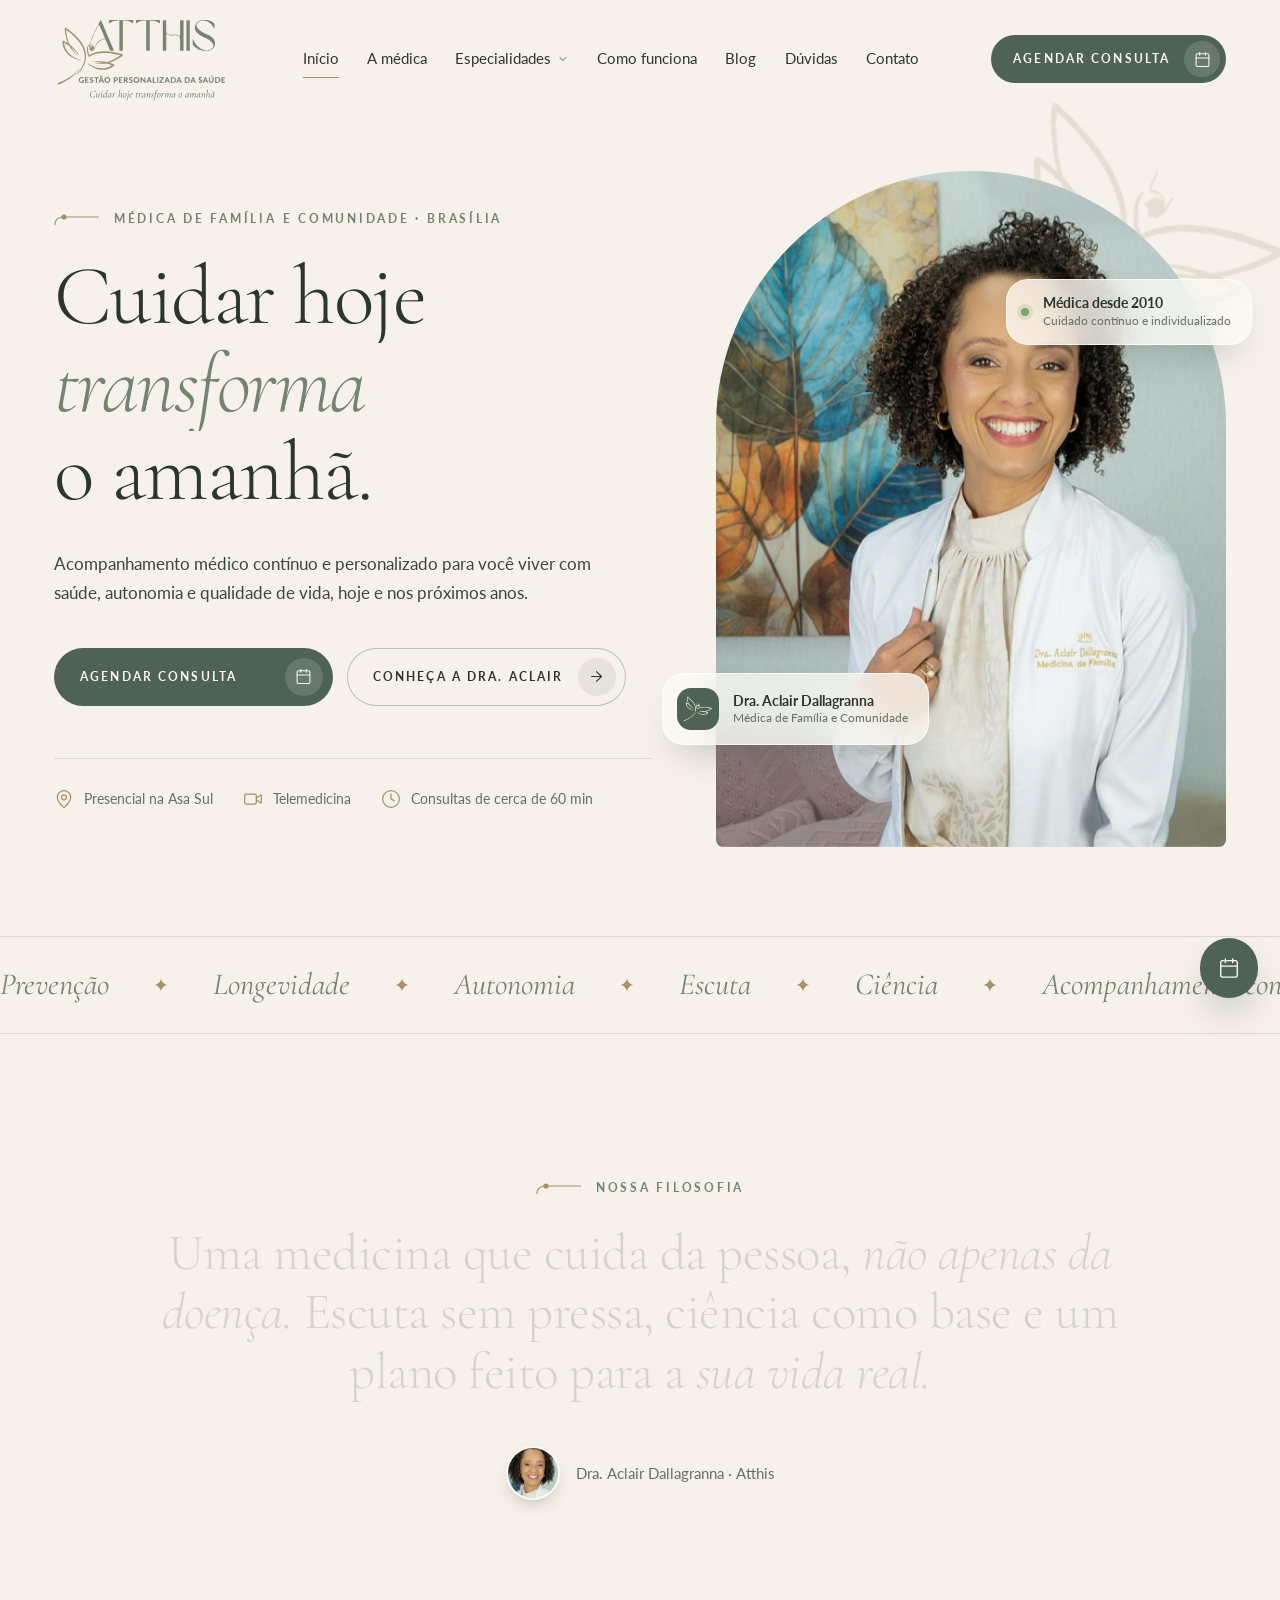
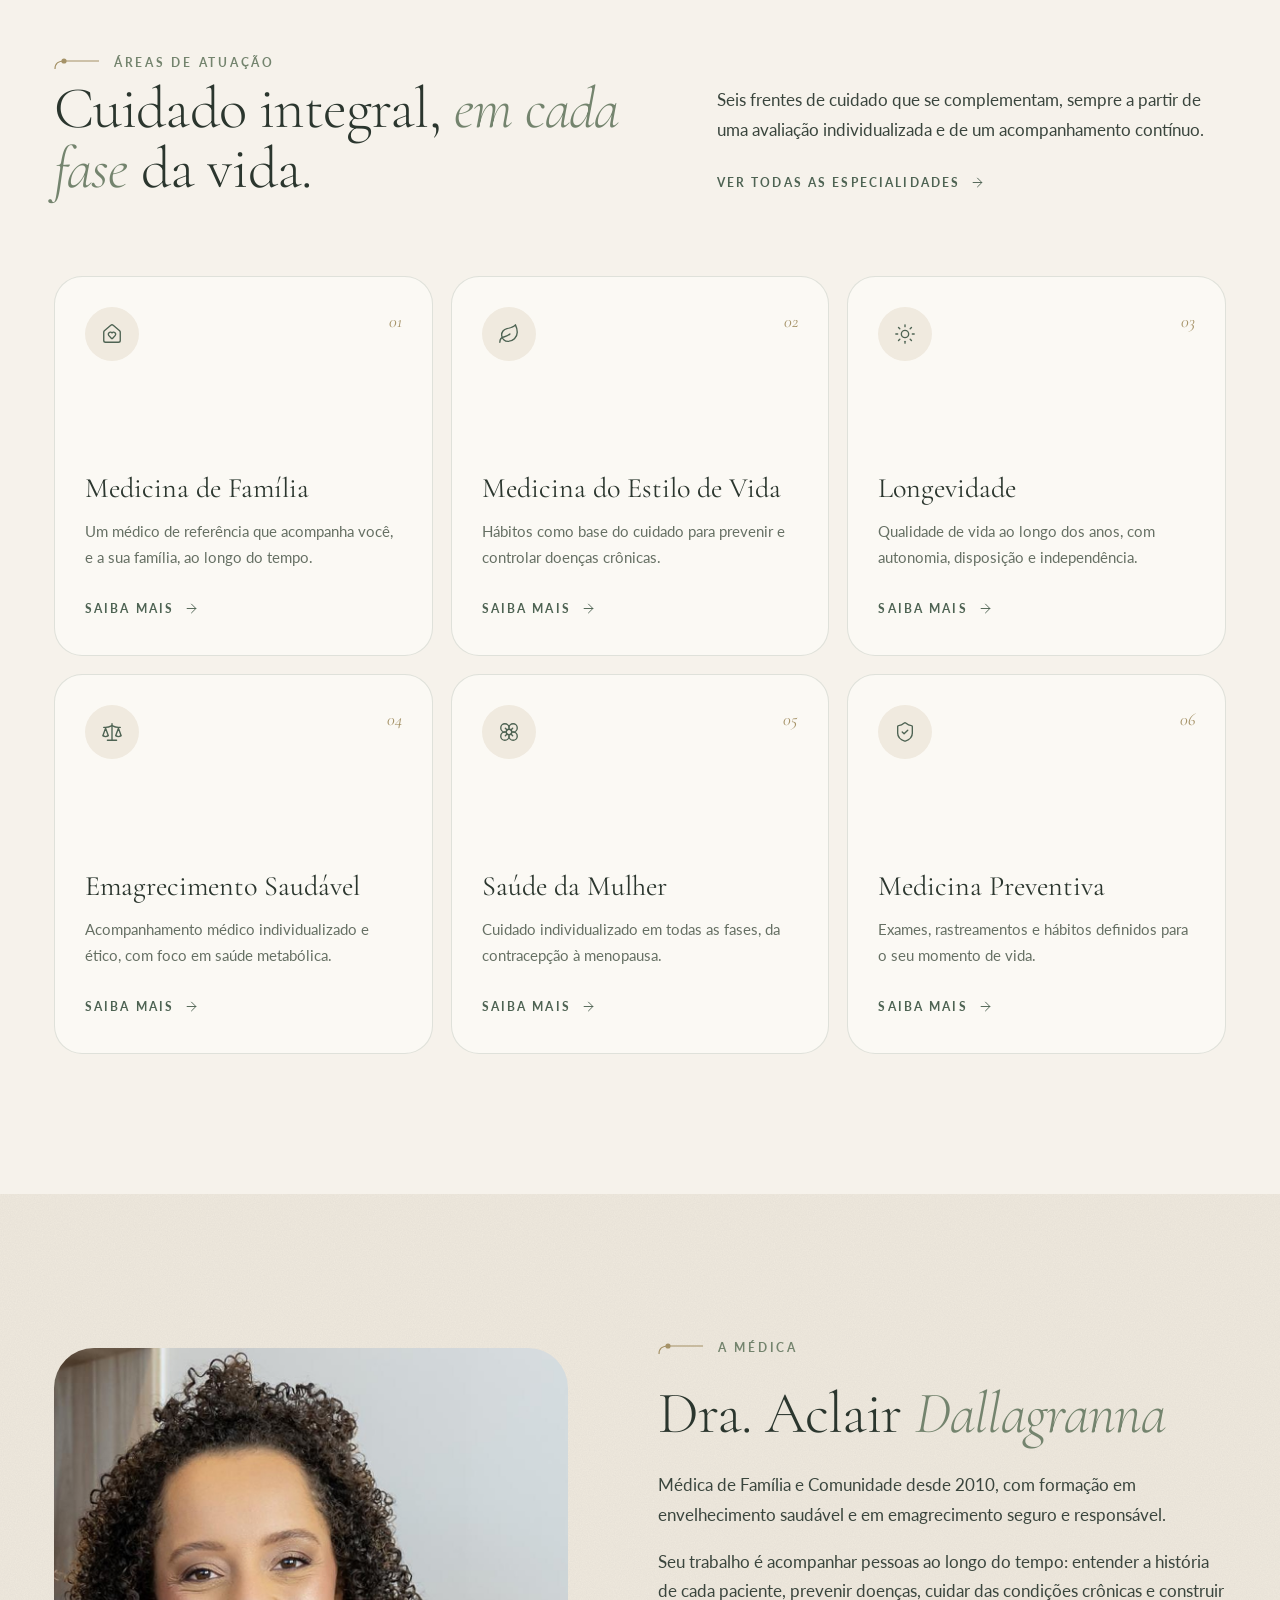
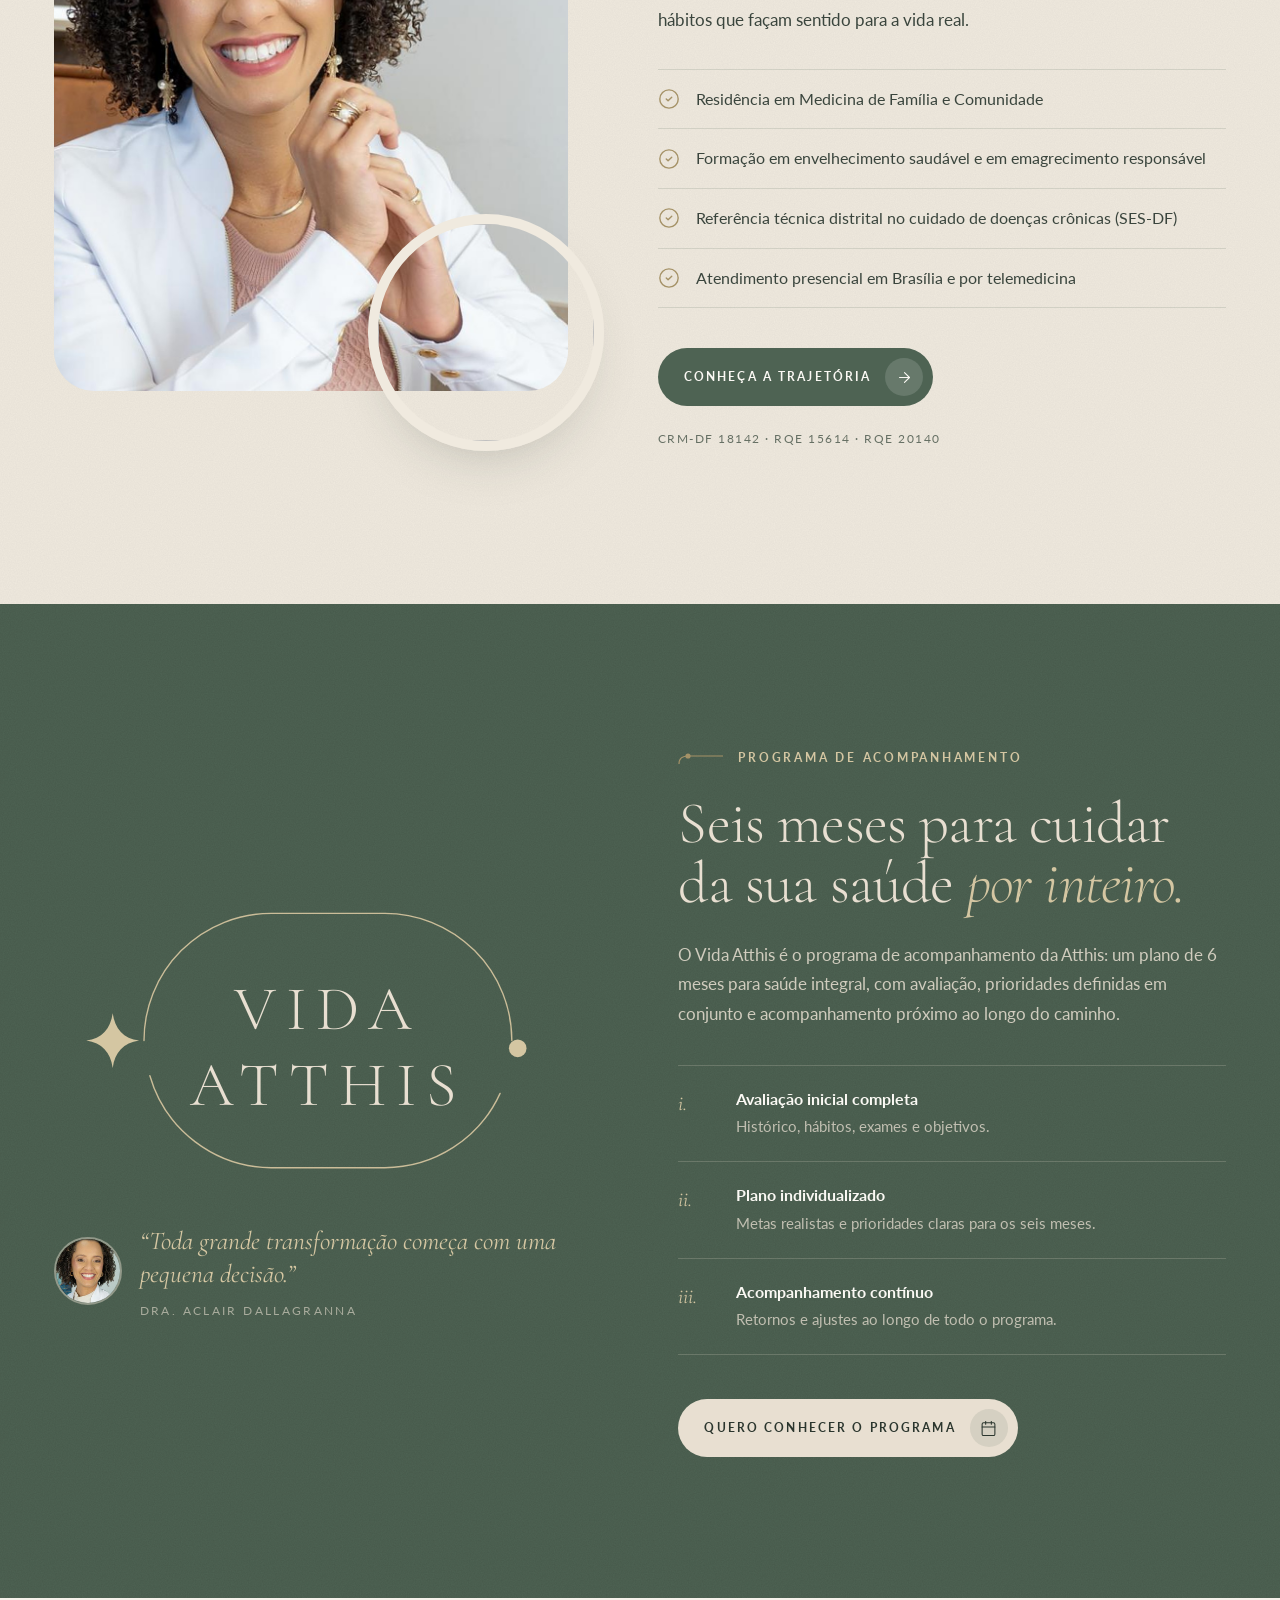
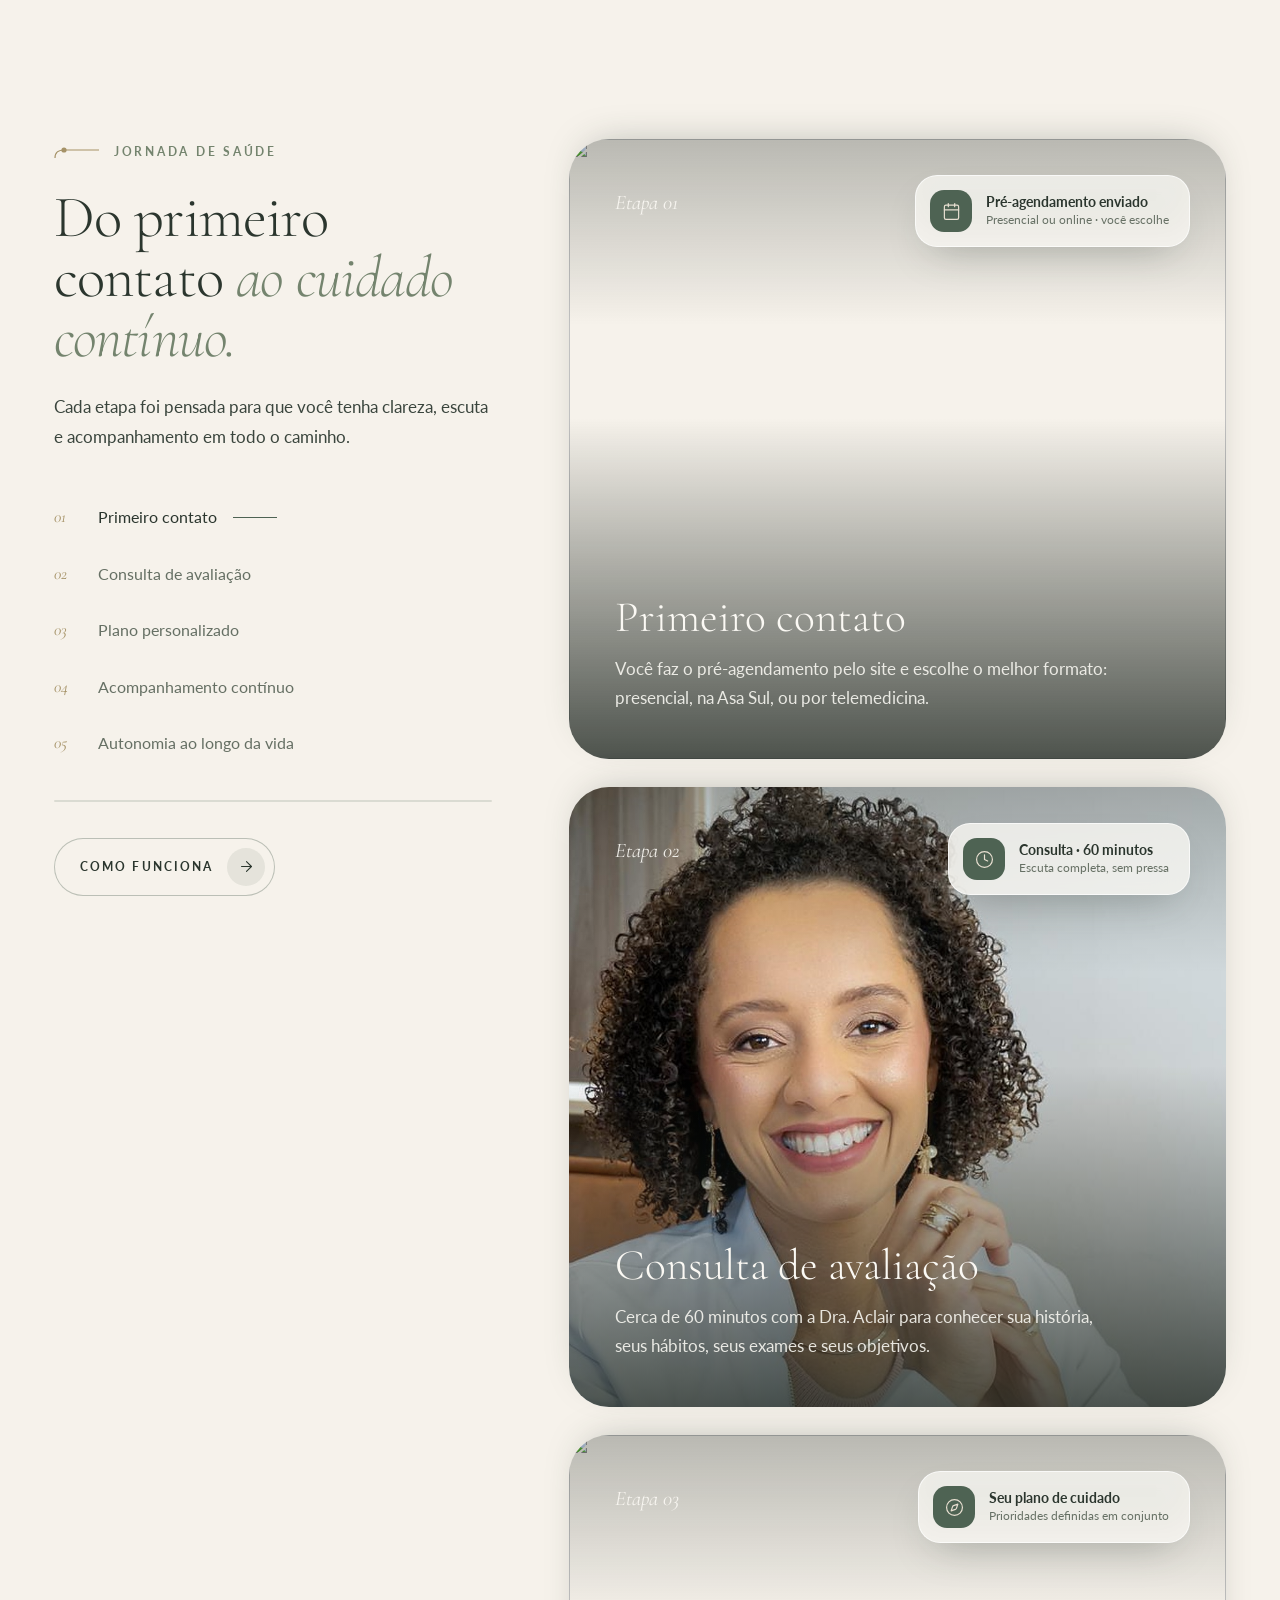
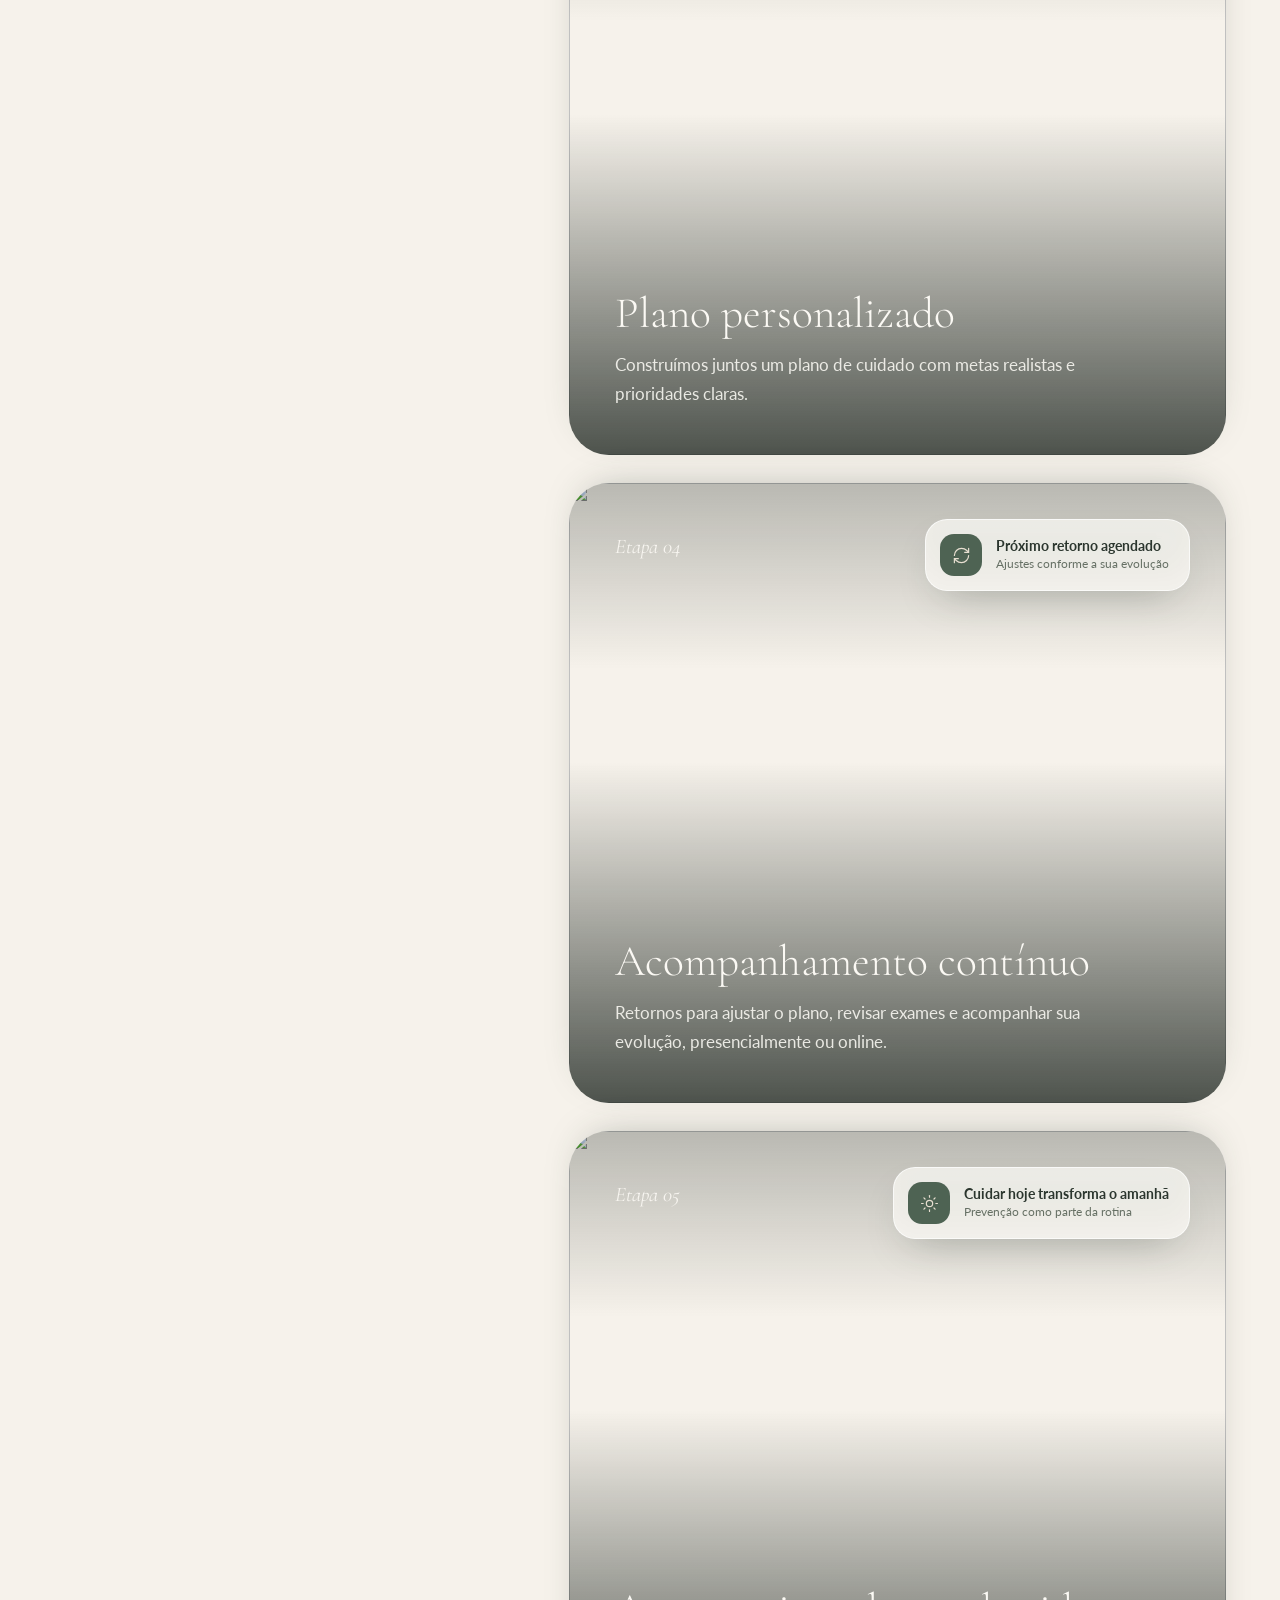
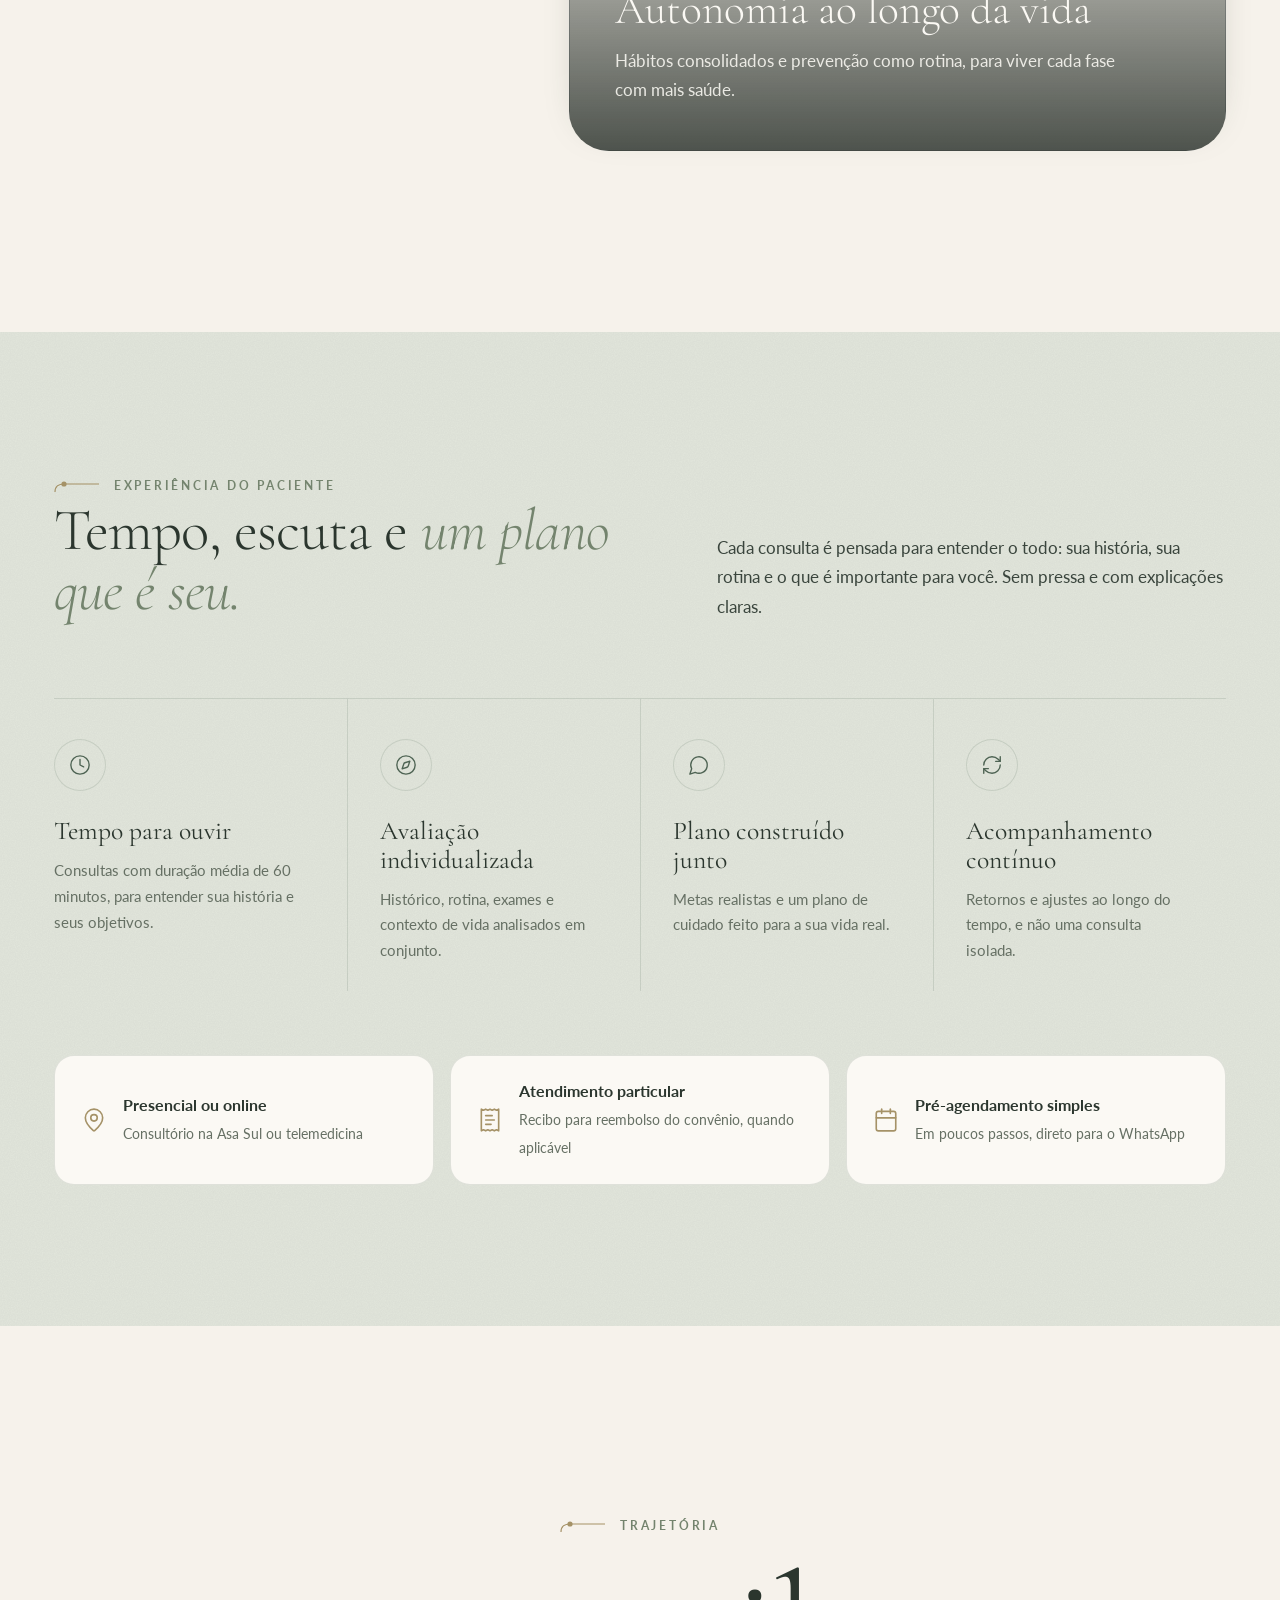
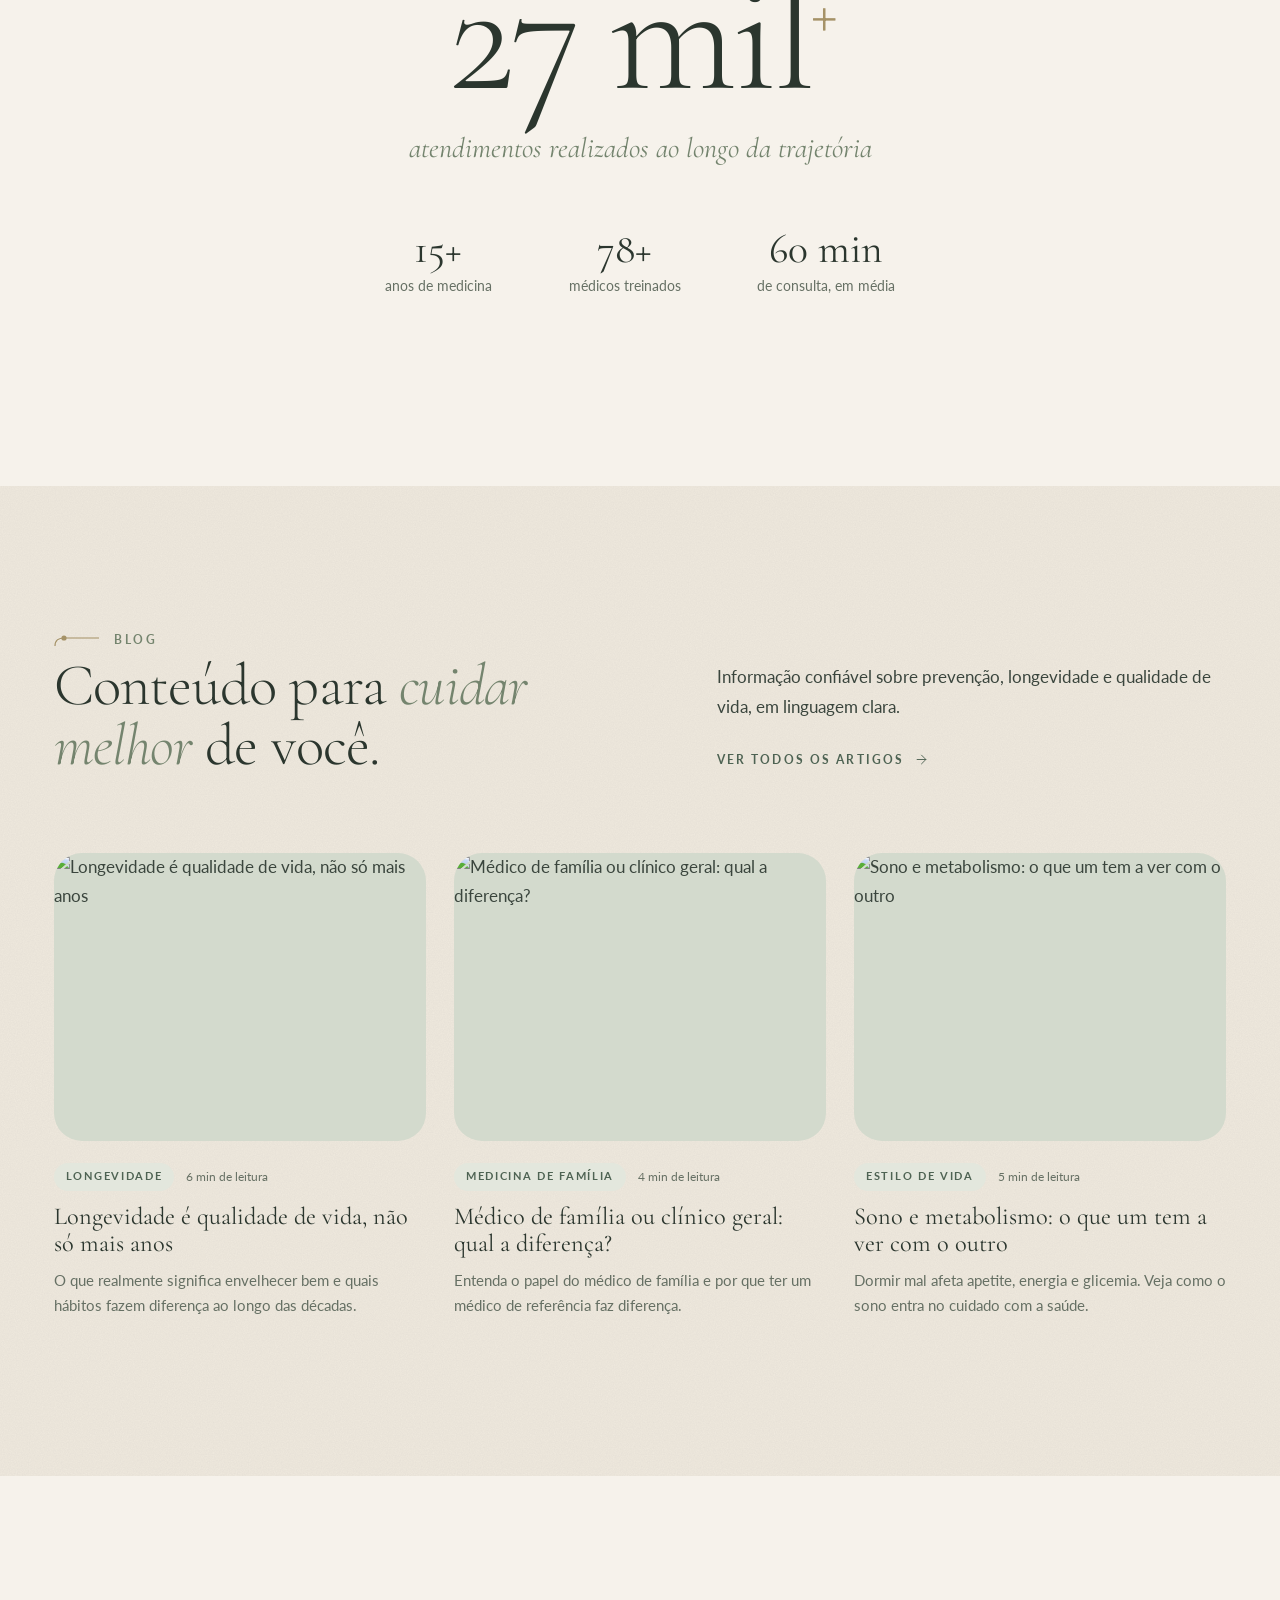
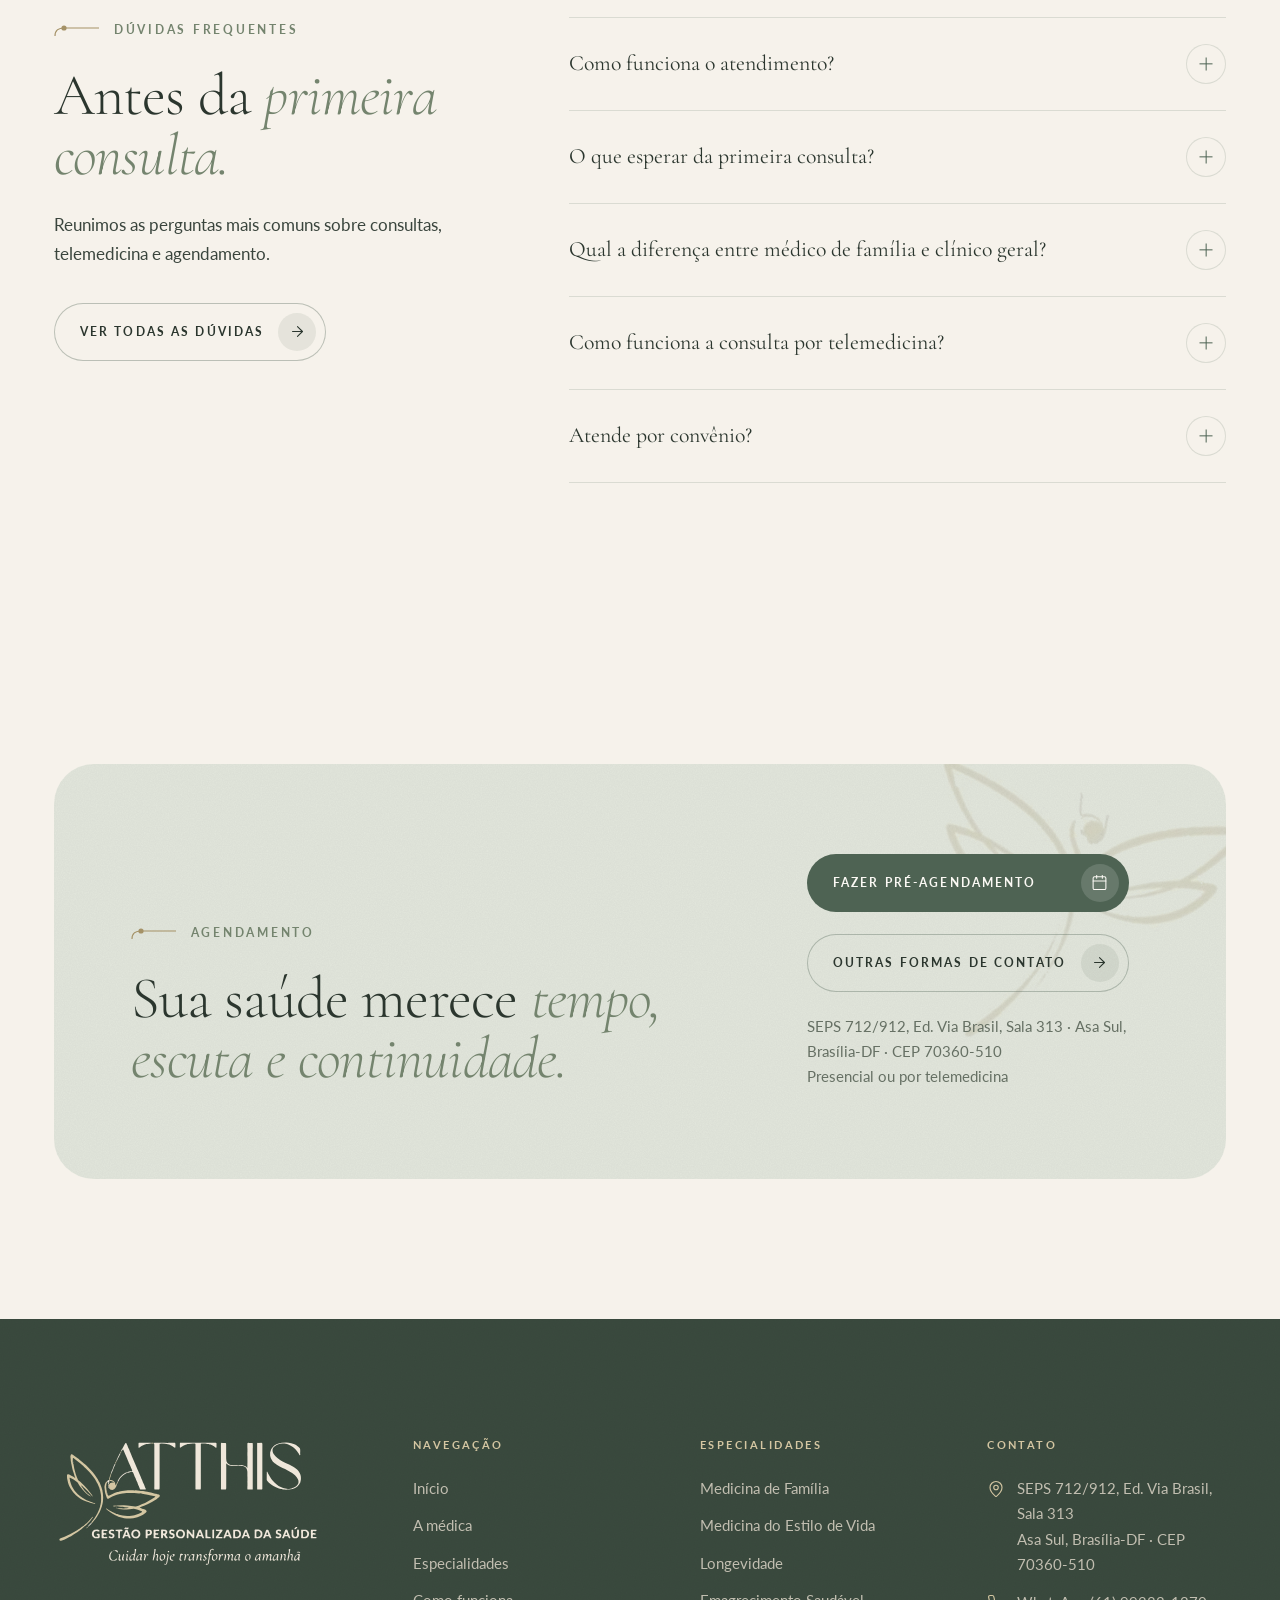
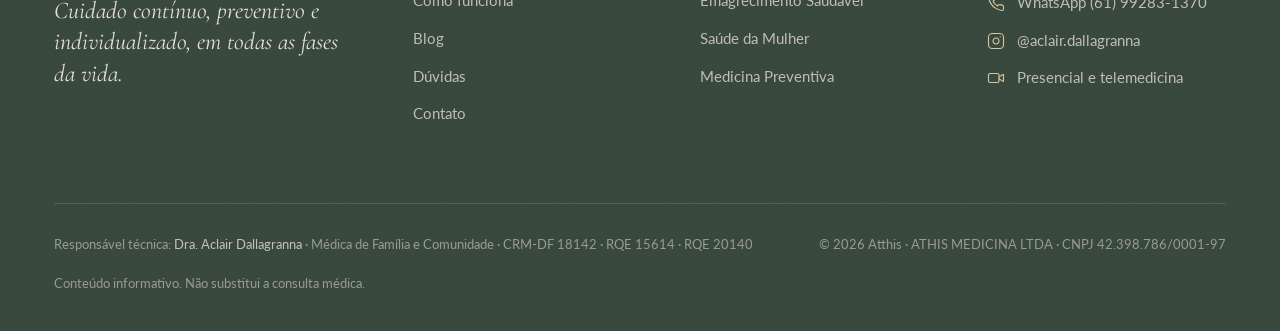
==== commit e3d59063: "Adiciona tela de loading com a logo e transição entre páginas Na primeira visita, a logo completa se" ====
--- a/site/index.html
+++ b/site/index.html
@@ -5,6 +5,7 @@
 <meta name="viewport" content="width=device-width, initial-scale=1, viewport-fit=cover">
 <title>Atthis · Dra. Aclair Dallagranna | Médica de Família e Comunidade em Brasília</title>
 <meta name="description" content="Medicina de Família e Comunidade em Brasília: cuidado contínuo, preventivo e individualizado com a Dra. Aclair Dallagranna. Presencial na Asa Sul ou por telemedicina.">
+<meta name="robots" content="noindex, nofollow"><!-- layout em validação: remover esta linha quando o site for ao ar -->
 <meta name="theme-color" content="#4e6353">
 <meta property="og:type" content="website">
 <meta property="og:title" content="Atthis · Dra. Aclair Dallagranna | Médica de Família e Comunidade em Brasília">
@@ -17,9 +18,19 @@
 <link rel="preconnect" href="https://images.unsplash.com">
 <link href="https://fonts.googleapis.com/css2?family=Cormorant+Garamond:ital,wght@0,300;0,400;0,500;1,300;1,400;1,500&family=Lato:wght@300;400;700&display=swap" rel="stylesheet">
 <link rel="stylesheet" href="assets/css/style.css">
+<script>(function(h){h.classList.add('js-loading');try{if(sessionStorage.getItem('atthis-v'))h.classList.add('is-return')}catch(e){}setTimeout(function(){h.classList.remove('js-loading')},6000)})(document.documentElement);</script>
 <script type="application/ld+json">{"@context": "https://schema.org", "@type": "MedicalClinic", "name": "Atthis — Gestão personalizada da saúde", "slogan": "Cuidar hoje transforma o amanhã", "telephone": "+55 61 99283-1370", "address": {"@type": "PostalAddress", "streetAddress": "SEPS 712/912, Ed. Via Brasil, Sala 313", "addressLocality": "Brasília", "addressRegion": "DF", "postalCode": "70360-510", "addressCountry": "BR"}, "medicalSpecialty": ["PrimaryCare", "PreventiveMedicine"], "employee": {"@type": "Physician", "name": "Dra. Aclair Dallagranna", "description": "Médica de Família e Comunidade · CRM-DF 18142 · RQE 15614 · RQE 20140"}, "sameAs": ["https://www.instagram.com/aclair.dallagranna/"]}</script>
 </head>
 <body>
+<div class="loader" aria-hidden="true">
+  <div class="loader__layer loader__layer--sage"></div>
+  <div class="loader__layer loader__layer--main texture">
+    <div class="loader__inner">
+      <img class="loader__logo" src="assets/img/logo-atthis-completo.svg" alt="" width="562" height="280" fetchpriority="high">
+      <span class="loader__bar"><i></i></span>
+    </div>
+  </div>
+</div>
 
 <header class="site-header">
   <div class="container site-header__inner">
--- a/site/assets/css/style.css
+++ b/site/assets/css/style.css
@@ -952,3 +952,47 @@
   .bsummary div { grid-template-columns: 1fr; gap: 2px; }
   .bstep__q { font-size: 1.85rem; }
 }
+
+/* =========================================================
+   Tela de loading com a logo + transição entre páginas
+   ========================================================= */
+.loader { position: fixed; inset: 0; z-index: 300; visibility: hidden; pointer-events: none; }
+.js-loading .loader, .loader.is-done, .loader.is-leaving { visibility: visible; pointer-events: auto; }
+.loader.is-hidden { visibility: hidden; pointer-events: none; }
+.js-loading body { overflow: hidden; }
+.loader__layer { position: absolute; inset: 0; will-change: transform; }
+.loader__layer--sage { background: var(--sage); }
+.loader__layer--main { background: var(--offwhite); display: grid; place-items: center; }
+.loader__inner { display: grid; justify-items: center; gap: 30px; transition: opacity .5s var(--ease), transform .9s var(--ease-out); }
+.loader__logo {
+  width: min(300px, 66vw); height: auto;
+  clip-path: inset(0 100% 0 0); opacity: 0; filter: blur(8px); transform: translateY(10px);
+  animation: loaderLogo 1.4s var(--ease-out) .1s forwards;
+}
+@keyframes loaderLogo { to { clip-path: inset(0 0 0 0); opacity: 1; filter: blur(0); transform: none; } }
+.loader__bar { position: relative; width: 150px; height: 1px; background: rgba(78, 99, 83, .15); overflow: hidden; }
+.loader__bar i { position: absolute; inset: 0; background: var(--champagne); transform: scaleX(0); transform-origin: left; transition: transform .6s var(--ease-out); }
+
+/* volta ao site na mesma visita: logo já visível (emenda com a cortina da página anterior) */
+.is-return .loader__logo { animation: none; clip-path: none; opacity: 1; filter: none; transform: none; }
+
+/* saída: a página aparece por baixo, em duas camadas */
+.loader.is-done .loader__layer { transition: transform 1.15s cubic-bezier(.76, 0, .24, 1); transform: translateY(-100%); }
+.loader.is-done .loader__layer--sage { transition-delay: .1s; }
+.loader.is-done .loader__inner { opacity: 0; transform: translateY(-46px); }
+
+/* entrada da cortina ao trocar de página */
+.loader.is-leaving .loader__layer { animation: curtainIn .75s cubic-bezier(.76, 0, .24, 1) both; }
+.loader.is-leaving .loader__layer--main { animation-delay: .1s; }
+.loader.is-leaving .loader__logo { animation: none; clip-path: none; filter: none; transform: none; opacity: 0; transition: opacity .35s var(--ease) .55s; }
+.loader.is-leaving.is-covered .loader__logo { opacity: 1; }
+.loader.is-leaving .loader__bar { opacity: 0; }
+@keyframes curtainIn { from { transform: translateY(100%); } to { transform: translateY(0); } }
+
+/* animações do topo esperam a tela de loading sair */
+.js-loading .line-reveal > span, .js-loading .fade-up, .js-loading .hero .arch img { animation-play-state: paused; }
+
+@media (prefers-reduced-motion: reduce) {
+  .loader__logo { clip-path: none; filter: none; transform: none; }
+  .loader.is-done .loader__layer { transform: none; opacity: 0; transition: opacity .3s; }
+}
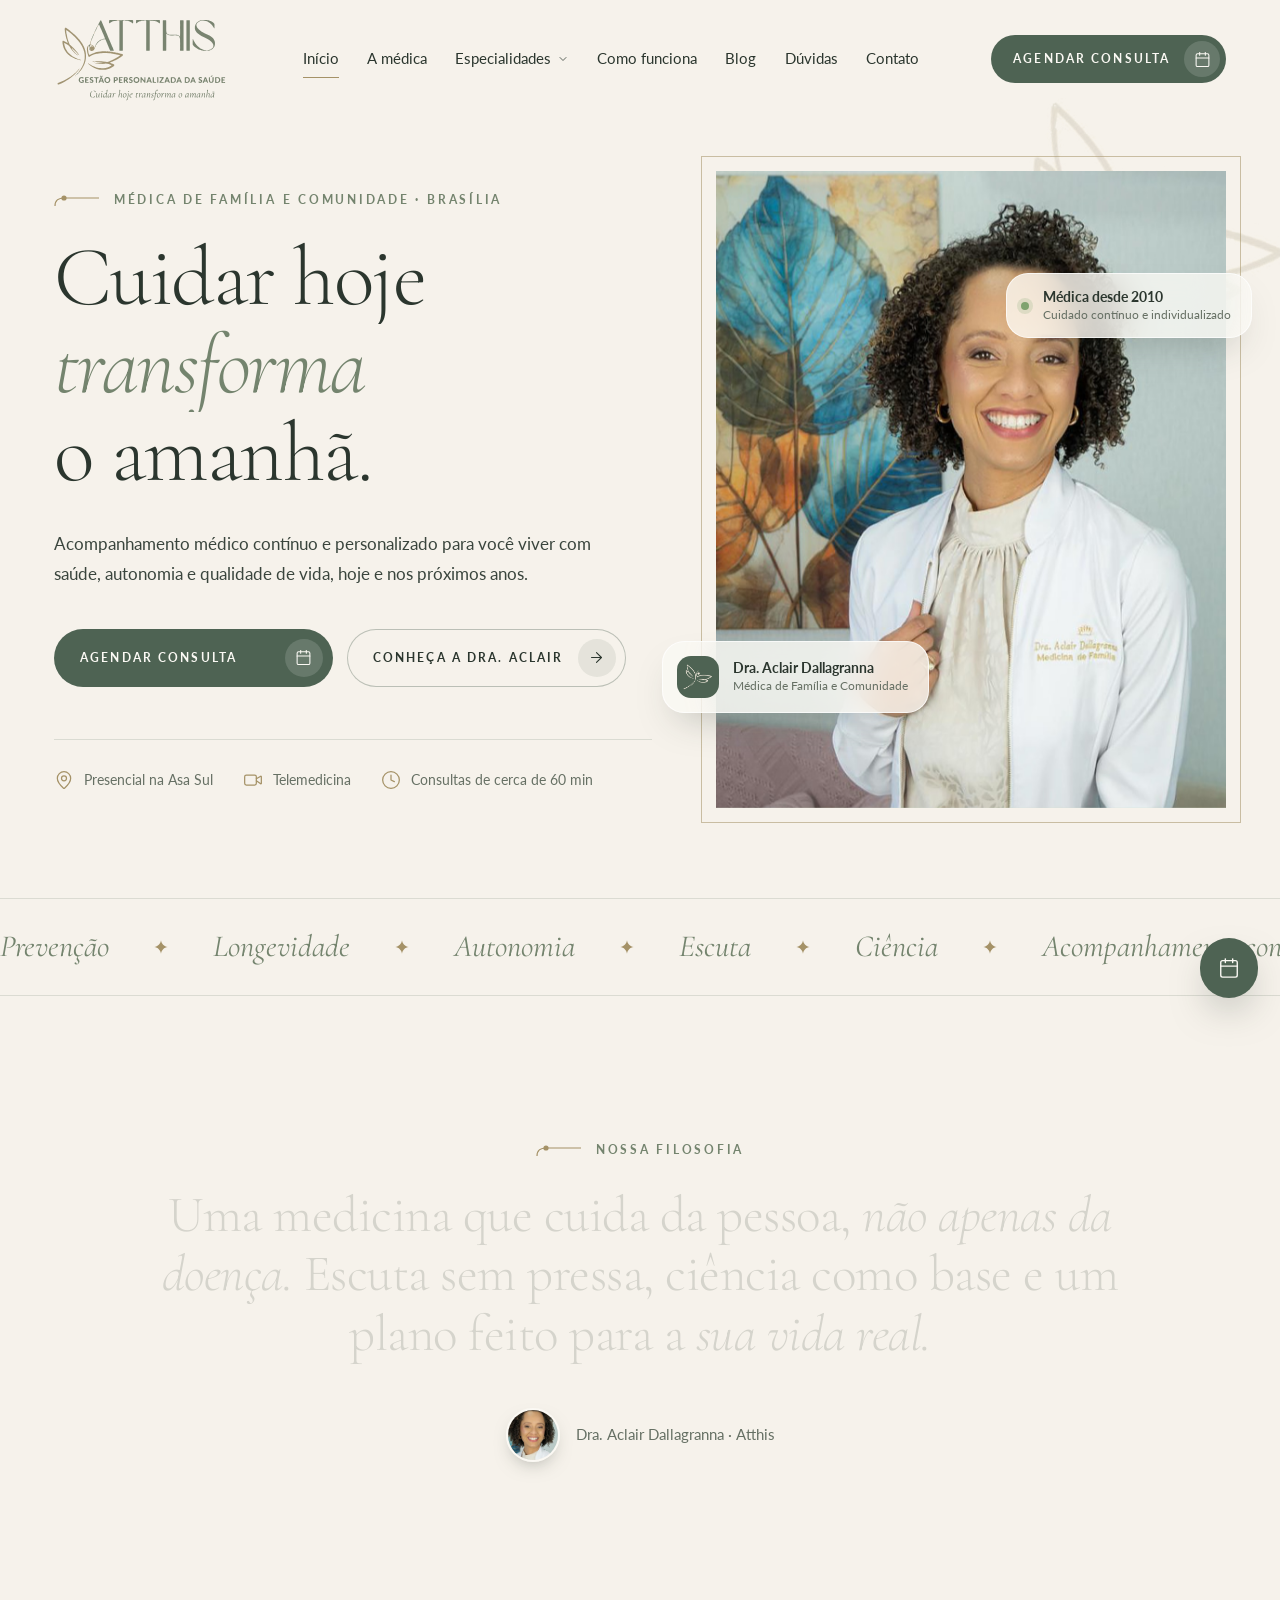
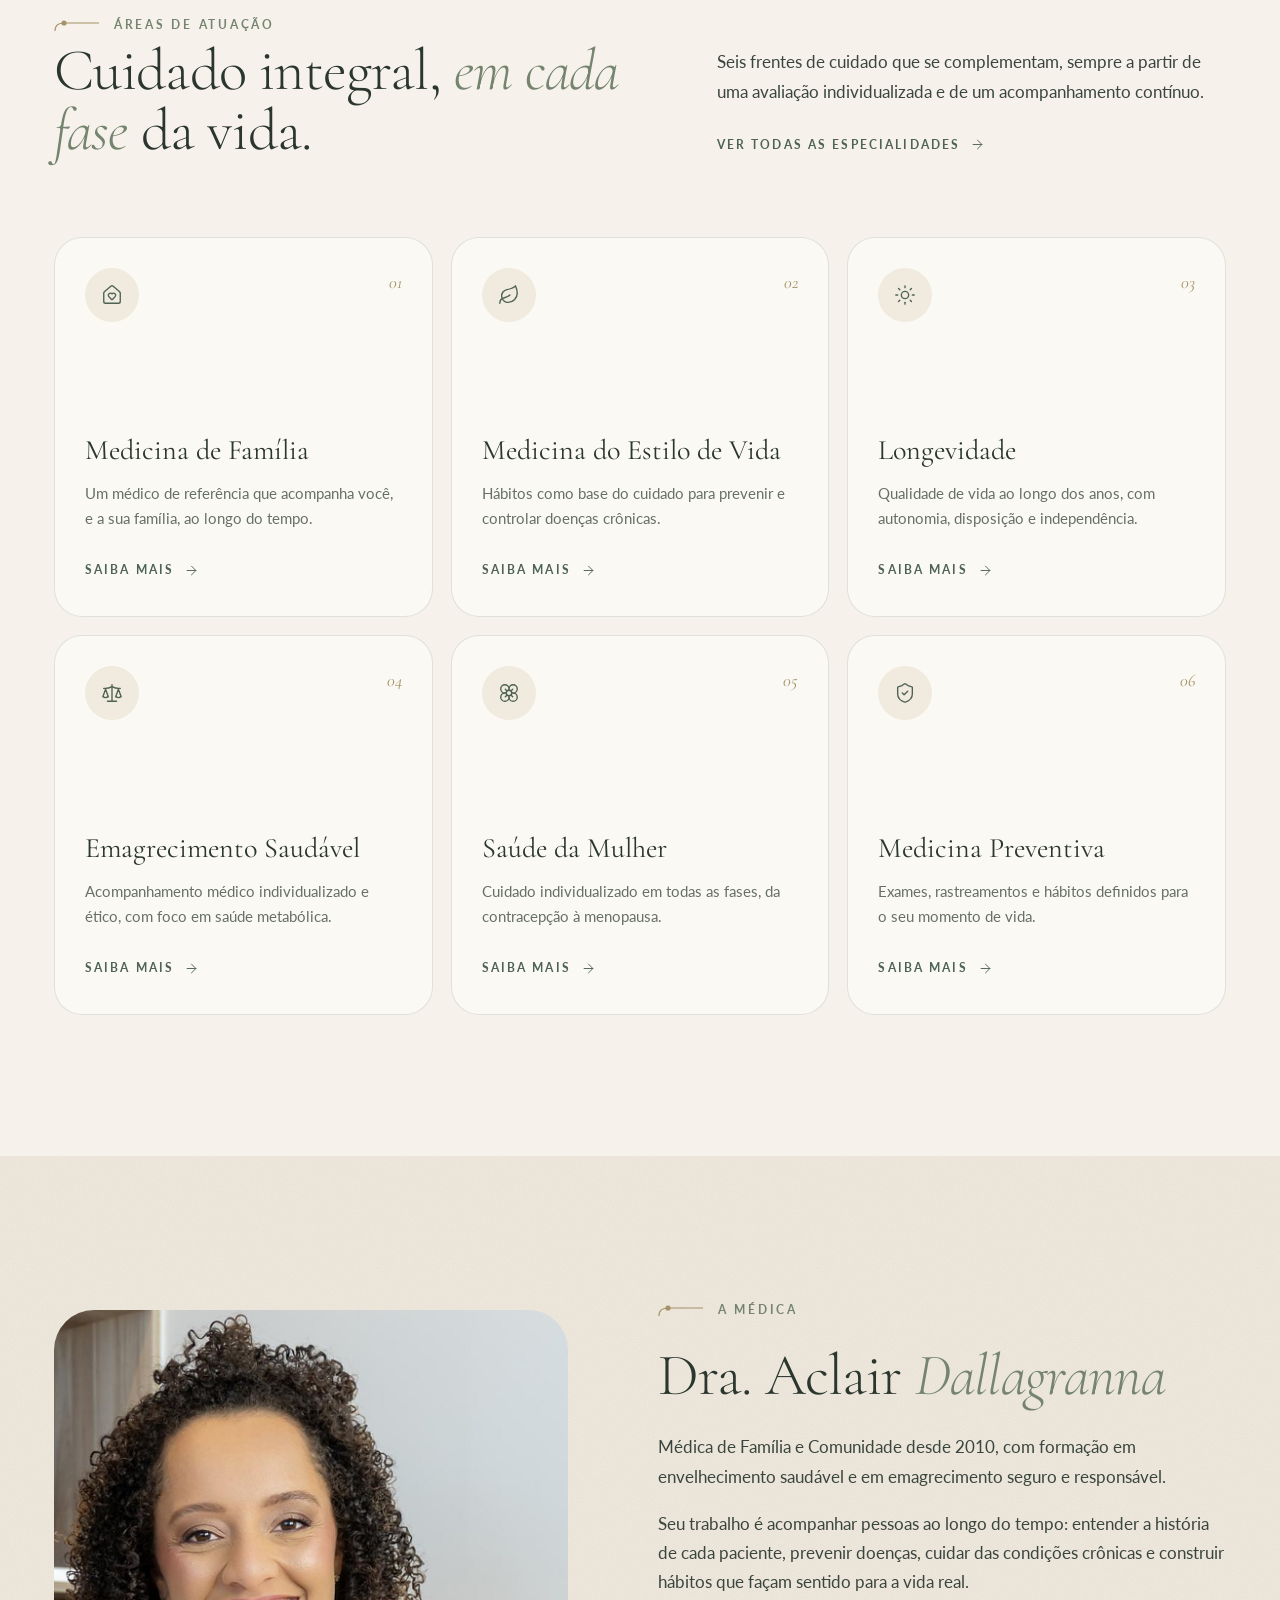
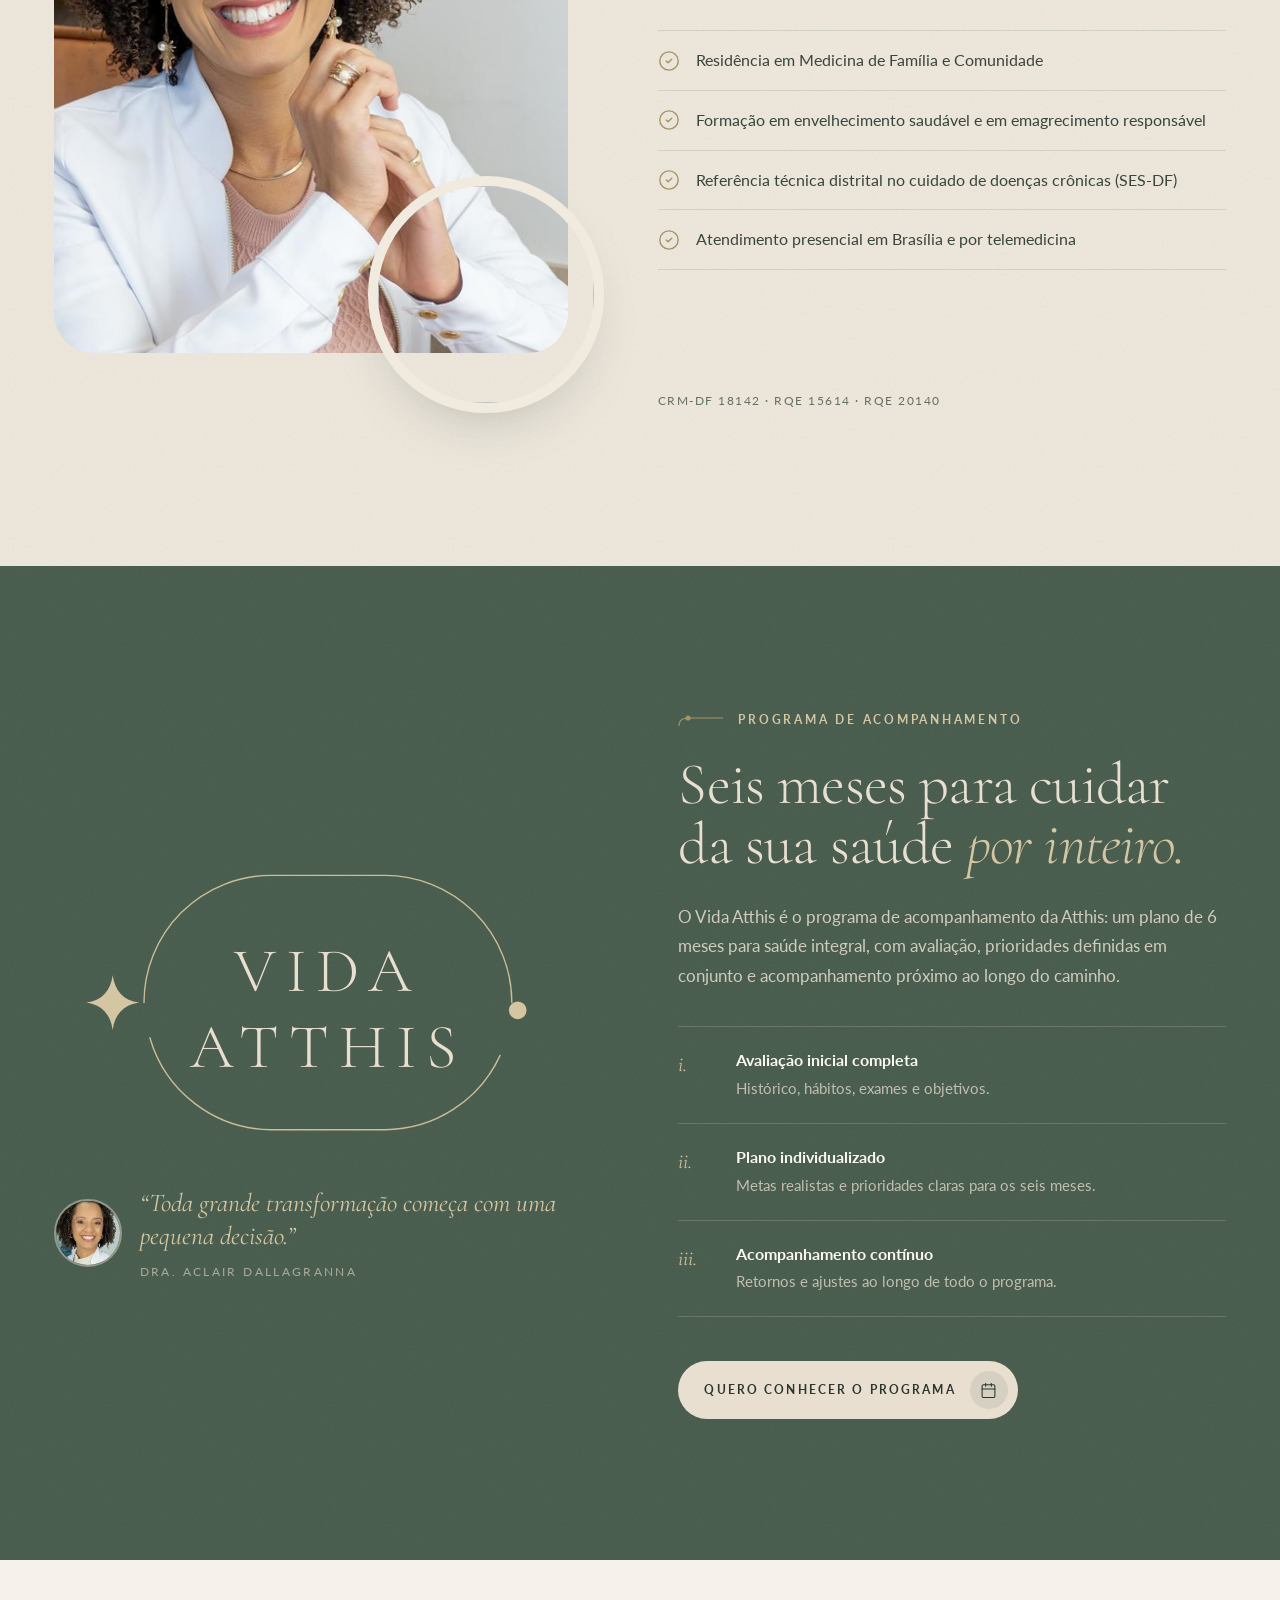
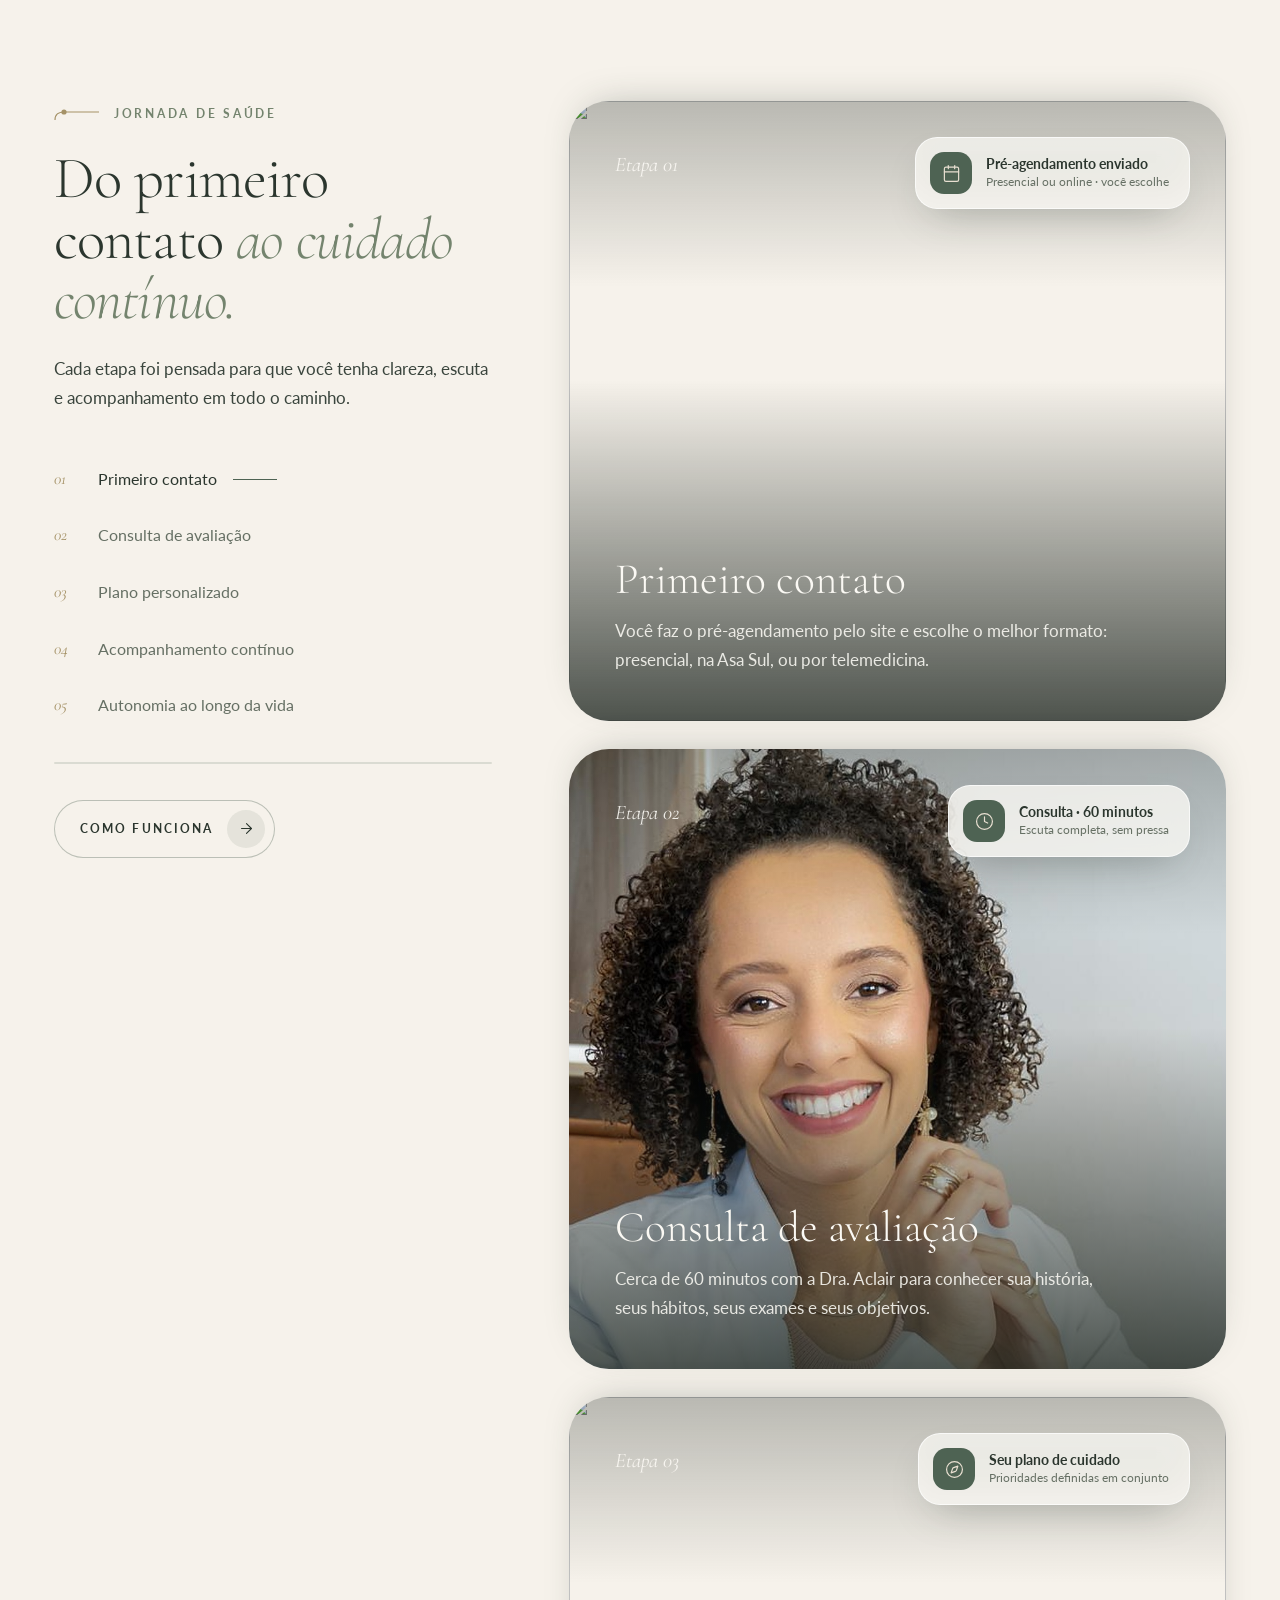
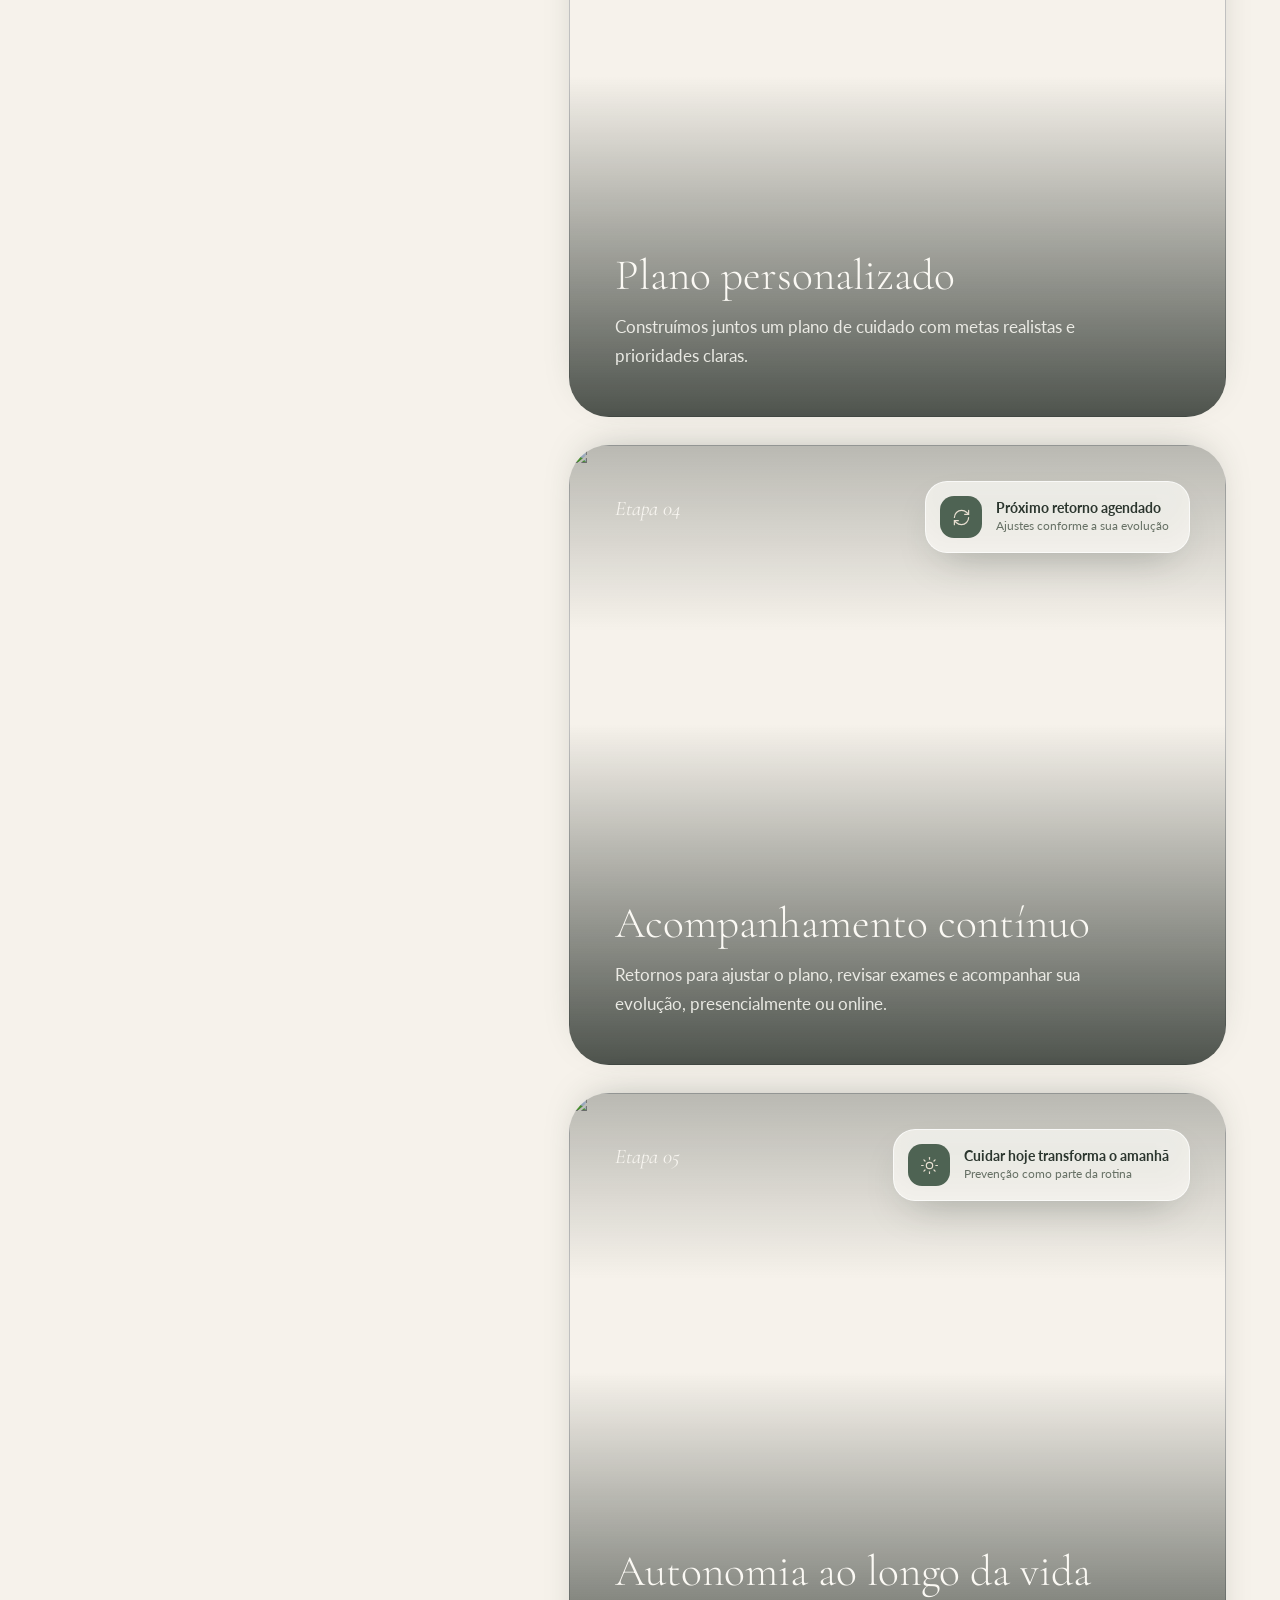
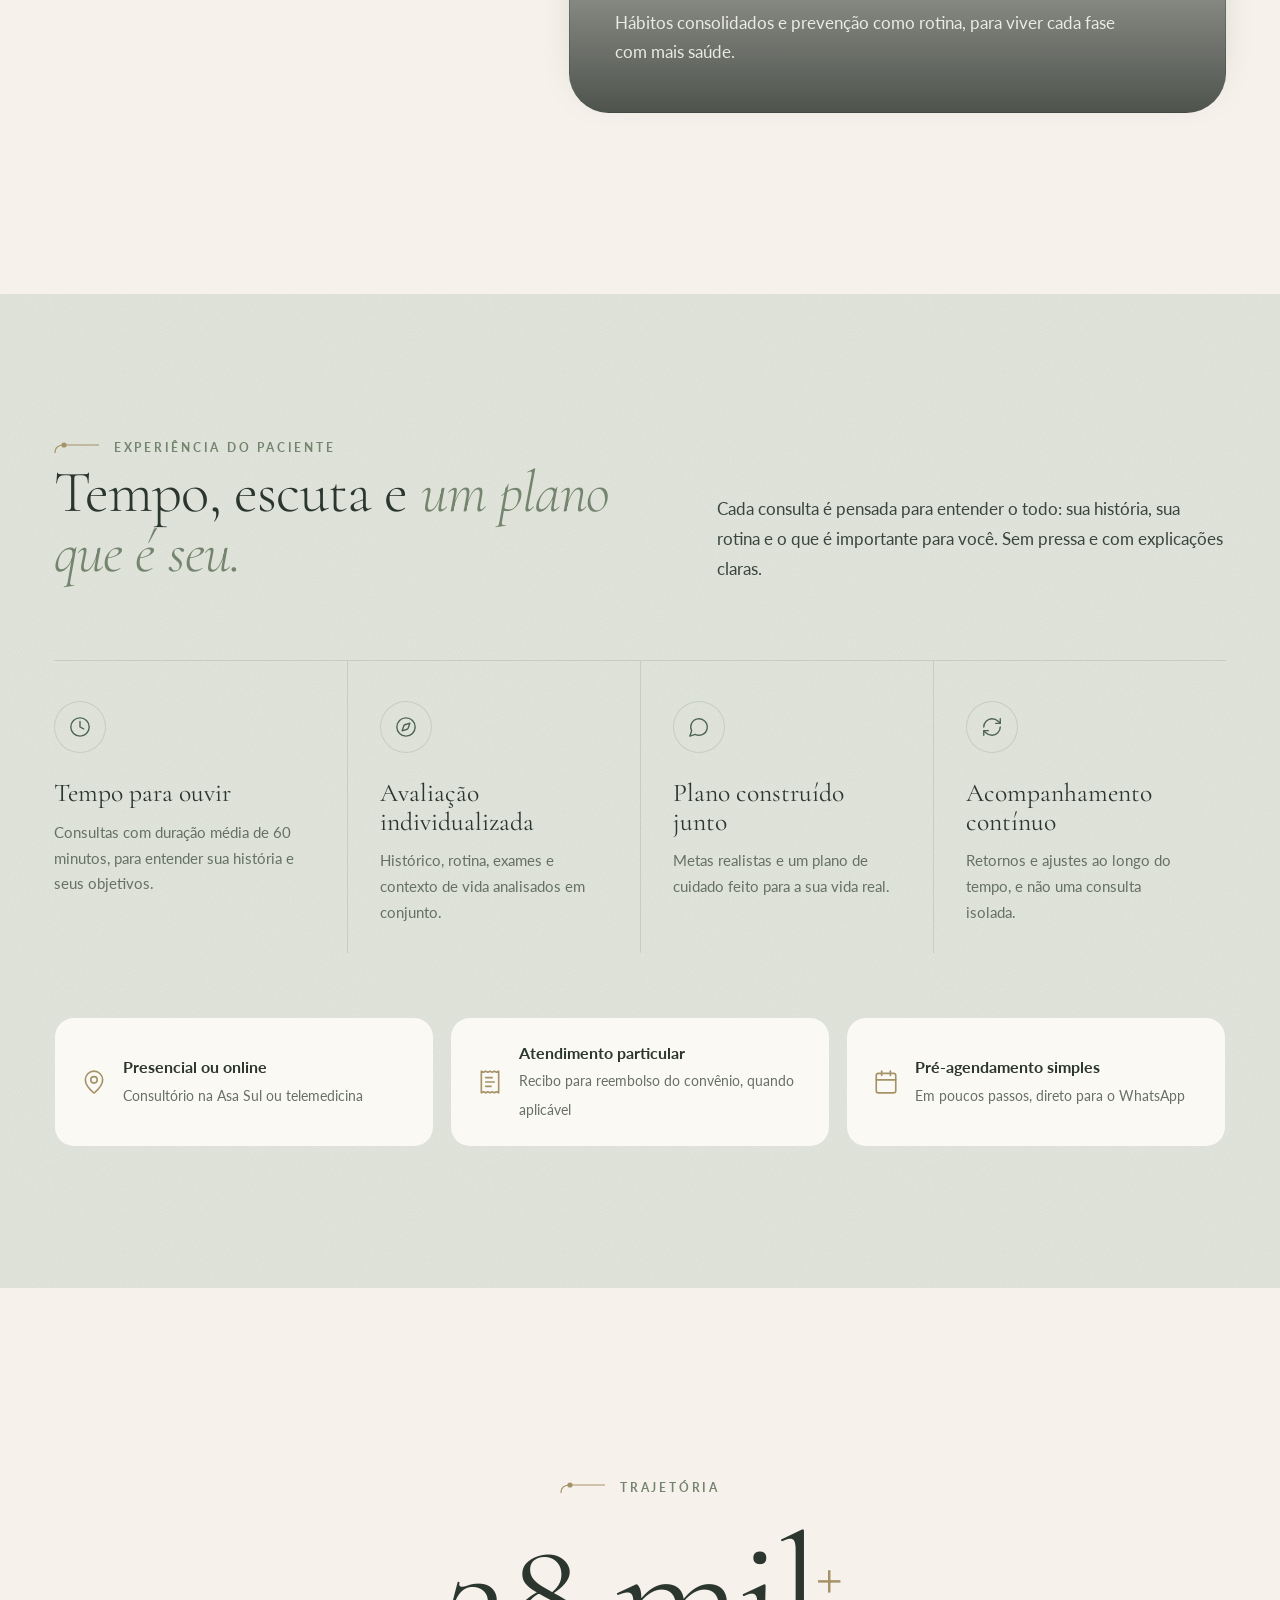
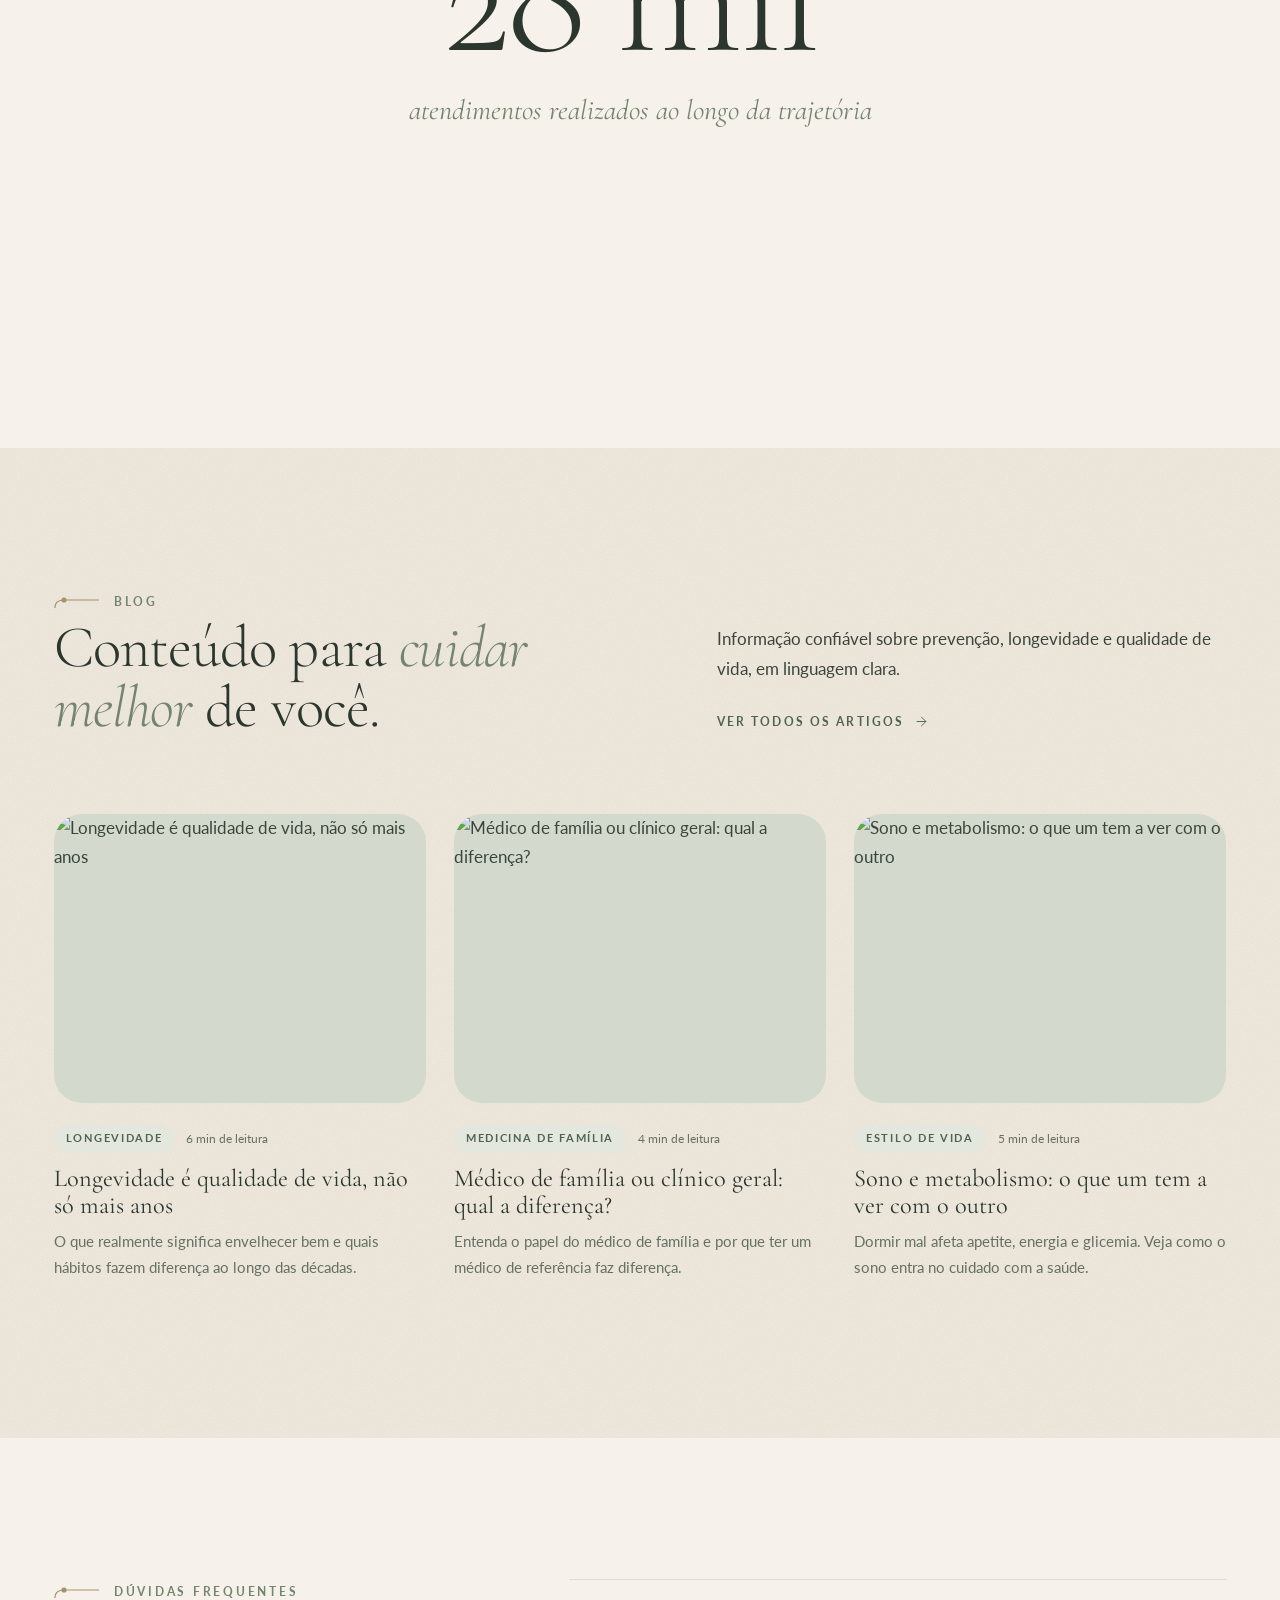
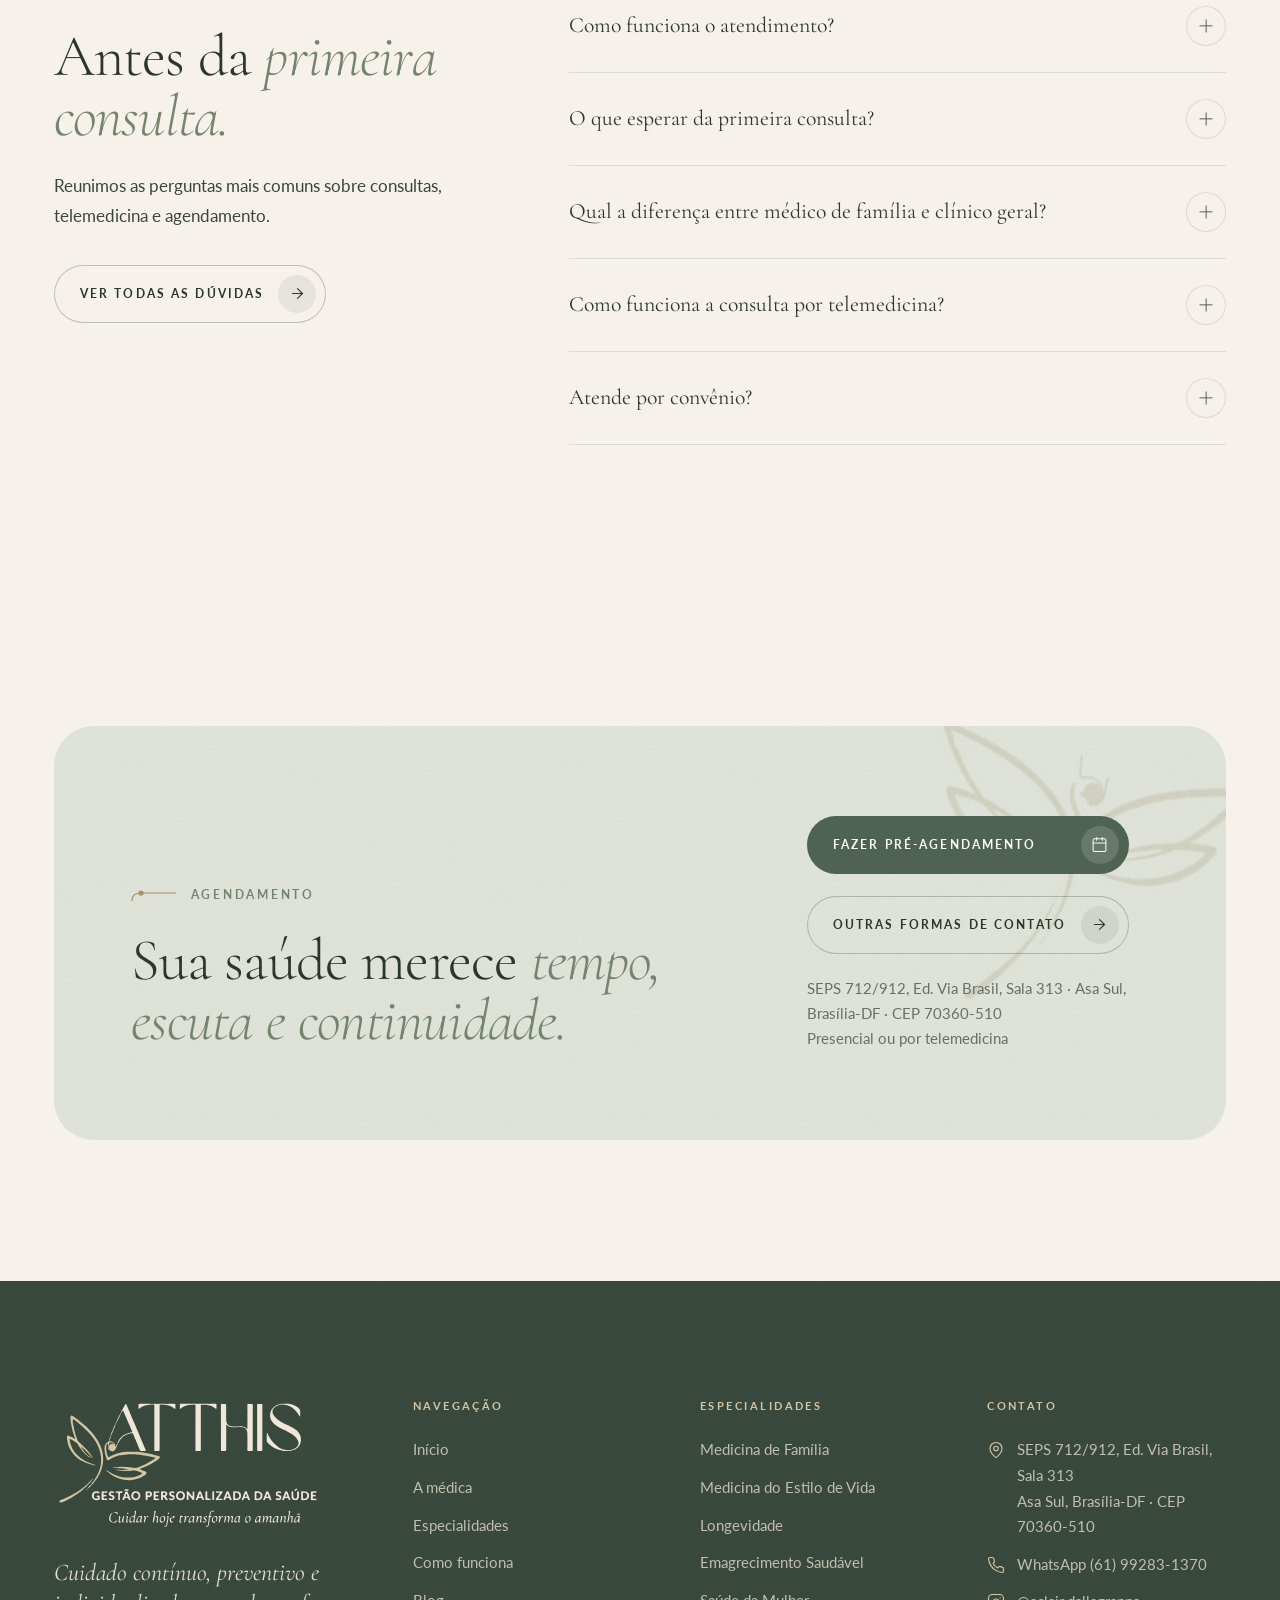
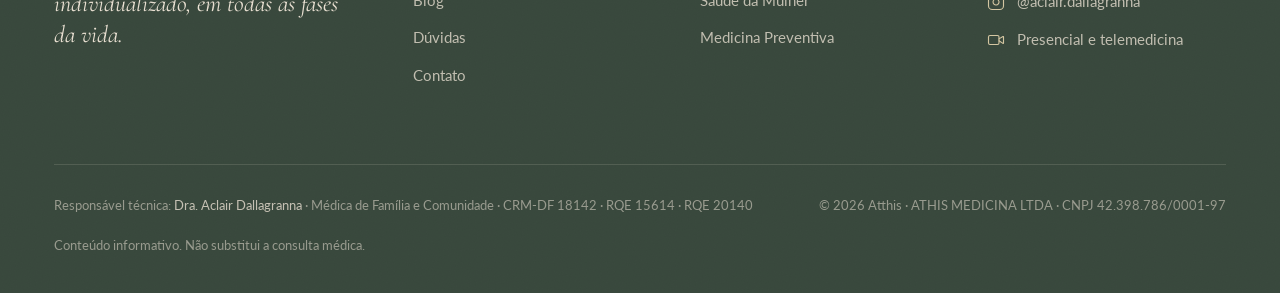
==== commit 5ed7b554: "Troca o recorte em arco do hero por foto reta com filete champanhe A foto do hero (Início, A médica " ====
--- a/site/index.html
+++ b/site/index.html
@@ -71,7 +71,7 @@
     </div>
     <div class="hero__media fade-up" style="--d:2">
       <img class="hero__dragonfly" src="assets/img/libelula.png" alt="">
-      <div class="arch"><img src="assets/img/dra/dra-retrato.jpg" alt="Dra. Aclair Dallagranna, Médica de Família e Comunidade" loading="eager" fetchpriority="high" decoding="async" style="object-position:50% 18%"></div>
+      <div class="hero-photo"><img src="assets/img/dra/dra-retrato.jpg" alt="Dra. Aclair Dallagranna, Médica de Família e Comunidade" loading="eager" fetchpriority="high" decoding="async" style="object-position:50% 18%"></div>
       <div class="chip chip--a float"><span class="chip__ic"><img src="assets/img/libelula-claro.png" alt=""></span><div><strong>Dra. Aclair Dallagranna</strong><small>Médica de Família e Comunidade</small></div></div>
       <div class="chip chip--b float float--b"><span class="chip__dot"></span><div><strong>Médica desde 2010</strong><small>Cuidado contínuo e individualizado</small></div></div>
     </div>
--- a/site/assets/css/style.css
+++ b/site/assets/css/style.css
@@ -253,12 +253,15 @@
 .hero__facts li { display: flex; align-items: center; gap: 10px; font-size: .9rem; color: var(--muted); }
 .hero__facts .icon { color: var(--champagne); width: 20px; height: 20px; }
 .hero__media { position: relative; justify-self: end; width: 100%; max-width: 560px; }
-.arch {
-  position: relative; overflow: hidden; border-radius: 999px 999px var(--radius-lg) var(--radius-lg);
-  aspect-ratio: 4 / 5.3; background: var(--sage-soft);
-}
-.arch img { width: 100%; height: 100%; object-fit: cover; }
-.hero .arch img { transform: scale(1.14); animation: heroZoom 2.4s var(--ease-out) .2s forwards; }
+/* Foto do hero: retângulo reto, como os blocos das peças da marca, com um filete
+   champanhe ao redor (passe-partout) que repete o traço fino da libélula. Sem recorte. */
+.hero-photo, .page-hero__img {
+  position: relative; overflow: hidden; border-radius: 0; background: var(--sage-soft);
+  outline: 1px solid rgba(165, 146, 103, .55); outline-offset: 14px;
+}
+.hero-photo { aspect-ratio: 4 / 5; }
+.hero-photo img { width: 100%; height: 100%; object-fit: cover; }
+.hero .hero-photo img { transform: scale(1.14); animation: heroZoom 2.4s var(--ease-out) .2s forwards; }
 @keyframes heroZoom { to { transform: scale(1); } }
 .hero__dragonfly { position: absolute; width: 300px; right: -70px; top: -60px; opacity: .2; pointer-events: none; transform: rotate(8deg); }
 
@@ -519,7 +522,7 @@
 .page-hero { padding: clamp(170px, 23vh, 236px) 0 clamp(56px, 7vw, 100px); position: relative; overflow: hidden; }
 .page-hero__grid { display: grid; grid-template-columns: 1.1fr .9fr; gap: clamp(32px, 6vw, 96px); align-items: end; }
 .page-hero .lead { margin-top: 28px; }
-.page-hero__img { border-radius: var(--radius-xl); overflow: hidden; aspect-ratio: 5 / 4; }
+.page-hero__img { aspect-ratio: 5 / 4; }
 .page-hero__img img { width: 100%; height: 100%; object-fit: cover; }
 .page-hero--center { text-align: center; }
 .page-hero--center .lead { margin-left: auto; margin-right: auto; }
@@ -696,6 +699,7 @@
   body { font-size: 16px; }
   .hero__grid, .page-hero__grid, .about, .program, .journey, .faq-wrap, .split, .stepper, .contact-grid, .featured, .sec-head { grid-template-columns: 1fr; }
   .hero__media { justify-self: center; max-width: 480px; }
+  .hero-photo, .page-hero__img { outline-offset: 10px; }
   .hero .chip--a { left: -8px; bottom: 10%; }
   .hero .chip--b { right: -8px; }
   .sec-head { gap: 22px; }
@@ -990,7 +994,7 @@
 @keyframes curtainIn { from { transform: translateY(100%); } to { transform: translateY(0); } }
 
 /* animações do topo esperam a tela de loading sair */
-.js-loading .line-reveal > span, .js-loading .fade-up, .js-loading .hero .arch img { animation-play-state: paused; }
+.js-loading .line-reveal > span, .js-loading .fade-up, .js-loading .hero .hero-photo img { animation-play-state: paused; }
 
 @media (prefers-reduced-motion: reduce) {
   .loader__logo { clip-path: none; filter: none; transform: none; }
